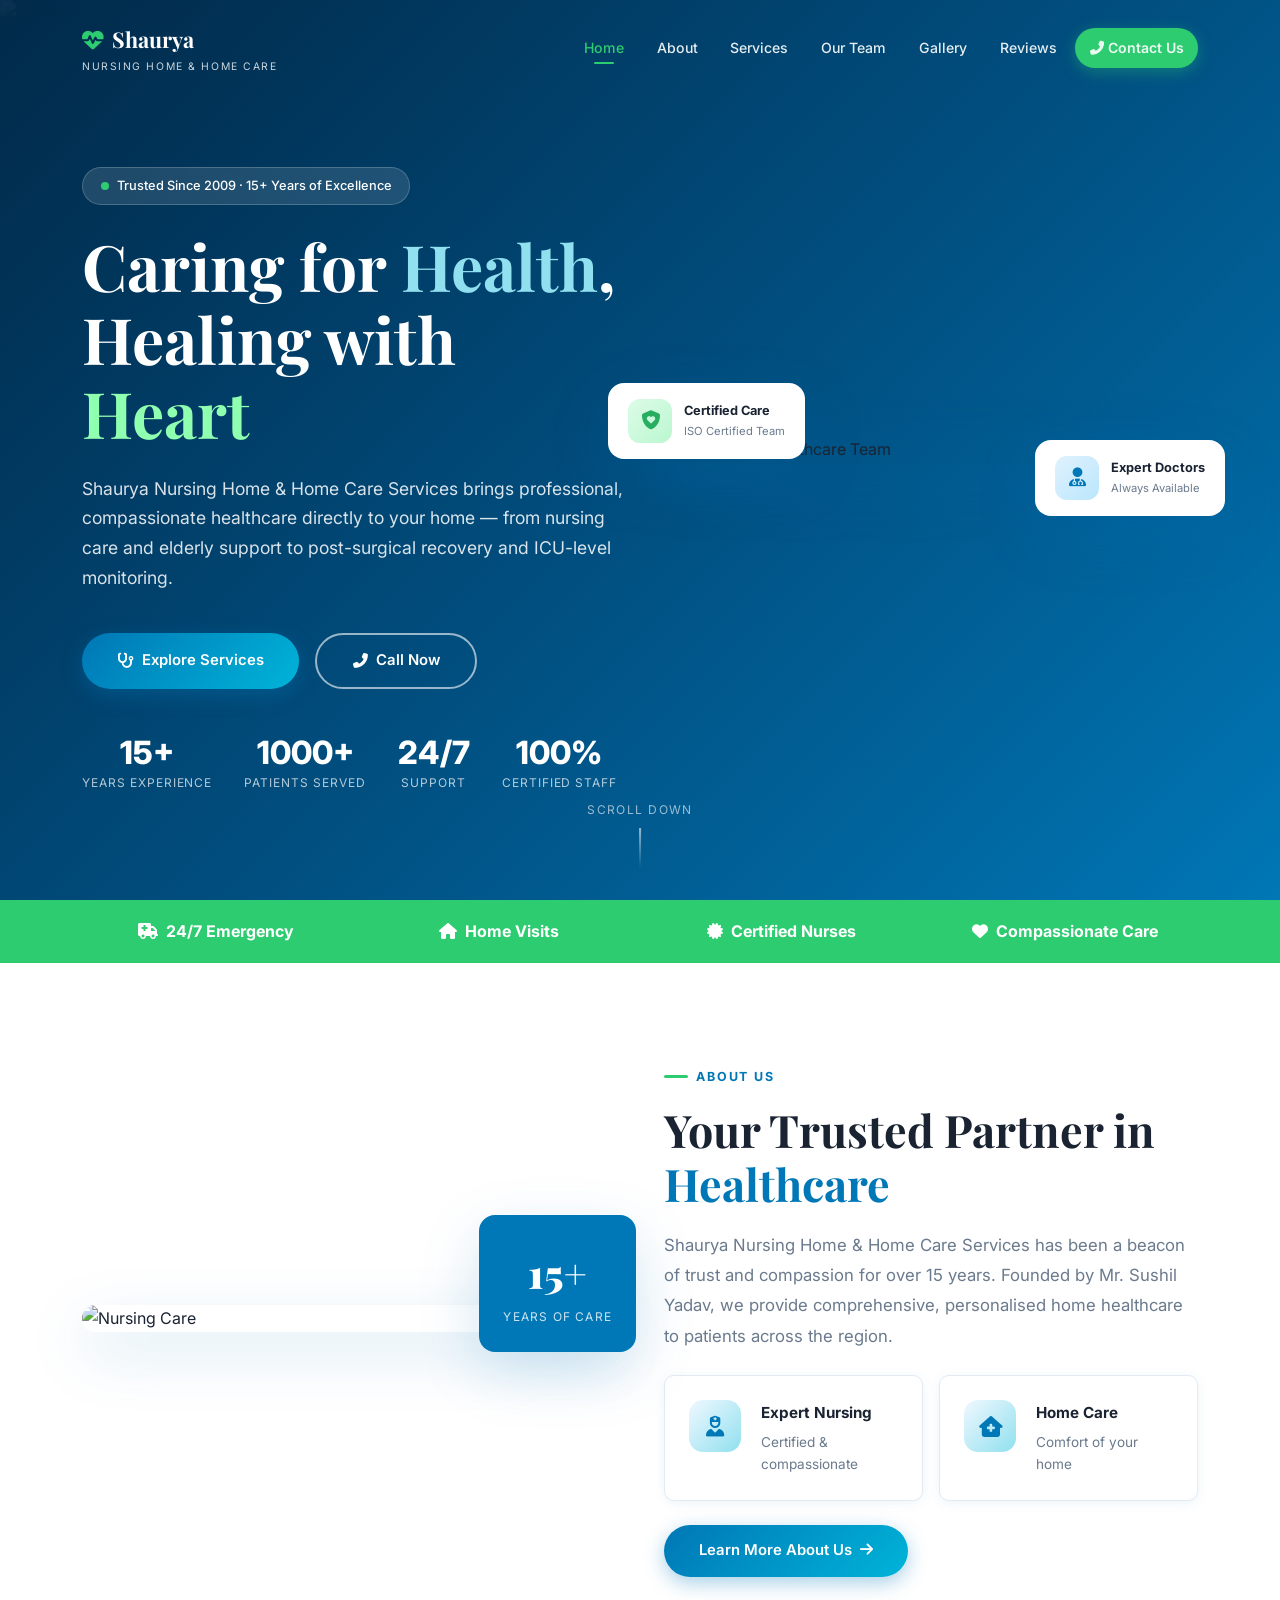
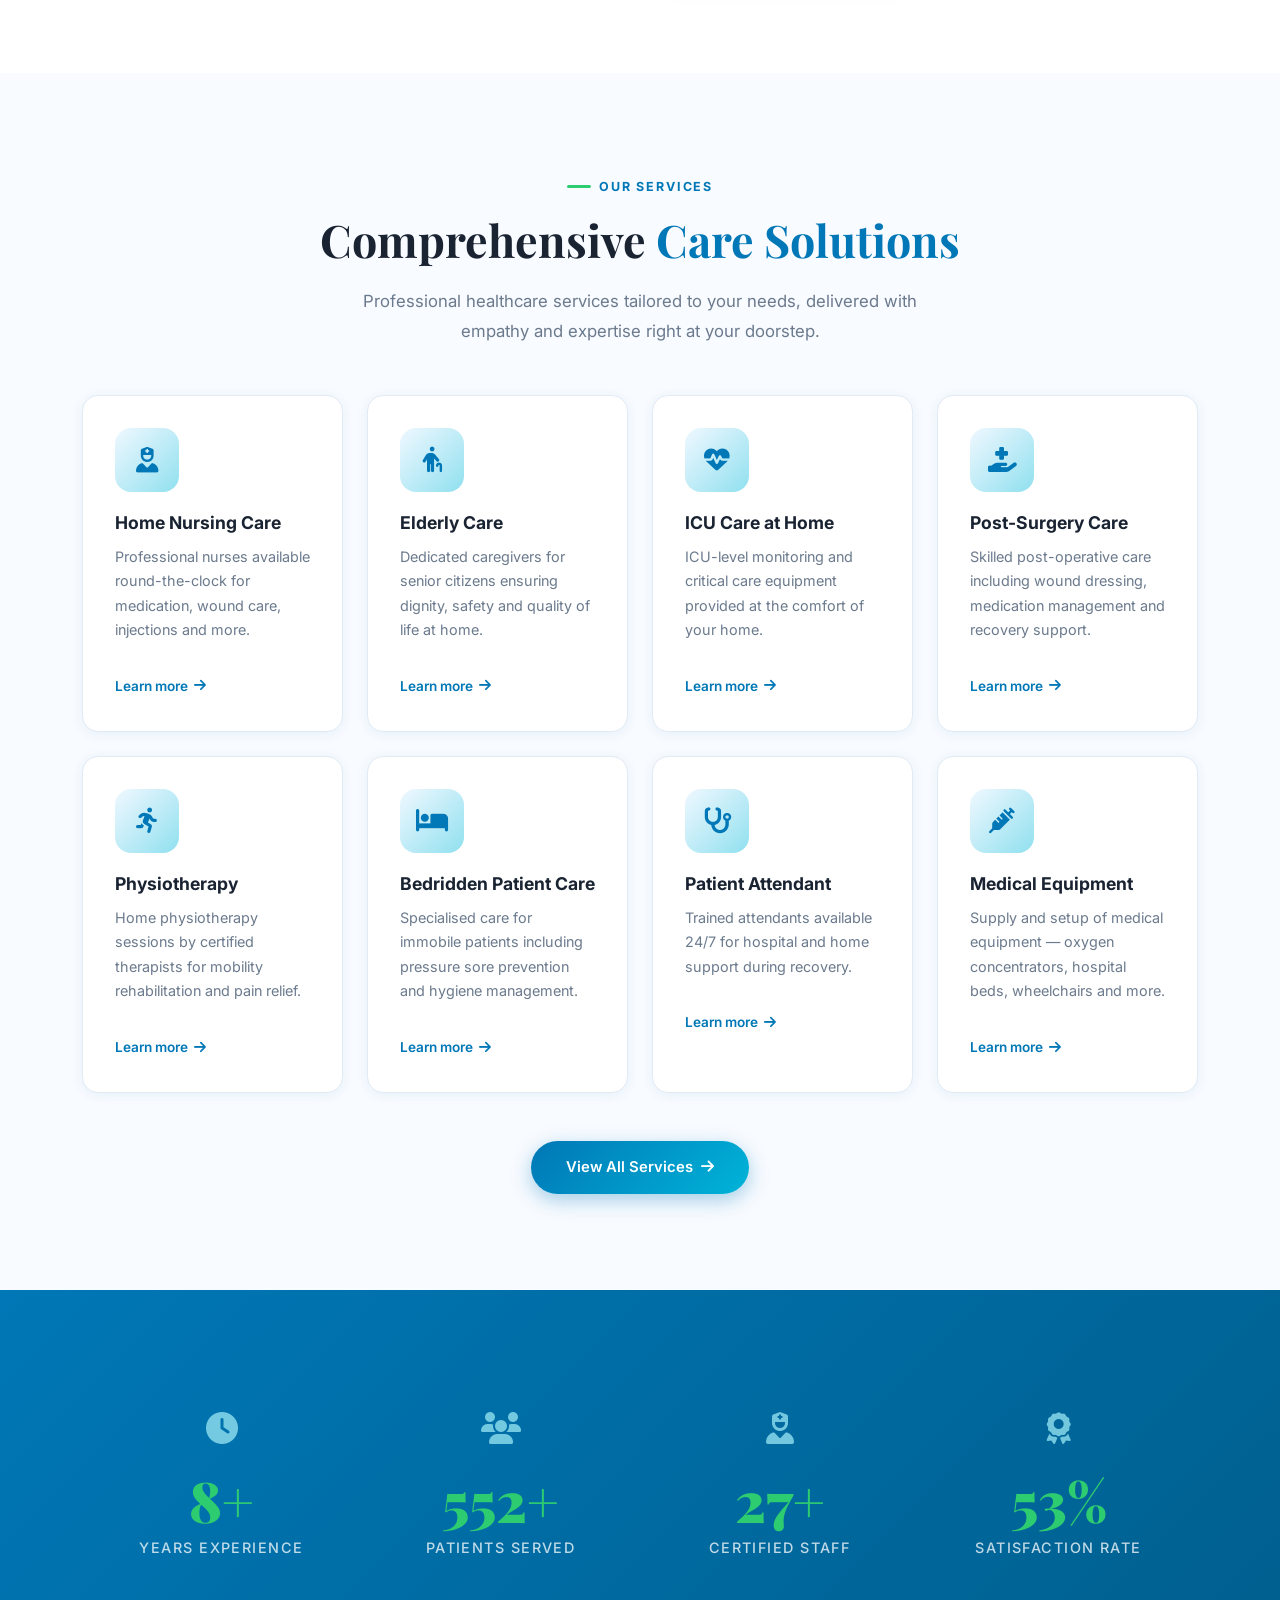
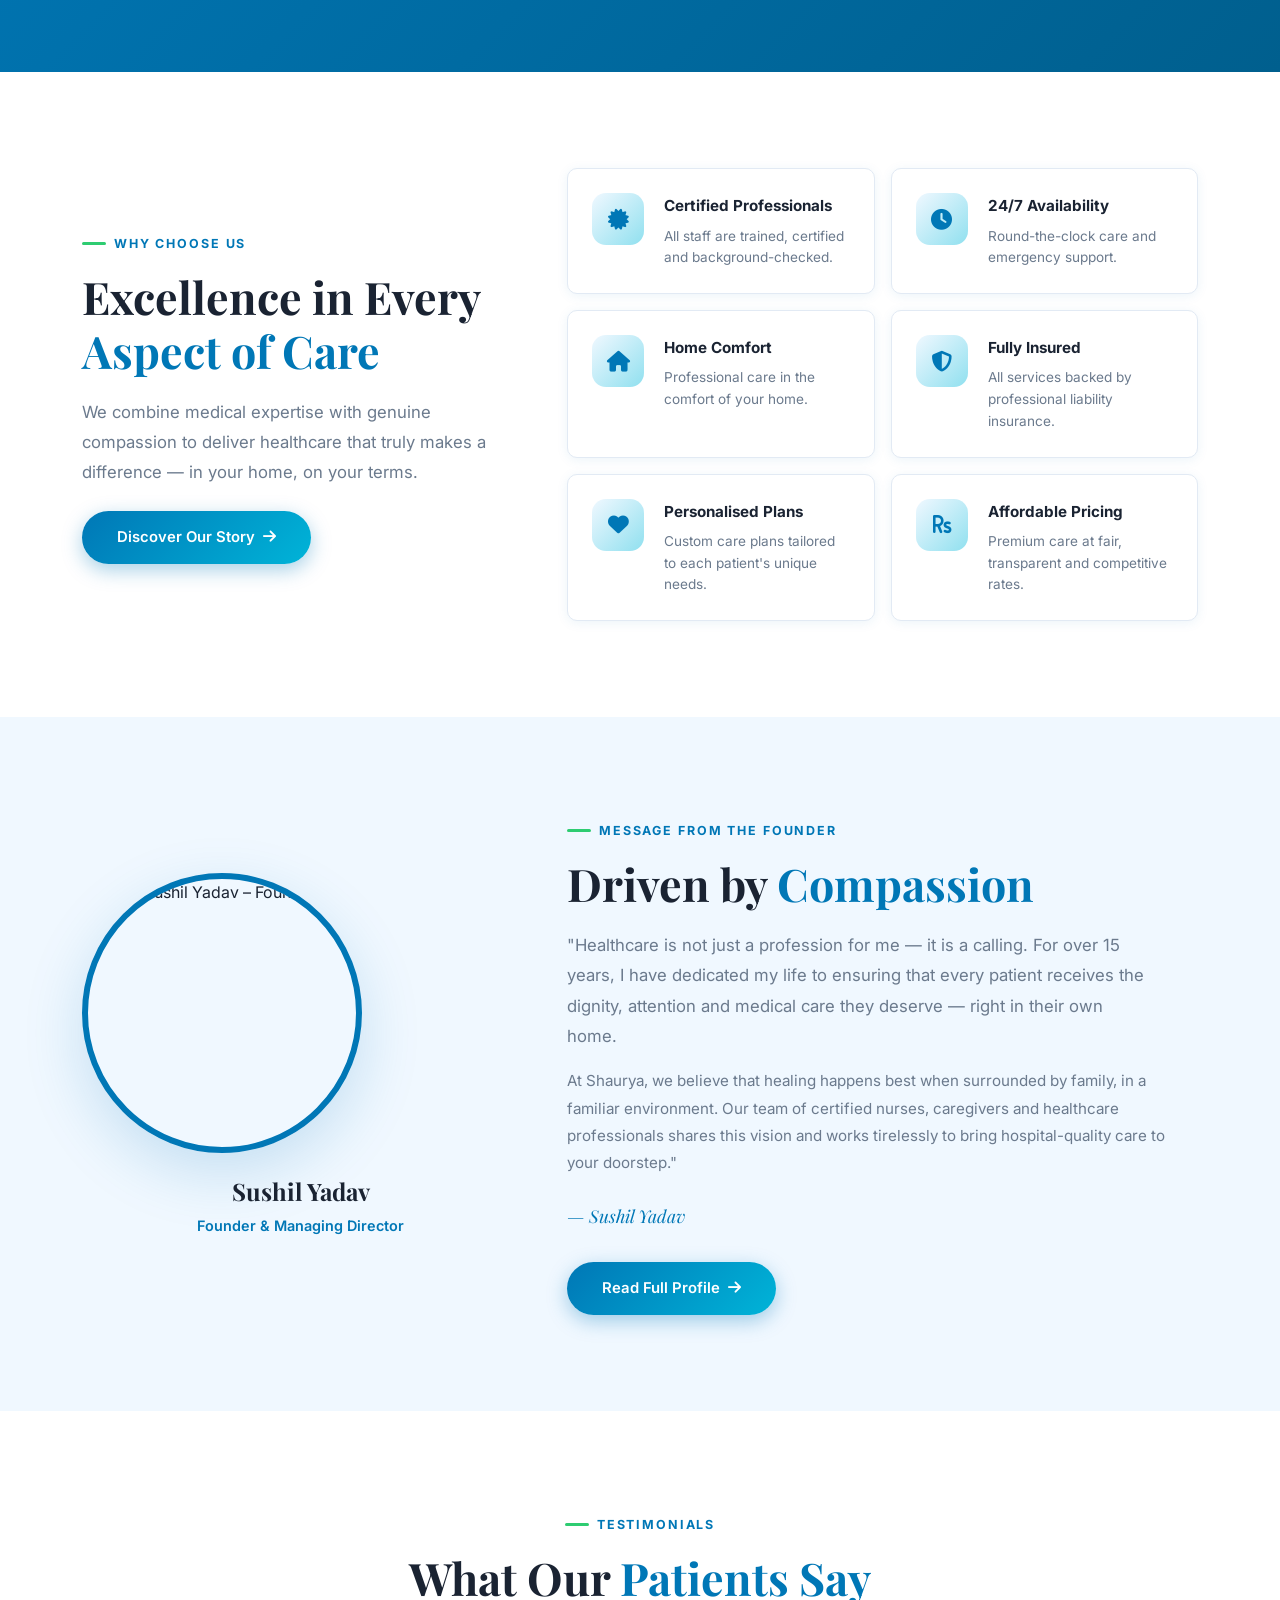
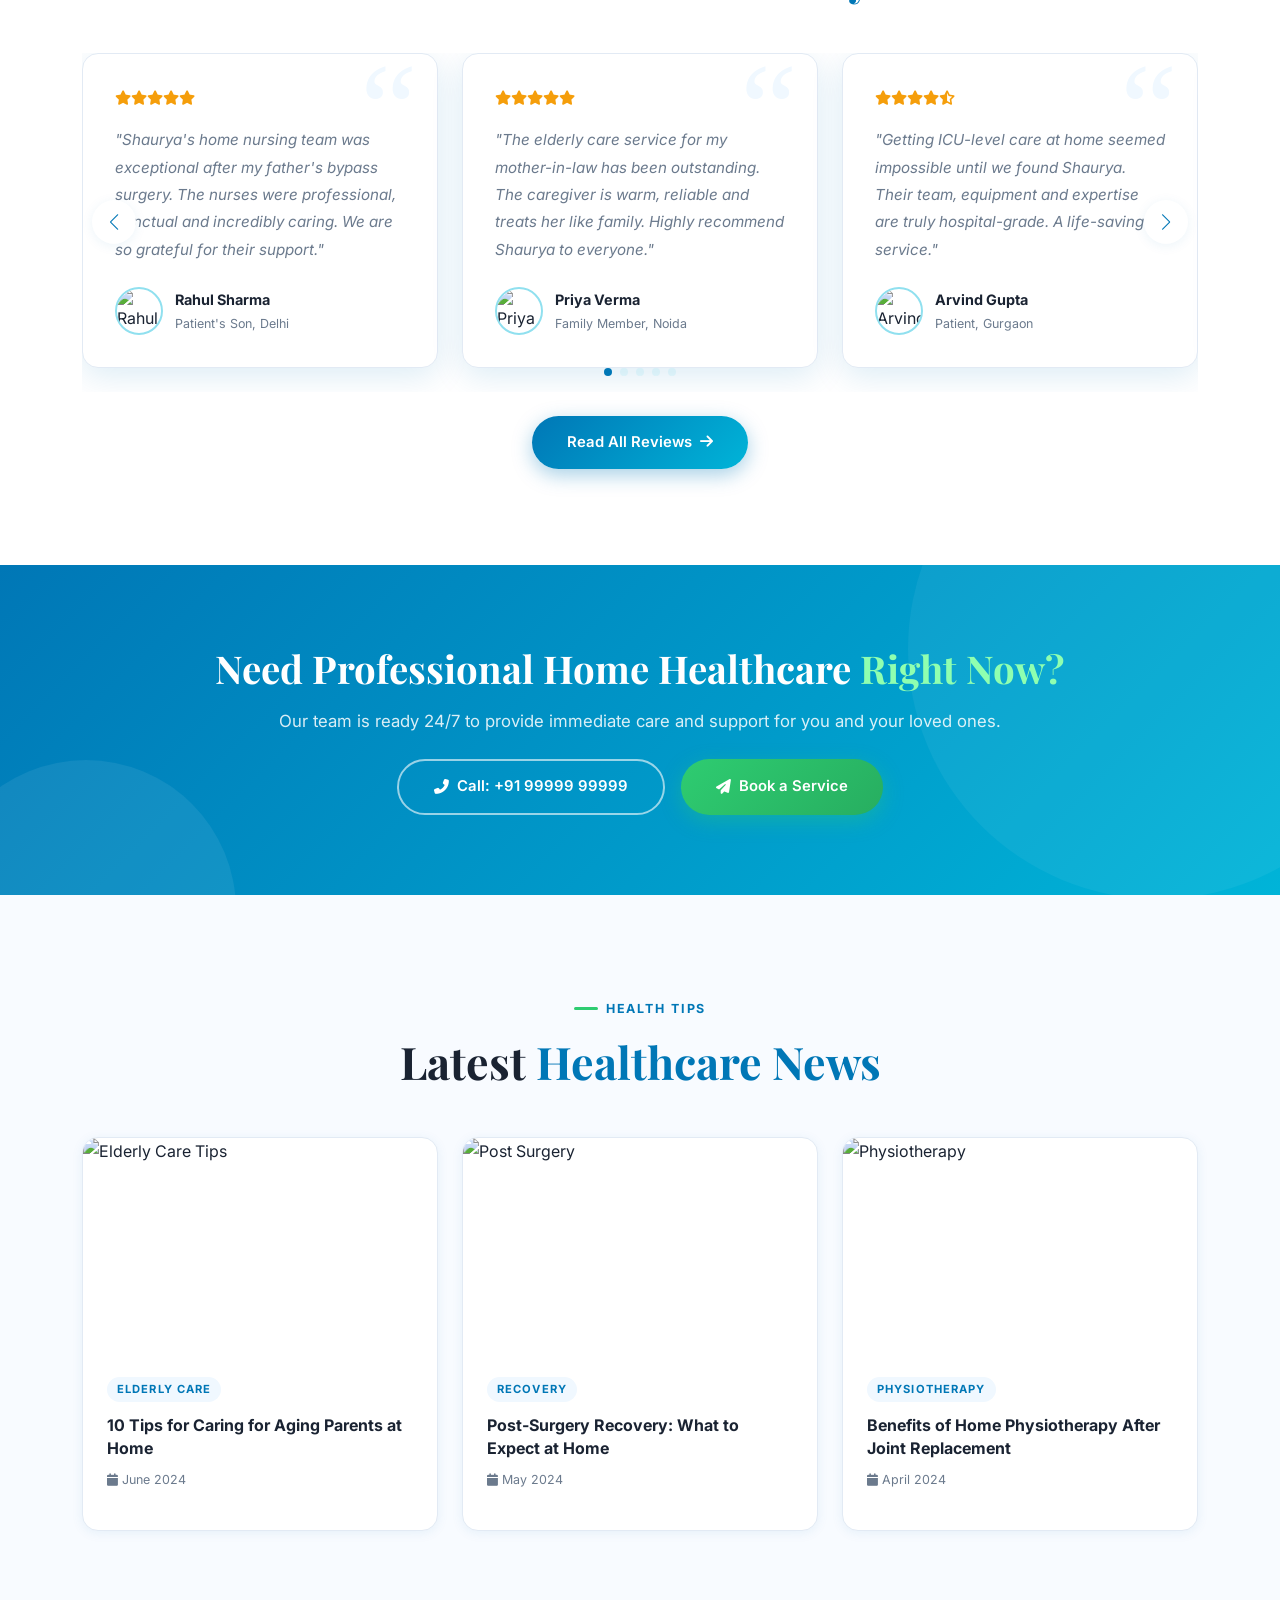
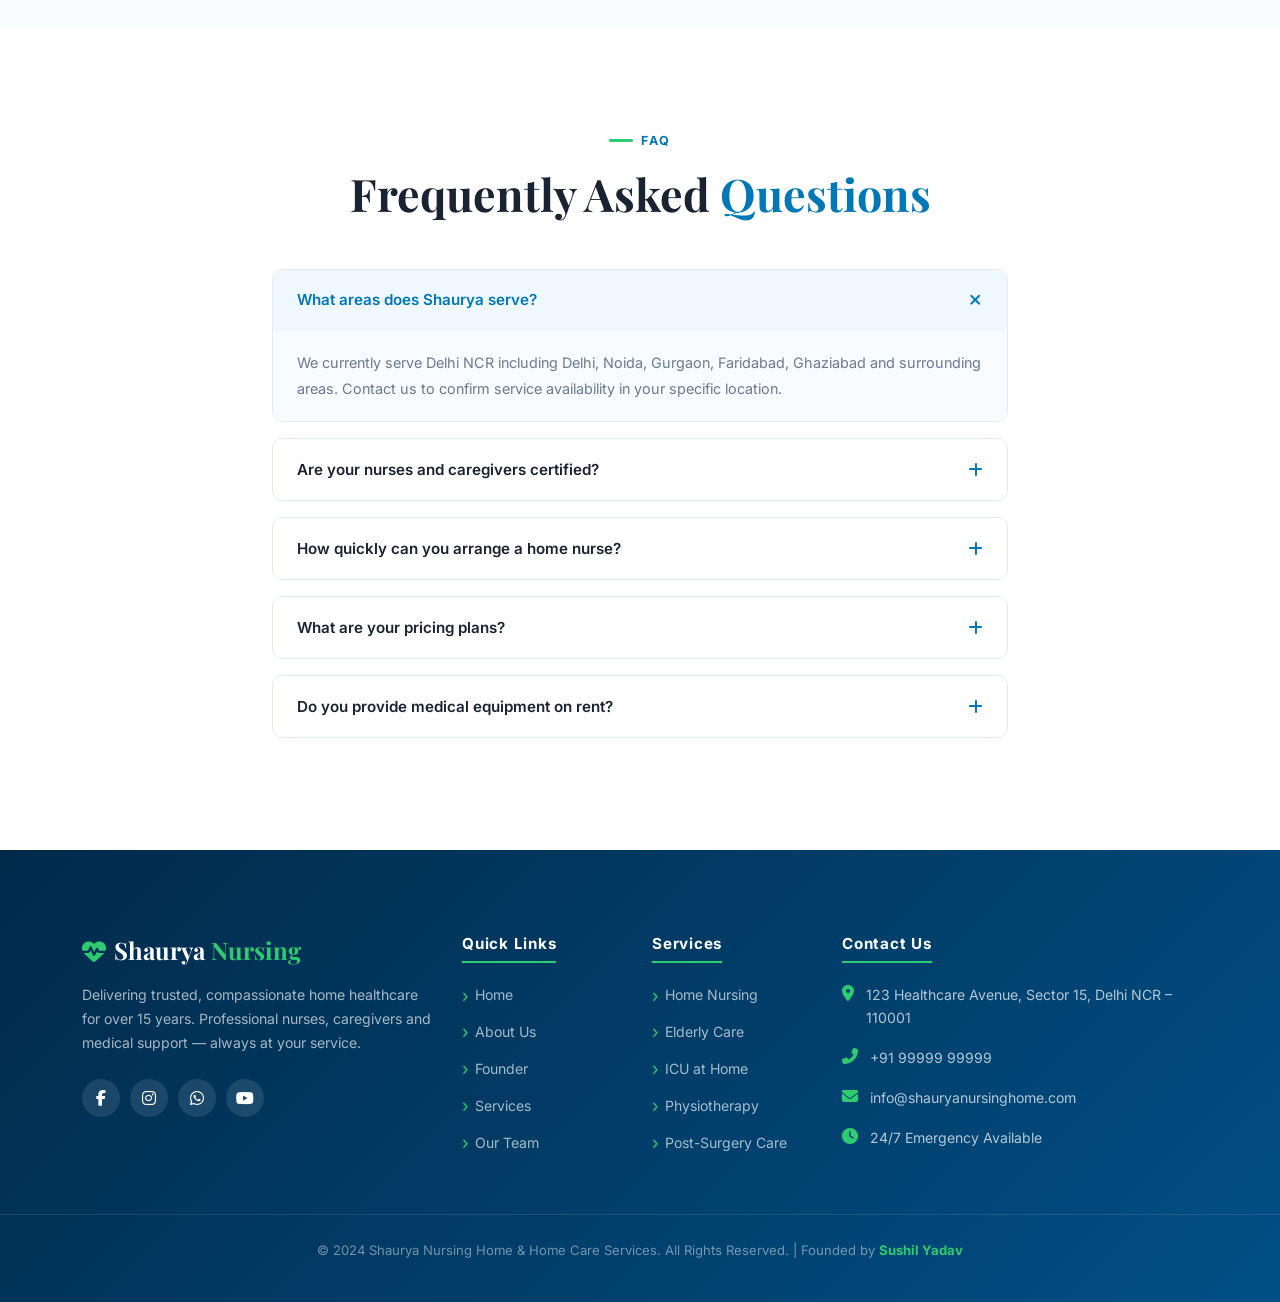
==== Shaurya Nursing/index.html @ dc426464 "first" ====
<!DOCTYPE html>
<html lang="en">
<head>
  <meta charset="UTF-8"/>
  <meta name="viewport" content="width=device-width,initial-scale=1.0"/>
  <meta name="description" content="Shaurya Nursing Home & Home Care Services – 15+ Years of trusted healthcare, home nursing, elderly care, ICU at home & more."/>
  <title>Shaurya Nursing Home & Home Care Services | Premium Healthcare</title>

  <!-- Bootstrap 5 -->
  <link rel="stylesheet" href="https://cdn.jsdelivr.net/npm/bootstrap@5.3.2/dist/css/bootstrap.min.css"/>
  <!-- Font Awesome -->
  <link rel="stylesheet" href="https://cdnjs.cloudflare.com/ajax/libs/font-awesome/6.5.0/css/all.min.css"/>
  <!-- AOS -->
  <link rel="stylesheet" href="https://cdnjs.cloudflare.com/ajax/libs/aos/2.3.4/aos.css"/>
  <!-- Swiper -->
  <link rel="stylesheet" href="https://cdn.jsdelivr.net/npm/swiper@11/swiper-bundle.min.css"/>
  <!-- Custom -->
  <link rel="stylesheet" href="style.css"/>
</head>
<body>

<!-- Loading Screen -->
<div id="loading-screen">
  <div class="loader-logo">Shaurya <span>Nursing Home</span><br/><small style="font-size:.6em;letter-spacing:.2em;opacity:.8">& HOME CARE SERVICES</small></div>
  <div class="loader-bar"><div class="loader-bar-fill"></div></div>
</div>

<!-- Scroll Progress -->
<div id="scroll-progress"></div>

<!-- Back to Top -->
<button id="back-to-top" aria-label="Back to top"><i class="fas fa-arrow-up"></i></button>

<!-- ===== NAVBAR ===== -->
<nav class="navbar-main navbar navbar-expand-lg">
  <div class="container">
    <a class="navbar-brand" href="/index.html">
      <i class="fas fa-heartbeat me-2" style="color:var(--accent)"></i>Shaurya
      <span class="brand-sub">Nursing Home & Home Care</span>
    </a>
    <button class="navbar-toggler" type="button" data-bs-toggle="collapse" data-bs-target="#navMenu">
      <i class="fas fa-bars"></i>
    </button>
    <div class="collapse navbar-collapse" id="navMenu">
      <ul class="nav-links navbar-nav ms-auto align-items-lg-center gap-1">
        <li class="nav-item"><a class="nav-link active" href="/index.html">Home</a></li>
        <li class="nav-item"><a class="nav-link" href="/pages/about.html">About</a></li>
        <li class="nav-item"><a class="nav-link" href="/pages/services.html">Services</a></li>
        <li class="nav-item"><a class="nav-link" href="/pages/staff.html">Our Team</a></li>
        <li class="nav-item"><a class="nav-link" href="/pages/gallery.html">Gallery</a></li>
        <li class="nav-item"><a class="nav-link" href="/pages/testimonials.html">Reviews</a></li>
        <li class="nav-item"><a class="nav-link nav-cta" href="/pages/contact.html"><i class="fas fa-phone-alt me-1"></i>Contact Us</a></li>
      </ul>
    </div>
  </div>
</nav>

<!-- ===== HERO ===== -->
<section class="hero-section">
  <img class="hero-bg" src="https://images.unsplash.com/photo-1538108149393-fbbd81895907?w=1920&q=80" alt="Healthcare Background"/>
  <div class="hero-overlay"></div>
  <div class="container hero-content">
    <div class="row align-items-center min-vh-100">
      <div class="col-lg-6 py-5">
        <div class="hero-badge"><span class="dot"></span>Trusted Since 2009 · 15+ Years of Excellence</div>
        <h1 class="hero-title">Caring for <span class="accent-word">Health</span>,<br/>Healing with <span class="green-word">Heart</span></h1>
        <p class="hero-desc">Shaurya Nursing Home & Home Care Services brings professional, compassionate healthcare directly to your home — from nursing care and elderly support to post-surgical recovery and ICU-level monitoring.</p>
        <div class="hero-btns d-flex flex-wrap gap-3">
          <a href="services.html" class="btn-primary-custom"><i class="fas fa-stethoscope"></i>Explore Services</a>
          <a href="contact.html" class="btn-outline-custom"><i class="fas fa-phone-alt"></i>Call Now</a>
        </div>
        <div class="hero-stats">
          <div class="hero-stat-item"><div class="num">15+</div><div class="lbl">Years Experience</div></div>
          <div class="hero-stat-item"><div class="num">1000+</div><div class="lbl">Patients Served</div></div>
          <div class="hero-stat-item"><div class="num">24/7</div><div class="lbl">Support</div></div>
          <div class="hero-stat-item"><div class="num">100%</div><div class="lbl">Certified Staff</div></div>
        </div>
      </div>
      <div class="col-lg-6 d-none d-lg-block">
        <div class="hero-image-card position-relative">
          <img src="https://images.unsplash.com/photo-1576091160399-112ba8d25d1d?w=700&q=80" alt="Professional Healthcare Team" style="border-radius:24px;"/>
          <div class="hero-float-card hero-float-card-1">
            <div class="icon" style="background:linear-gradient(135deg,#e0f2fe,#bae6fd)"><i class="fas fa-user-md" style="color:#0077B6"></i></div>
            <div><div class="title">Expert Doctors</div><div class="sub">Always Available</div></div>
          </div>
          <div class="hero-float-card hero-float-card-2">
            <div class="icon" style="background:linear-gradient(135deg,#dcfce7,#bbf7d0)"><i class="fas fa-shield-heart" style="color:#27AE60"></i></div>
            <div><div class="title">Certified Care</div><div class="sub">ISO Certified Team</div></div>
          </div>
        </div>
      </div>
    </div>
  </div>
  <!-- Scroll hint -->
  <div style="position:absolute;bottom:2rem;left:50%;transform:translateX(-50%);z-index:3;text-align:center;animation:fadeIn 1s 1.5s both">
    <div style="font-size:0.75rem;color:rgba(255,255,255,0.6);letter-spacing:.12em;text-transform:uppercase;margin-bottom:8px">Scroll Down</div>
    <div style="width:2px;height:40px;background:linear-gradient(to bottom,rgba(255,255,255,0.6),transparent);margin:0 auto;animation:float 1.5s ease-in-out infinite"></div>
  </div>
</section>

<!-- ===== INTRO STRIP ===== -->
<section style="background:var(--accent);padding:18px 0">
  <div class="container">
    <div class="row g-3 align-items-center text-white text-center">
      <div class="col-6 col-md-3"><i class="fas fa-ambulance me-2"></i><strong>24/7 Emergency</strong></div>
      <div class="col-6 col-md-3"><i class="fas fa-home me-2"></i><strong>Home Visits</strong></div>
      <div class="col-6 col-md-3"><i class="fas fa-certificate me-2"></i><strong>Certified Nurses</strong></div>
      <div class="col-6 col-md-3"><i class="fas fa-heart me-2"></i><strong>Compassionate Care</strong></div>
    </div>
  </div>
</section>

<!-- ===== ABOUT INTRO ===== -->
<section class="section-pad">
  <div class="container">
    <div class="row align-items-center g-5">
      <div class="col-lg-6" data-aos="fade-right">
        <div class="position-relative">
          <img src="https://images.unsplash.com/photo-1551190822-a9333d879b1f?w=700&q=80" alt="Nursing Care" style="border-radius:24px;width:100%;box-shadow:var(--shadow-lg)"/>
          <div style="position:absolute;bottom:-20px;right:-20px;background:var(--primary);color:white;border-radius:16px;padding:1.5rem;text-align:center;box-shadow:var(--shadow-lg)">
            <div style="font-size:2.5rem;font-weight:900;font-family:var(--font-serif)">15+</div>
            <div style="font-size:0.75rem;text-transform:uppercase;letter-spacing:.1em;opacity:.8">Years of Care</div>
          </div>
        </div>
      </div>
      <div class="col-lg-6" data-aos="fade-left">
        <div class="section-label">About Us</div>
        <h2 class="section-title">Your Trusted Partner in <span>Healthcare</span></h2>
        <p class="section-desc mb-4">Shaurya Nursing Home & Home Care Services has been a beacon of trust and compassion for over 15 years. Founded by Mr. Sushil Yadav, we provide comprehensive, personalised home healthcare to patients across the region.</p>
        <div class="row g-3 mb-4">
          <div class="col-6">
            <div class="feature-item">
              <div class="fi-icon"><i class="fas fa-user-nurse"></i></div>
              <div><div class="fi-title">Expert Nursing</div><div class="fi-desc">Certified & compassionate</div></div>
            </div>
          </div>
          <div class="col-6">
            <div class="feature-item">
              <div class="fi-icon"><i class="fas fa-house-medical"></i></div>
              <div><div class="fi-title">Home Care</div><div class="fi-desc">Comfort of your home</div></div>
            </div>
          </div>
        </div>
        <a href="about.html" class="btn-primary-custom">Learn More About Us <i class="fas fa-arrow-right"></i></a>
      </div>
    </div>
  </div>
</section>

<!-- ===== SERVICES ===== -->
<section class="section-pad section-bg-light">
  <div class="container">
    <div class="text-center mb-5" data-aos="fade-up">
      <div class="section-label mx-auto" style="justify-content:center">Our Services</div>
      <h2 class="section-title">Comprehensive <span>Care Solutions</span></h2>
      <p class="section-desc mx-auto text-center">Professional healthcare services tailored to your needs, delivered with empathy and expertise right at your doorstep.</p>
    </div>
    <div class="row g-4">
      <div class="col-sm-6 col-lg-3" data-aos="fade-up" data-aos-delay="100">
        <div class="service-card">
          <div class="service-icon"><i class="fas fa-user-nurse"></i></div>
          <h4>Home Nursing Care</h4>
          <p>Professional nurses available round-the-clock for medication, wound care, injections and more.</p>
          <a href="services.html" class="learn-more">Learn more <i class="fas fa-arrow-right"></i></a>
        </div>
      </div>
      <div class="col-sm-6 col-lg-3" data-aos="fade-up" data-aos-delay="200">
        <div class="service-card">
          <div class="service-icon"><i class="fas fa-person-cane"></i></div>
          <h4>Elderly Care</h4>
          <p>Dedicated caregivers for senior citizens ensuring dignity, safety and quality of life at home.</p>
          <a href="services.html" class="learn-more">Learn more <i class="fas fa-arrow-right"></i></a>
        </div>
      </div>
      <div class="col-sm-6 col-lg-3" data-aos="fade-up" data-aos-delay="300">
        <div class="service-card">
          <div class="service-icon"><i class="fas fa-heart-pulse"></i></div>
          <h4>ICU Care at Home</h4>
          <p>ICU-level monitoring and critical care equipment provided at the comfort of your home.</p>
          <a href="services.html" class="learn-more">Learn more <i class="fas fa-arrow-right"></i></a>
        </div>
      </div>
      <div class="col-sm-6 col-lg-3" data-aos="fade-up" data-aos-delay="400">
        <div class="service-card">
          <div class="service-icon"><i class="fas fa-hand-holding-medical"></i></div>
          <h4>Post-Surgery Care</h4>
          <p>Skilled post-operative care including wound dressing, medication management and recovery support.</p>
          <a href="services.html" class="learn-more">Learn more <i class="fas fa-arrow-right"></i></a>
        </div>
      </div>
      <div class="col-sm-6 col-lg-3" data-aos="fade-up" data-aos-delay="100">
        <div class="service-card">
          <div class="service-icon"><i class="fas fa-running"></i></div>
          <h4>Physiotherapy</h4>
          <p>Home physiotherapy sessions by certified therapists for mobility rehabilitation and pain relief.</p>
          <a href="services.html" class="learn-more">Learn more <i class="fas fa-arrow-right"></i></a>
        </div>
      </div>
      <div class="col-sm-6 col-lg-3" data-aos="fade-up" data-aos-delay="200">
        <div class="service-card">
          <div class="service-icon"><i class="fas fa-bed"></i></div>
          <h4>Bedridden Patient Care</h4>
          <p>Specialised care for immobile patients including pressure sore prevention and hygiene management.</p>
          <a href="services.html" class="learn-more">Learn more <i class="fas fa-arrow-right"></i></a>
        </div>
      </div>
      <div class="col-sm-6 col-lg-3" data-aos="fade-up" data-aos-delay="300">
        <div class="service-card">
          <div class="service-icon"><i class="fas fa-stethoscope"></i></div>
          <h4>Patient Attendant</h4>
          <p>Trained attendants available 24/7 for hospital and home support during recovery.</p>
          <a href="services.html" class="learn-more">Learn more <i class="fas fa-arrow-right"></i></a>
        </div>
      </div>
      <div class="col-sm-6 col-lg-3" data-aos="fade-up" data-aos-delay="400">
        <div class="service-card">
          <div class="service-icon"><i class="fas fa-syringe"></i></div>
          <h4>Medical Equipment</h4>
          <p>Supply and setup of medical equipment — oxygen concentrators, hospital beds, wheelchairs and more.</p>
          <a href="services.html" class="learn-more">Learn more <i class="fas fa-arrow-right"></i></a>
        </div>
      </div>
    </div>
    <div class="text-center mt-5" data-aos="fade-up">
      <a href="services.html" class="btn-primary-custom">View All Services <i class="fas fa-arrow-right"></i></a>
    </div>
  </div>
</section>

<!-- ===== STATS ===== -->
<section class="stats-section">
  <div class="container">
    <div class="row g-0">
      <div class="col-6 col-md-3" data-aos="fade-up" data-aos-delay="100">
        <div class="stat-card">
          <div class="stat-icon"><i class="fas fa-clock"></i></div>
          <div class="stat-num"><span data-counter data-target="15" data-suffix="+">0+</span></div>
          <div class="stat-label">Years Experience</div>
        </div>
      </div>
      <div class="col-6 col-md-3" data-aos="fade-up" data-aos-delay="200">
        <div class="stat-card">
          <div class="stat-icon"><i class="fas fa-users"></i></div>
          <div class="stat-num"><span data-counter data-target="1000" data-suffix="+">0+</span></div>
          <div class="stat-label">Patients Served</div>
        </div>
      </div>
      <div class="col-6 col-md-3" data-aos="fade-up" data-aos-delay="300">
        <div class="stat-card">
          <div class="stat-icon"><i class="fas fa-user-nurse"></i></div>
          <div class="stat-num"><span data-counter data-target="50" data-suffix="+">0+</span></div>
          <div class="stat-label">Certified Staff</div>
        </div>
      </div>
      <div class="col-6 col-md-3" data-aos="fade-up" data-aos-delay="400">
        <div class="stat-card">
          <div class="stat-icon"><i class="fas fa-award"></i></div>
          <div class="stat-num"><span data-counter data-target="98" data-suffix="%">0%</span></div>
          <div class="stat-label">Satisfaction Rate</div>
        </div>
      </div>
    </div>
  </div>
</section>

<!-- ===== WHY CHOOSE US ===== -->
<section class="section-pad">
  <div class="container">
    <div class="row align-items-center g-5">
      <div class="col-lg-5" data-aos="fade-right">
        <div class="section-label">Why Choose Us</div>
        <h2 class="section-title">Excellence in Every <span>Aspect of Care</span></h2>
        <p class="section-desc mb-4">We combine medical expertise with genuine compassion to deliver healthcare that truly makes a difference — in your home, on your terms.</p>
        <a href="about.html" class="btn-primary-custom">Discover Our Story <i class="fas fa-arrow-right"></i></a>
      </div>
      <div class="col-lg-7" data-aos="fade-left">
        <div class="row g-3">
          <div class="col-sm-6">
            <div class="feature-item">
              <div class="fi-icon"><i class="fas fa-certificate"></i></div>
              <div><div class="fi-title">Certified Professionals</div><div class="fi-desc">All staff are trained, certified and background-checked.</div></div>
            </div>
          </div>
          <div class="col-sm-6">
            <div class="feature-item">
              <div class="fi-icon"><i class="fas fa-clock"></i></div>
              <div><div class="fi-title">24/7 Availability</div><div class="fi-desc">Round-the-clock care and emergency support.</div></div>
            </div>
          </div>
          <div class="col-sm-6">
            <div class="feature-item">
              <div class="fi-icon"><i class="fas fa-home"></i></div>
              <div><div class="fi-title">Home Comfort</div><div class="fi-desc">Professional care in the comfort of your home.</div></div>
            </div>
          </div>
          <div class="col-sm-6">
            <div class="feature-item">
              <div class="fi-icon"><i class="fas fa-shield-alt"></i></div>
              <div><div class="fi-title">Fully Insured</div><div class="fi-desc">All services backed by professional liability insurance.</div></div>
            </div>
          </div>
          <div class="col-sm-6">
            <div class="feature-item">
              <div class="fi-icon"><i class="fas fa-heart"></i></div>
              <div><div class="fi-title">Personalised Plans</div><div class="fi-desc">Custom care plans tailored to each patient's unique needs.</div></div>
            </div>
          </div>
          <div class="col-sm-6">
            <div class="feature-item">
              <div class="fi-icon"><i class="fas fa-rupee-sign"></i></div>
              <div><div class="fi-title">Affordable Pricing</div><div class="fi-desc">Premium care at fair, transparent and competitive rates.</div></div>
            </div>
          </div>
        </div>
      </div>
    </div>
  </div>
</section>

<!-- ===== FOUNDER PREVIEW ===== -->
<section class="section-pad section-bg-blue">
  <div class="container">
    <div class="row align-items-center g-5">
      <div class="col-lg-5 text-center" data-aos="zoom-in">
        <img src="https://images.unsplash.com/photo-1582750433449-648ed127bb54?w=500&q=80" alt="Sushil Yadav – Founder" style="width:280px;height:280px;border-radius:50%;object-fit:cover;border:6px solid var(--primary);box-shadow:var(--shadow-lg)"/>
        <div style="margin-top:1.5rem">
          <h4 style="font-family:var(--font-serif);font-size:1.5rem;font-weight:700">Sushil Yadav</h4>
          <p style="color:var(--primary);font-weight:600;font-size:.9rem">Founder & Managing Director</p>
        </div>
      </div>
      <div class="col-lg-7" data-aos="fade-left">
        <div class="section-label">Message from the Founder</div>
        <h2 class="section-title">Driven by <span>Compassion</span></h2>
        <p class="section-desc mb-3">
          "Healthcare is not just a profession for me — it is a calling. For over 15 years, I have dedicated my life to ensuring that every patient receives the dignity, attention and medical care they deserve — right in their own home.
        </p>
        <p style="color:var(--text-muted);font-size:.95rem;line-height:1.8;margin-bottom:1.5rem">
          At Shaurya, we believe that healing happens best when surrounded by family, in a familiar environment. Our team of certified nurses, caregivers and healthcare professionals shares this vision and works tirelessly to bring hospital-quality care to your doorstep."
        </p>
        <p style="font-family:var(--font-serif);font-size:1.1rem;font-style:italic;color:var(--primary)">— Sushil Yadav</p>
        <a href="founder.html" class="btn-primary-custom mt-3">Read Full Profile <i class="fas fa-arrow-right"></i></a>
      </div>
    </div>
  </div>
</section>

<!-- ===== TESTIMONIALS ===== -->
<section class="section-pad" style="background:var(--white)">
  <div class="container">
    <div class="text-center mb-5" data-aos="fade-up">
      <div class="section-label mx-auto" style="justify-content:center">Testimonials</div>
      <h2 class="section-title">What Our <span>Patients Say</span></h2>
    </div>
    <div class="swiper testimonial-swiper" data-aos="fade-up" data-aos-delay="200">
      <div class="swiper-wrapper pb-4">
        <div class="swiper-slide">
          <div class="testimonial-card">
            <div class="stars"><i class="fas fa-star"></i><i class="fas fa-star"></i><i class="fas fa-star"></i><i class="fas fa-star"></i><i class="fas fa-star"></i></div>
            <p class="review-text">"Shaurya's home nursing team was exceptional after my father's bypass surgery. The nurses were professional, punctual and incredibly caring. We are so grateful for their support."</p>
            <div class="reviewer">
              <img src="https://images.unsplash.com/photo-1547425260-76bcadfb4f2c?w=100&q=80" alt="Rahul Sharma"/>
              <div><div class="r-name">Rahul Sharma</div><div class="r-role">Patient's Son, Delhi</div></div>
            </div>
          </div>
        </div>
        <div class="swiper-slide">
          <div class="testimonial-card">
            <div class="stars"><i class="fas fa-star"></i><i class="fas fa-star"></i><i class="fas fa-star"></i><i class="fas fa-star"></i><i class="fas fa-star"></i></div>
            <p class="review-text">"The elderly care service for my mother-in-law has been outstanding. The caregiver is warm, reliable and treats her like family. Highly recommend Shaurya to everyone."</p>
            <div class="reviewer">
              <img src="https://images.unsplash.com/photo-1508214751196-bcfd4ca60f91?w=100&q=80" alt="Priya Verma"/>
              <div><div class="r-name">Priya Verma</div><div class="r-role">Family Member, Noida</div></div>
            </div>
          </div>
        </div>
        <div class="swiper-slide">
          <div class="testimonial-card">
            <div class="stars"><i class="fas fa-star"></i><i class="fas fa-star"></i><i class="fas fa-star"></i><i class="fas fa-star"></i><i class="fas fa-star-half-alt"></i></div>
            <p class="review-text">"Getting ICU-level care at home seemed impossible until we found Shaurya. Their team, equipment and expertise are truly hospital-grade. A life-saving service."</p>
            <div class="reviewer">
              <img src="https://images.unsplash.com/photo-1500648767791-00dcc994a43e?w=100&q=80" alt="Arvind Gupta"/>
              <div><div class="r-name">Arvind Gupta</div><div class="r-role">Patient, Gurgaon</div></div>
            </div>
          </div>
        </div>
        <div class="swiper-slide">
          <div class="testimonial-card">
            <div class="stars"><i class="fas fa-star"></i><i class="fas fa-star"></i><i class="fas fa-star"></i><i class="fas fa-star"></i><i class="fas fa-star"></i></div>
            <p class="review-text">"The physiotherapy sessions at home were a game changer for my recovery after knee replacement. The therapist was knowledgeable and my progress has been remarkable."</p>
            <div class="reviewer">
              <img src="https://images.unsplash.com/photo-1544005313-94ddf0286df2?w=100&q=80" alt="Sunita Rao"/>
              <div><div class="r-name">Sunita Rao</div><div class="r-role">Patient, Faridabad</div></div>
            </div>
          </div>
        </div>
        <div class="swiper-slide">
          <div class="testimonial-card">
            <div class="stars"><i class="fas fa-star"></i><i class="fas fa-star"></i><i class="fas fa-star"></i><i class="fas fa-star"></i><i class="fas fa-star"></i></div>
            <p class="review-text">"Finding Shaurya was a blessing. Their bedridden care team handled my grandfather with the utmost respect and professionalism. Worth every penny and more."</p>
            <div class="reviewer">
              <img src="https://images.unsplash.com/photo-1552374196-c4e7ffc6e126?w=100&q=80" alt="Deepak Malhotra"/>
              <div><div class="r-name">Deepak Malhotra</div><div class="r-role">Grandson, Rohini</div></div>
            </div>
          </div>
        </div>
      </div>
      <div class="swiper-pagination mt-3"></div>
      <div class="swiper-button-prev"></div>
      <div class="swiper-button-next"></div>
    </div>
    <div class="text-center mt-4" data-aos="fade-up">
      <a href="testimonials.html" class="btn-primary-custom">Read All Reviews <i class="fas fa-arrow-right"></i></a>
    </div>
  </div>
</section>

<!-- ===== CTA BANNER ===== -->
<section class="cta-banner" data-aos="fade-up">
  <div class="container content text-center">
    <h2 class="mb-3">Need Professional Home Healthcare <span style="color:#8FFFB0">Right Now?</span></h2>
    <p class="mb-4">Our team is ready 24/7 to provide immediate care and support for you and your loved ones.</p>
    <div class="d-flex justify-content-center flex-wrap gap-3">
      <a href="tel:+919999999999" class="btn-outline-custom"><i class="fas fa-phone-alt"></i>Call: +91 99999 99999</a>
      <a href="contact.html" class="btn-green"><i class="fas fa-paper-plane"></i>Book a Service</a>
    </div>
  </div>
</section>

<!-- ===== BLOG PREVIEW ===== -->
<section class="section-pad section-bg-light">
  <div class="container">
    <div class="text-center mb-5" data-aos="fade-up">
      <div class="section-label mx-auto" style="justify-content:center">Health Tips</div>
      <h2 class="section-title">Latest <span>Healthcare News</span></h2>
    </div>
    <div class="row g-4">
      <div class="col-md-4" data-aos="fade-up" data-aos-delay="100">
        <div class="blog-card">
          <div class="img-wrap"><img src="https://images.unsplash.com/photo-1559757148-5c350d0d3c56?w=600&q=80" alt="Elderly Care Tips"/></div>
          <div class="card-body">
            <span class="blog-tag">Elderly Care</span>
            <h5>10 Tips for Caring for Aging Parents at Home</h5>
            <p class="meta"><i class="fas fa-calendar me-1"></i>June 2024</p>
          </div>
        </div>
      </div>
      <div class="col-md-4" data-aos="fade-up" data-aos-delay="200">
        <div class="blog-card">
          <div class="img-wrap"><img src="https://images.unsplash.com/photo-1530026405186-ed1f139313f8?w=600&q=80" alt="Post Surgery"/></div>
          <div class="card-body">
            <span class="blog-tag">Recovery</span>
            <h5>Post-Surgery Recovery: What to Expect at Home</h5>
            <p class="meta"><i class="fas fa-calendar me-1"></i>May 2024</p>
          </div>
        </div>
      </div>
      <div class="col-md-4" data-aos="fade-up" data-aos-delay="300">
        <div class="blog-card">
          <div class="img-wrap"><img src="https://images.unsplash.com/photo-1571019613454-1cb2f99b2d8b?w=600&q=80" alt="Physiotherapy"/></div>
          <div class="card-body">
            <span class="blog-tag">Physiotherapy</span>
            <h5>Benefits of Home Physiotherapy After Joint Replacement</h5>
            <p class="meta"><i class="fas fa-calendar me-1"></i>April 2024</p>
          </div>
        </div>
      </div>
    </div>
  </div>
</section>

<!-- ===== FAQ ===== -->
<section class="section-pad">
  <div class="container">
    <div class="row justify-content-center">
      <div class="col-lg-8">
        <div class="text-center mb-5" data-aos="fade-up">
          <div class="section-label mx-auto" style="justify-content:center">FAQ</div>
          <h2 class="section-title">Frequently Asked <span>Questions</span></h2>
        </div>
        <div data-aos="fade-up" data-aos-delay="100">
          <div class="faq-item active">
            <div class="faq-question">What areas does Shaurya serve? <i class="fas fa-plus faq-icon"></i></div>
            <div class="faq-answer">We currently serve Delhi NCR including Delhi, Noida, Gurgaon, Faridabad, Ghaziabad and surrounding areas. Contact us to confirm service availability in your specific location.</div>
          </div>
          <div class="faq-item">
            <div class="faq-question">Are your nurses and caregivers certified? <i class="fas fa-plus faq-icon"></i></div>
            <div class="faq-answer">Absolutely. All our nurses hold valid nursing licenses (GNM/B.Sc Nursing) and our caregivers are trained and certified. Every staff member undergoes background verification and health checks.</div>
          </div>
          <div class="faq-item">
            <div class="faq-question">How quickly can you arrange a home nurse? <i class="fas fa-plus faq-icon"></i></div>
            <div class="faq-answer">We can typically arrange a home nurse within 4–6 hours for standard requests. In emergency cases, we strive to respond within 2 hours. 24/7 support is available for urgent requirements.</div>
          </div>
          <div class="faq-item">
            <div class="faq-question">What are your pricing plans? <i class="fas fa-plus faq-icon"></i></div>
            <div class="faq-answer">Our pricing varies by service type, duration (hourly/daily/monthly) and care complexity. We offer transparent, competitive rates with no hidden fees. Contact us for a personalised quote.</div>
          </div>
          <div class="faq-item">
            <div class="faq-question">Do you provide medical equipment on rent? <i class="fas fa-plus faq-icon"></i></div>
            <div class="faq-answer">Yes, we supply and set up medical equipment including oxygen concentrators, hospital beds, wheelchairs, suction machines, BiPAP/CPAP devices and more — available on rental or purchase basis.</div>
          </div>
        </div>
      </div>
    </div>
  </div>
</section>

<!-- ===== FOOTER ===== -->
<footer class="footer">
  <div class="container">
    <div class="row g-4">
      <div class="col-lg-4">
        <div class="footer-brand">
          <div class="logo-text"><i class="fas fa-heartbeat me-2" style="color:var(--accent)"></i>Shaurya <span>Nursing</span></div>
          <p>Delivering trusted, compassionate home healthcare for over 15 years. Professional nurses, caregivers and medical support — always at your service.</p>
        </div>
        <div class="footer-social">
          <a href="#"><i class="fab fa-facebook-f"></i></a>
          <a href="#"><i class="fab fa-instagram"></i></a>
          <a href="#"><i class="fab fa-whatsapp"></i></a>
          <a href="#"><i class="fab fa-youtube"></i></a>
        </div>
      </div>
      <div class="col-sm-6 col-lg-2">
        <h6>Quick Links</h6>
        <ul>
          <li><a href="index.html">Home</a></li>
          <li><a href="about.html">About Us</a></li>
          <li><a href="founder.html">Founder</a></li>
          <li><a href="services.html">Services</a></li>
          <li><a href="staff.html">Our Team</a></li>
        </ul>
      </div>
      <div class="col-sm-6 col-lg-2">
        <h6>Services</h6>
        <ul>
          <li><a href="services.html">Home Nursing</a></li>
          <li><a href="services.html">Elderly Care</a></li>
          <li><a href="services.html">ICU at Home</a></li>
          <li><a href="services.html">Physiotherapy</a></li>
          <li><a href="services.html">Post-Surgery Care</a></li>
        </ul>
      </div>
      <div class="col-lg-4">
        <h6>Contact Us</h6>
        <div class="footer-contact-item"><i class="fas fa-map-marker-alt"></i><span>123 Healthcare Avenue, Sector 15, Delhi NCR – 110001</span></div>
        <div class="footer-contact-item"><i class="fas fa-phone-alt"></i><span>+91 99999 99999</span></div>
        <div class="footer-contact-item"><i class="fas fa-envelope"></i><span>info@shauryanursinghome.com</span></div>
        <div class="footer-contact-item"><i class="fas fa-clock"></i><span>24/7 Emergency Available</span></div>
      </div>
    </div>
  </div>
  <div class="footer-bottom">
    <p>© 2024 Shaurya Nursing Home & Home Care Services. All Rights Reserved. | Founded by <strong style="color:var(--accent)">Sushil Yadav</strong></p>
  </div>
</footer>

<!-- Lightbox -->
<div id="lightbox">
  <button class="lb-close"><i class="fas fa-times"></i></button>
  <button class="lb-prev"><i class="fas fa-chevron-left"></i></button>
  <img id="lb-img" src="" alt=""/>
  <div id="lb-caption" class="lb-caption"></div>
  <button class="lb-next"><i class="fas fa-chevron-right"></i></button>
</div>

<!-- Scripts -->
<script src="https://cdn.jsdelivr.net/npm/bootstrap@5.3.2/dist/js/bootstrap.bundle.min.js"></script>
<script src="https://cdnjs.cloudflare.com/ajax/libs/aos/2.3.4/aos.js"></script>
<script src="https://cdn.jsdelivr.net/npm/swiper@11/swiper-bundle.min.js"></script>
<script src="main.js"></script>
</body>
</html>
---- Shaurya Nursing/style.css ----
/* ============================================================
   SHAURYA NURSING HOME & HOME CARE SERVICES
   Global Stylesheet
   ============================================================ */

/* --- Google Font Import --- */
@import url('https://fonts.googleapis.com/css2?family=Inter:wght@300;400;500;600;700;800;900&family=Playfair+Display:wght@400;500;600;700&display=swap');

/* --- CSS Variables --- */
:root {
  --primary:       #0077B6;
  --primary-dark:  #005f8e;
  --primary-light: #90E0EF;
  --secondary:     #00B4D8;
  --accent:        #2ECC71;
  --accent-dark:   #27AE60;
  --light-bg:      #F0F8FF;
  --soft-bg:       #F8FBFF;
  --white:         #FFFFFF;
  --text-dark:     #1A2332;
  --text-muted:    #6B7A8D;
  --border:        #E2EAF4;
  --shadow-sm:     0 2px 12px rgba(0,119,182,0.08);
  --shadow-md:     0 8px 32px rgba(0,119,182,0.14);
  --shadow-lg:     0 20px 60px rgba(0,119,182,0.18);
  --radius:        16px;
  --radius-sm:     10px;
  --radius-lg:     24px;
  --transition:    0.35s cubic-bezier(0.4,0,0.2,1);
  --font-sans:     'Inter', sans-serif;
  --font-serif:    'Playfair Display', serif;
}

/* --- Reset & Base --- */
*, *::before, *::after { box-sizing: border-box; margin: 0; padding: 0; }

html { scroll-behavior: smooth; font-size: 16px; }

body {
  font-family: var(--font-sans);
  color: var(--text-dark);
  background: var(--white);
  line-height: 1.7;
  overflow-x: hidden;
}

img { max-width: 100%; height: auto; display: block; }
a  { text-decoration: none; color: inherit; }
ul { list-style: none; padding: 0; margin: 0; }

/* ============================================================
   LOADING SCREEN
   ============================================================ */
#loading-screen {
  position: fixed; inset: 0; z-index: 9999;
  background: linear-gradient(135deg, var(--primary) 0%, var(--secondary) 100%);
  display: flex; flex-direction: column;
  align-items: center; justify-content: center;
  transition: opacity 0.6s ease, visibility 0.6s ease;
}
#loading-screen.hidden { opacity: 0; visibility: hidden; }
.loader-logo {
  font-family: var(--font-serif);
  font-size: 2rem; font-weight: 700; color: var(--white);
  margin-bottom: 2rem; text-align: center;
}
.loader-logo span { color: var(--accent); }
.loader-bar {
  width: 220px; height: 4px; background: rgba(255,255,255,0.3);
  border-radius: 999px; overflow: hidden;
}
.loader-bar-fill {
  height: 100%; width: 0;
  background: var(--white);
  border-radius: 999px;
  animation: loadBar 1.8s ease forwards;
}
@keyframes loadBar {
  0%   { width: 0; }
  60%  { width: 70%; }
  100% { width: 100%; }
}

/* ============================================================
   SCROLL PROGRESS
   ============================================================ */
#scroll-progress {
  position: fixed; top: 0; left: 0; z-index: 9998;
  height: 3px;
  background: linear-gradient(90deg, var(--accent), var(--secondary));
  width: 0; transition: width 0.1s linear;
}

/* ============================================================
   BACK TO TOP
   ============================================================ */
#back-to-top {
  position: fixed; bottom: 2rem; right: 2rem; z-index: 999;
  width: 48px; height: 48px; border-radius: 50%;
  background: var(--primary); color: var(--white);
  border: none; cursor: pointer;
  display: flex; align-items: center; justify-content: center;
  font-size: 1.1rem;
  box-shadow: var(--shadow-md);
  opacity: 0; visibility: hidden;
  transition: var(--transition);
  transform: translateY(20px);
}
#back-to-top.visible { opacity: 1; visibility: visible; transform: translateY(0); }
#back-to-top:hover { background: var(--accent); transform: translateY(-3px); }

/* ============================================================
   NAVBAR
   ============================================================ */
.navbar-main {
  position: fixed; top: 0; left: 0; right: 0; z-index: 1000;
  padding: 1rem 0;
  transition: all 0.4s ease;
  background: transparent;
}
.navbar-main.scrolled {
  background: rgba(255,255,255,0.97);
  backdrop-filter: blur(20px);
  -webkit-backdrop-filter: blur(20px);
  padding: 0.6rem 0;
  box-shadow: 0 4px 30px rgba(0,119,182,0.12);
}
.navbar-main .navbar-brand {
  font-family: var(--font-serif);
  font-size: 1.35rem; font-weight: 700;
  color: var(--white);
  transition: color 0.3s;
}
.navbar-main.scrolled .navbar-brand { color: var(--primary); }
.navbar-main .navbar-brand .brand-sub {
  display: block; font-family: var(--font-sans);
  font-size: 0.65rem; font-weight: 400; letter-spacing: 0.15em;
  text-transform: uppercase; opacity: 0.8;
}
.nav-links .nav-link {
  font-size: 0.88rem; font-weight: 500;
  color: rgba(255,255,255,0.9) !important;
  padding: 0.5rem 0.9rem !important;
  border-radius: 8px;
  transition: var(--transition);
  position: relative;
}
.navbar-main.scrolled .nav-links .nav-link { color: var(--text-dark) !important; }
.nav-links .nav-link::after {
  content: ''; position: absolute; bottom: 4px; left: 50%;
  transform: translateX(-50%) scaleX(0);
  width: 20px; height: 2px;
  background: var(--accent);
  border-radius: 2px;
  transition: transform 0.3s ease;
}
.nav-links .nav-link:hover::after,
.nav-links .nav-link.active::after { transform: translateX(-50%) scaleX(1); }
.nav-links .nav-link:hover,
.nav-links .nav-link.active { color: var(--accent) !important; }
.navbar-main.scrolled .nav-links .nav-link:hover { color: var(--primary) !important; }
.nav-cta {
  background: var(--accent) !important;
  color: var(--white) !important;
  border-radius: 50px !important;
  padding: 0.5rem 1.4rem !important;
  font-weight: 600 !important;
  box-shadow: 0 4px 15px rgba(46,204,113,0.35) !important;
}
.nav-cta:hover { background: var(--accent-dark) !important; transform: translateY(-2px); }
.nav-cta::after { display: none !important; }
.navbar-toggler { border: none; color: var(--white); }
.navbar-main.scrolled .navbar-toggler { color: var(--primary); }
.navbar-toggler:focus { box-shadow: none; }

/* ============================================================
   HERO SECTIONS
   ============================================================ */
.hero-section {
  min-height: 100vh;
  position: relative;
  display: flex; align-items: center;
  overflow: hidden;
  background: linear-gradient(135deg, #012a4a 0%, #014f86 40%, #0077b6 100%);
}
.hero-section .hero-bg {
  position: absolute; inset: 0;
  width: 100%; height: 100%;
  object-fit: cover; object-position: center;
  opacity: 0.25;
}
.hero-section .hero-overlay {
  position: absolute; inset: 0;
  background: linear-gradient(135deg, rgba(1,42,74,0.85) 0%, rgba(0,119,182,0.6) 100%);
}
.hero-section .hero-content { position: relative; z-index: 2; }
.hero-badge {
  display: inline-flex; align-items: center; gap: 8px;
  background: rgba(255,255,255,0.12);
  backdrop-filter: blur(10px);
  border: 1px solid rgba(255,255,255,0.2);
  color: var(--white);
  padding: 0.45rem 1.1rem;
  border-radius: 50px;
  font-size: 0.8rem; font-weight: 500;
  margin-bottom: 1.5rem;
  animation: fadeInDown 0.8s ease both;
  margin-top: 60px;
}
.hero-badge .dot {
  width: 8px; height: 8px; border-radius: 50%;
  background: var(--accent);
  animation: pulse-dot 1.5s ease infinite;
}
@keyframes pulse-dot {
  0%,100% { transform: scale(1); opacity: 1; }
  50% { transform: scale(1.4); opacity: 0.7; }
}
.hero-title {
  font-family: var(--font-serif);
  font-size: clamp(2.5rem, 5vw, 4.2rem);
  font-weight: 700; line-height: 1.15;
  color: var(--white);
  margin-bottom: 1.5rem;
  animation: fadeInUp 0.9s ease 0.2s both;
}
.hero-title .accent-word { color: var(--primary-light); }
.hero-title .green-word  { color: #8FFFB0; }
.hero-desc {
  font-size: 1.1rem; color: rgba(255,255,255,0.85);
  max-width: 560px; margin-bottom: 2.5rem;
  animation: fadeInUp 1s ease 0.4s both;
}
.hero-btns { animation: fadeInUp 1s ease 0.6s both; }
.hero-stats {
  display: flex; flex-wrap: wrap; gap: 2rem;
  margin-top: 3rem;
  animation: fadeInUp 1s ease 0.8s both;
}
.hero-stat-item { text-align: center; }
.hero-stat-item .num {
  font-size: 2rem; font-weight: 800;
  color: var(--white); line-height: 1;
}
.hero-stat-item .lbl {
  font-size: 0.75rem; color: rgba(255,255,255,0.7);
  text-transform: uppercase; letter-spacing: 0.08em; margin-top: 4px;
}
.hero-image-card {
  position: relative; z-index: 2;
  animation: fadeInRight 1s ease 0.5s both;
}
.hero-image-card img {
  border-radius: var(--radius-lg);
  box-shadow: var(--shadow-lg);
  width: 100%;
}
.hero-float-card {
  position: absolute;
  background: var(--white);
  border-radius: var(--radius);
  padding: 1rem 1.25rem;
  box-shadow: var(--shadow-lg);
  display: flex; align-items: center; gap: 12px;
  min-width: 180px;
  animation: float 3s ease-in-out infinite;
}
.hero-float-card .icon {
  width: 44px; height: 44px; border-radius: 12px;
  display: flex; align-items: center; justify-content: center;
  font-size: 1.2rem; flex-shrink: 0;
}
.hero-float-card .title { font-size: 0.8rem; font-weight: 700; color: var(--text-dark); }
.hero-float-card .sub   { font-size: 0.7rem; color: var(--text-muted); }
.hero-float-card-1 { top: 12%; right: -5%; }
.hero-float-card-2 { bottom: 18%; left: -8%; }
@keyframes float {
  0%,100% { transform: translateY(0); }
  50%      { transform: translateY(-10px); }
}

/* ============================================================
   SECTION COMMON
   ============================================================ */
.section-pad { padding: 96px 0; }
.section-pad-sm { padding: 64px 0; }
.section-label {
  display: inline-flex; align-items: center; gap: 8px;
  font-size: 0.78rem; font-weight: 700;
  text-transform: uppercase; letter-spacing: 0.15em;
  color: var(--primary);
  margin-bottom: 1rem;
}
.section-label::before {
  content: ''; display: block;
  width: 24px; height: 3px; border-radius: 2px;
  background: var(--accent);
}
.section-title {
  font-family: var(--font-serif);
  font-size: clamp(1.8rem, 3.5vw, 2.8rem);
  font-weight: 700; line-height: 1.2;
  color: var(--text-dark); margin-bottom: 1.2rem;
}
.section-title span { color: var(--primary); }
.section-desc {
  font-size: 1.05rem; color: var(--text-muted);
  max-width: 580px; line-height: 1.8;
}
.section-bg-light { background: var(--soft-bg); }
.section-bg-blue  { background: var(--light-bg); }

/* ============================================================
   BUTTONS
   ============================================================ */
.btn-primary-custom {
  background: linear-gradient(135deg, var(--primary), var(--secondary));
  color: var(--white);
  border: none; border-radius: 50px;
  padding: 0.85rem 2.2rem;
  font-size: 0.93rem; font-weight: 600;
  transition: var(--transition);
  box-shadow: 0 6px 20px rgba(0,119,182,0.35);
  cursor: pointer; display: inline-flex; align-items: center; gap: 8px;
}
.btn-primary-custom:hover {
  transform: translateY(-3px);
  box-shadow: 0 10px 30px rgba(0,119,182,0.45);
  color: var(--white);
}
.btn-outline-custom {
  background: transparent; color: var(--white);
  border: 2px solid rgba(255,255,255,0.6); border-radius: 50px;
  padding: 0.83rem 2.2rem;
  font-size: 0.93rem; font-weight: 600;
  transition: var(--transition); cursor: pointer;
  display: inline-flex; align-items: center; gap: 8px;
}
.btn-outline-custom:hover {
  background: var(--white); color: var(--primary);
  border-color: var(--white); transform: translateY(-3px);
}
.btn-green {
  background: linear-gradient(135deg, var(--accent), var(--accent-dark));
  color: var(--white); border: none; border-radius: 50px;
  padding: 0.85rem 2.2rem;
  font-size: 0.93rem; font-weight: 600;
  box-shadow: 0 6px 20px rgba(46,204,113,0.35);
  transition: var(--transition); cursor: pointer;
  display: inline-flex; align-items: center; gap: 8px;
}
.btn-green:hover { transform: translateY(-3px); box-shadow: 0 10px 30px rgba(46,204,113,0.5); color: var(--white); }

/* ============================================================
   SERVICE CARDS
   ============================================================ */
.service-card {
  background: var(--white);
  border-radius: var(--radius);
  padding: 2rem;
  box-shadow: var(--shadow-sm);
  border: 1px solid var(--border);
  transition: var(--transition);
  height: 100%;
  position: relative; overflow: hidden;
}
.service-card::before {
  content: ''; position: absolute;
  top: 0; left: 0; right: 0; height: 4px;
  background: linear-gradient(90deg, var(--primary), var(--secondary));
  transform: scaleX(0); transition: transform 0.4s ease;
  transform-origin: left;
}
.service-card:hover { transform: translateY(-8px); box-shadow: var(--shadow-lg); border-color: var(--primary-light); }
.service-card:hover::before { transform: scaleX(1); }
.service-icon {
  width: 64px; height: 64px;
  background: linear-gradient(135deg, var(--light-bg), var(--primary-light));
  border-radius: 16px; display: flex; align-items: center; justify-content: center;
  font-size: 1.6rem; color: var(--primary);
  margin-bottom: 1.25rem;
  transition: var(--transition);
}
.service-card:hover .service-icon {
  background: linear-gradient(135deg, var(--primary), var(--secondary));
  color: var(--white); transform: rotate(5deg) scale(1.1);
}
.service-card h4 { font-size: 1.1rem; font-weight: 700; margin-bottom: 0.75rem; color: var(--text-dark); }
.service-card p  { font-size: 0.9rem; color: var(--text-muted); line-height: 1.7; }
.service-card .learn-more {
  display: inline-flex; align-items: center; gap: 6px;
  font-size: 0.85rem; font-weight: 600; color: var(--primary);
  margin-top: 1rem; transition: gap 0.3s;
}
.service-card:hover .learn-more { gap: 10px; }

/* ============================================================
   STATS SECTION
   ============================================================ */
.stats-section {
  background: linear-gradient(135deg, var(--primary) 0%, var(--primary-dark) 100%);
  padding: 80px 0;
}
.stat-card {
  text-align: center; padding: 2rem;
  border-right: 1px solid rgba(255,255,255,0.15);
}
.stat-card:last-child { border-right: none; }
.stat-card .stat-num {
  font-size: 3.5rem; font-weight: 900;
  color: var(--white); line-height: 1;
  font-family: var(--font-serif);
}
.stat-card .stat-num span { color: var(--accent); }
.stat-card .stat-label {
  font-size: 0.9rem; color: rgba(255,255,255,0.75);
  text-transform: uppercase; letter-spacing: 0.1em;
  margin-top: 0.5rem; font-weight: 500;
}
.stat-card .stat-icon {
  font-size: 2rem; color: var(--primary-light);
  margin-bottom: 1rem; opacity: 0.8;
}

/* ============================================================
   CARDS – TEAM / STAFF
   ============================================================ */
.team-card {
  background: var(--white);
  border-radius: var(--radius);
  overflow: hidden;
  box-shadow: var(--shadow-sm);
  border: 1px solid var(--border);
  transition: var(--transition);
  height: 100%;
}
.team-card:hover { transform: translateY(-8px); box-shadow: var(--shadow-lg); }
.team-card .img-wrap {
  position: relative; overflow: hidden;
  padding-top: 85%;
}
.team-card .img-wrap img {
  position: absolute; inset: 0;
  width: 100%; height: 100%; object-fit: cover;
  transition: transform 0.5s ease;
}
.team-card:hover .img-wrap img { transform: scale(1.08); }
.team-card .overlay {
  position: absolute; inset: 0;
  background: linear-gradient(to top, rgba(0,119,182,0.8) 0%, transparent 60%);
  opacity: 0; transition: opacity 0.4s;
  display: flex; align-items: flex-end; padding: 1.5rem;
}
.team-card:hover .overlay { opacity: 1; }
.team-card .overlay .socials a {
  width: 36px; height: 36px; border-radius: 50%;
  background: var(--white); color: var(--primary);
  display: inline-flex; align-items: center; justify-content: center;
  margin-right: 6px; transition: var(--transition);
}
.team-card .overlay .socials a:hover { background: var(--accent); color: var(--white); }
.team-card .card-body { padding: 1.5rem; }
.team-card .name   { font-size: 1.05rem; font-weight: 700; margin-bottom: 4px; }
.team-card .role   { font-size: 0.82rem; color: var(--primary); font-weight: 600; }
.team-card .exp    { font-size: 0.8rem; color: var(--text-muted); margin-top: 4px; }
.team-card .dept-badge {
  display: inline-block; font-size: 0.7rem; font-weight: 600;
  padding: 3px 10px; border-radius: 50px;
  background: var(--light-bg); color: var(--primary);
  margin-top: 8px;
}

/* ============================================================
   TESTIMONIALS
   ============================================================ */
.testimonial-card {
  background: var(--white);
  border-radius: var(--radius);
  padding: 2rem;
  box-shadow: var(--shadow-md);
  border: 1px solid var(--border);
  position: relative; overflow: hidden;
}
.testimonial-card::before {
  content: '\201C';
  position: absolute; top: -10px; right: 20px;
  font-size: 8rem; color: var(--light-bg);
  font-family: Georgia, serif; line-height: 1; z-index: 0;
  pointer-events: none;
}
.testimonial-card .stars { color: #F59E0B; font-size: 0.9rem; margin-bottom: 1rem; }
.testimonial-card .review-text {
  font-size: 0.95rem; color: var(--text-muted); line-height: 1.8;
  position: relative; z-index: 1; margin-bottom: 1.5rem;
  font-style: italic;
}
.testimonial-card .reviewer {
  display: flex; align-items: center; gap: 12px;
}
.testimonial-card .reviewer img {
  width: 48px; height: 48px; border-radius: 50%; object-fit: cover;
  border: 2px solid var(--primary-light);
}
.testimonial-card .reviewer .r-name { font-weight: 700; font-size: 0.9rem; }
.testimonial-card .reviewer .r-role { font-size: 0.78rem; color: var(--text-muted); }

/* ============================================================
   GALLERY
   ============================================================ */
.gallery-item {
  border-radius: var(--radius-sm);
  overflow: hidden;
  position: relative; cursor: pointer;
}
.gallery-item img {
  width: 100%; height: 100%;
  object-fit: cover;
  transition: transform 0.5s ease;
  display: block;
}
.gallery-item:hover img { transform: scale(1.08); }
.gallery-item .g-overlay {
  position: absolute; inset: 0;
  background: rgba(0,119,182,0.7);
  display: flex; align-items: center; justify-content: center;
  opacity: 0; transition: opacity 0.4s;
}
.gallery-item:hover .g-overlay { opacity: 1; }
.gallery-item .g-overlay i { font-size: 2rem; color: var(--white); }

/* ============================================================
   FOOTER
   ============================================================ */
.footer {
  background: linear-gradient(135deg, #012a4a 0%, #014f86 100%);
  color: rgba(255,255,255,0.85);
  padding: 80px 0 0;
}
.footer-brand { margin-bottom: 1.5rem; }
.footer-brand .logo-text {
  font-family: var(--font-serif);
  font-size: 1.5rem; font-weight: 700; color: var(--white);
}
.footer-brand .logo-text span { color: var(--accent); }
.footer-brand p { font-size: 0.88rem; color: rgba(255,255,255,0.65); margin-top: 0.75rem; line-height: 1.7; }
.footer h6 {
  color: var(--white); font-weight: 700;
  font-size: 0.95rem; letter-spacing: 0.05em;
  margin-bottom: 1.2rem;
  padding-bottom: 0.5rem;
  border-bottom: 2px solid var(--accent);
  display: inline-block;
}
.footer ul li { margin-bottom: 0.6rem; }
.footer ul li a {
  color: rgba(255,255,255,0.65); font-size: 0.88rem;
  transition: color 0.3s; display: inline-flex; align-items: center; gap: 6px;
}
.footer ul li a:hover { color: var(--accent); padding-left: 6px; }
.footer ul li a::before {
  content: '›'; color: var(--accent); font-size: 1.1rem; line-height: 1;
}
.footer-contact-item {
  display: flex; align-items: flex-start; gap: 12px;
  font-size: 0.88rem; color: rgba(255,255,255,0.7);
  margin-bottom: 1rem;
}
.footer-contact-item i { color: var(--accent); font-size: 1rem; margin-top: 2px; flex-shrink: 0; }
.footer-bottom {
  margin-top: 3rem; padding: 1.5rem 0;
  border-top: 1px solid rgba(255,255,255,0.1);
  text-align: center; font-size: 0.82rem; color: rgba(255,255,255,0.45);
}
.footer-social { display: flex; gap: 10px; margin-top: 1.5rem; }
.footer-social a {
  width: 38px; height: 38px; border-radius: 50%;
  background: rgba(255,255,255,0.1); color: var(--white);
  display: flex; align-items: center; justify-content: center;
  transition: var(--transition);
}
.footer-social a:hover { background: var(--accent); transform: translateY(-3px); }

/* ============================================================
   PAGE HERO (inner pages)
   ============================================================ */
.page-hero {
  padding: 160px 0 80px;
  background: linear-gradient(135deg, #012a4a 0%, #014f86 60%, #0077b6 100%);
  position: relative; overflow: hidden;
}
.page-hero .bg-img {
  position: absolute; inset: 0; width: 100%; height: 100%;
  object-fit: cover; opacity: 0.15;
}
.page-hero .content { position: relative; z-index: 2; }
.page-hero h1 {
  font-family: var(--font-serif);
  font-size: clamp(2.2rem, 4vw, 3.2rem);
  font-weight: 700; color: var(--white); margin-bottom: 1rem;
}
.page-hero p { color: rgba(255,255,255,0.8); font-size: 1.05rem; }
.breadcrumb-custom {
  display: flex; align-items: center; gap: 8px;
  font-size: 0.85rem; color: rgba(255,255,255,0.6);
  margin-top: 1rem;
}
.breadcrumb-custom a { color: var(--accent); }
.breadcrumb-custom span { color: rgba(255,255,255,0.4); }

/* ============================================================
   ABOUT / TIMELINE
   ============================================================ */
.timeline {
  position: relative; padding-left: 2.5rem;
}
.timeline::before {
  content: ''; position: absolute;
  left: 14px; top: 0; bottom: 0; width: 2px;
  background: linear-gradient(to bottom, var(--primary), var(--secondary));
}
.timeline-item {
  position: relative; margin-bottom: 2.5rem;
}
.timeline-dot {
  position: absolute; left: -2.5rem;
  top: 4px; width: 30px; height: 30px; border-radius: 50%;
  background: linear-gradient(135deg, var(--primary), var(--secondary));
  display: flex; align-items: center; justify-content: center;
  color: var(--white); font-size: 0.7rem; font-weight: 700;
  box-shadow: 0 0 0 4px rgba(0,119,182,0.15);
}
.timeline-year {
  font-size: 0.75rem; font-weight: 700; color: var(--primary);
  text-transform: uppercase; letter-spacing: 0.12em; margin-bottom: 0.4rem;
}
.timeline-item h5 { font-size: 1rem; font-weight: 700; margin-bottom: 0.4rem; }
.timeline-item p  { font-size: 0.88rem; color: var(--text-muted); }

/* ============================================================
   WHY CHOOSE US
   ============================================================ */
.feature-item {
  display: flex; gap: 1.25rem;
  padding: 1.5rem; border-radius: var(--radius-sm);
  background: var(--white); box-shadow: var(--shadow-sm);
  border: 1px solid var(--border); transition: var(--transition);
  height: 100%;
}
.feature-item:hover { box-shadow: var(--shadow-md); transform: translateY(-4px); }
.feature-item .fi-icon {
  width: 52px; height: 52px; border-radius: 14px;
  background: linear-gradient(135deg, var(--light-bg), var(--primary-light));
  display: flex; align-items: center; justify-content: center;
  color: var(--primary); font-size: 1.3rem; flex-shrink: 0;
  transition: var(--transition);
}
.feature-item:hover .fi-icon {
  background: linear-gradient(135deg, var(--primary), var(--secondary));
  color: var(--white);
}
.feature-item .fi-title { font-size: 0.95rem; font-weight: 700; margin-bottom: 0.4rem; }
.feature-item .fi-desc  { font-size: 0.85rem; color: var(--text-muted); line-height: 1.6; }

/* ============================================================
   CTA BANNER
   ============================================================ */
.cta-banner {
  background: linear-gradient(135deg, var(--primary) 0%, var(--secondary) 100%);
  padding: 80px 0; position: relative; overflow: hidden;
}
.cta-banner::before {
  content: '';
  position: absolute; top: -50%; right: -10%;
  width: 500px; height: 500px; border-radius: 50%;
  background: rgba(255,255,255,0.05);
}
.cta-banner::after {
  content: '';
  position: absolute; bottom: -50%; left: -5%;
  width: 300px; height: 300px; border-radius: 50%;
  background: rgba(255,255,255,0.07);
}
.cta-banner .content { position: relative; z-index: 2; }
.cta-banner h2 { font-family: var(--font-serif); font-size: clamp(1.8rem,3vw,2.8rem); color: var(--white); font-weight: 700; }
.cta-banner p  { color: rgba(255,255,255,0.85); font-size: 1.05rem; }

/* ============================================================
   CONTACT
   ============================================================ */
.contact-card {
  background: var(--white);
  border-radius: var(--radius);
  padding: 2rem;
  box-shadow: var(--shadow-md);
  height: 100%;
}
.contact-info-item {
  display: flex; gap: 1rem; padding: 1.25rem;
  border-radius: var(--radius-sm); margin-bottom: 1rem;
  background: var(--soft-bg); border: 1px solid var(--border);
  transition: var(--transition);
}
.contact-info-item:hover { box-shadow: var(--shadow-sm); background: var(--white); }
.contact-info-item .ci-icon {
  width: 48px; height: 48px; border-radius: 12px;
  background: linear-gradient(135deg, var(--primary), var(--secondary));
  color: var(--white); display: flex; align-items: center; justify-content: center;
  font-size: 1.1rem; flex-shrink: 0;
}
.contact-info-item .ci-label { font-size: 0.75rem; font-weight: 600; text-transform: uppercase; letter-spacing: 0.08em; color: var(--text-muted); }
.contact-info-item .ci-val   { font-size: 0.95rem; font-weight: 600; color: var(--text-dark); }
.form-control-custom {
  width: 100%; padding: 0.85rem 1.2rem;
  border: 2px solid var(--border); border-radius: var(--radius-sm);
  font-size: 0.92rem; font-family: var(--font-sans);
  background: var(--white); color: var(--text-dark);
  transition: border-color 0.3s, box-shadow 0.3s;
  outline: none;
}
.form-control-custom:focus {
  border-color: var(--primary);
  box-shadow: 0 0 0 4px rgba(0,119,182,0.1);
}
.form-label-custom { font-size: 0.85rem; font-weight: 600; color: var(--text-dark); margin-bottom: 0.4rem; display: block; }

/* ============================================================
   FAQ
   ============================================================ */
.faq-item {
  border: 1px solid var(--border); border-radius: var(--radius-sm);
  margin-bottom: 1rem; overflow: hidden;
  transition: box-shadow 0.3s;
}
.faq-item:hover { box-shadow: var(--shadow-sm); }
.faq-question {
  padding: 1.1rem 1.5rem; cursor: pointer;
  display: flex; justify-content: space-between; align-items: center;
  font-weight: 600; font-size: 0.95rem; color: var(--text-dark);
  background: var(--white); transition: background 0.3s;
  user-select: none;
}
.faq-question:hover, .faq-item.active .faq-question {
  background: var(--light-bg); color: var(--primary);
}
.faq-question .faq-icon { transition: transform 0.3s; color: var(--primary); font-size: 1rem; }
.faq-item.active .faq-question .faq-icon { transform: rotate(45deg); }
.faq-answer {
  max-height: 0; overflow: hidden; transition: max-height 0.4s ease, padding 0.3s;
  padding: 0 1.5rem; font-size: 0.9rem; color: var(--text-muted); line-height: 1.8;
  background: var(--soft-bg);
}
.faq-item.active .faq-answer { max-height: 300px; padding: 1.2rem 1.5rem; }

/* ============================================================
   FOUNDER PROFILE
   ============================================================ */
.founder-card {
  background: var(--white);
  border-radius: var(--radius-lg);
  overflow: hidden;
  box-shadow: var(--shadow-lg);
  position: relative;
}
.founder-card-header {
  background: linear-gradient(135deg, var(--primary), var(--secondary));
  padding: 2rem; text-align: center;
}
.founder-img-wrap {
  width: 140px; height: 140px; border-radius: 50%;
  border: 5px solid rgba(255,255,255,0.4);
  overflow: hidden; margin: 0 auto 1rem;
  box-shadow: 0 8px 30px rgba(0,0,0,0.2);
}
.founder-img-wrap img { width: 100%; height: 100%; object-fit: cover; }
.founder-card-header .f-name { font-family: var(--font-serif); font-size: 1.5rem; font-weight: 700; color: var(--white); }
.founder-card-header .f-role { font-size: 0.85rem; color: rgba(255,255,255,0.8); margin-top: 4px; }
.founder-card-body { padding: 2rem; }
.founder-stat {
  text-align: center; padding: 1rem;
  border-right: 1px solid var(--border);
}
.founder-stat:last-child { border-right: none; }
.founder-stat .num { font-size: 1.8rem; font-weight: 800; color: var(--primary); }
.founder-stat .lbl { font-size: 0.75rem; color: var(--text-muted); text-transform: uppercase; letter-spacing: 0.08em; }

/* ============================================================
   SERVICES DETAIL
   ============================================================ */
.service-detail-card {
  background: var(--white);
  border-radius: var(--radius);
  overflow: hidden;
  box-shadow: var(--shadow-sm);
  border: 1px solid var(--border);
  transition: var(--transition); height: 100%;
}
.service-detail-card:hover { box-shadow: var(--shadow-lg); transform: translateY(-6px); }
.service-detail-card .img-wrap { position: relative; overflow: hidden; padding-top: 60%; }
.service-detail-card .img-wrap img { position: absolute; inset: 0; width: 100%; height: 100%; object-fit: cover; transition: transform 0.5s; }
.service-detail-card:hover .img-wrap img { transform: scale(1.06); }
.service-detail-card .img-wrap .badge-overlay {
  position: absolute; top: 12px; left: 12px;
  background: var(--primary); color: var(--white);
  font-size: 0.72rem; font-weight: 700; padding: 4px 12px; border-radius: 50px;
}
.service-detail-card .card-body { padding: 1.75rem; }
.service-detail-card h4 { font-size: 1.1rem; font-weight: 700; margin-bottom: 0.75rem; }
.service-detail-card p  { font-size: 0.88rem; color: var(--text-muted); margin-bottom: 1rem; line-height: 1.7; }
.feature-list { list-style: none; padding: 0; margin: 0 0 1.25rem; }
.feature-list li {
  font-size: 0.85rem; color: var(--text-muted);
  padding: 4px 0; display: flex; align-items: center; gap: 8px;
}
.feature-list li::before {
  content: '✓'; font-weight: 700; color: var(--accent);
  font-size: 0.85rem; flex-shrink: 0;
}

/* ============================================================
   LIGHTBOX
   ============================================================ */
#lightbox {
  display: none; position: fixed; inset: 0; z-index: 9999;
  background: rgba(0,0,0,0.92);
  align-items: center; justify-content: center; flex-direction: column;
}
#lightbox.open { display: flex; }
#lightbox img { max-width: 90vw; max-height: 80vh; border-radius: var(--radius-sm); box-shadow: var(--shadow-lg); }
#lightbox .lb-close {
  position: absolute; top: 1.5rem; right: 1.5rem;
  width: 44px; height: 44px; border-radius: 50%;
  background: rgba(255,255,255,0.15); color: var(--white);
  border: none; cursor: pointer; font-size: 1.2rem;
  display: flex; align-items: center; justify-content: center; transition: background 0.3s;
}
#lightbox .lb-close:hover { background: var(--accent); }
#lightbox .lb-caption { color: rgba(255,255,255,0.7); font-size: 0.9rem; margin-top: 1rem; }
#lightbox .lb-prev, #lightbox .lb-next {
  position: absolute; top: 50%; transform: translateY(-50%);
  width: 50px; height: 50px; border-radius: 50%;
  background: rgba(255,255,255,0.15); color: var(--white);
  border: none; cursor: pointer; font-size: 1.3rem;
  display: flex; align-items: center; justify-content: center; transition: background 0.3s;
}
#lightbox .lb-prev { left: 1.5rem; }
#lightbox .lb-next { right: 1.5rem; }
#lightbox .lb-prev:hover, #lightbox .lb-next:hover { background: var(--primary); }

/* ============================================================
   SWIPER / CAROUSEL OVERRIDES
   ============================================================ */
.swiper-pagination-bullet { background: var(--primary-light); }
.swiper-pagination-bullet-active { background: var(--primary); }
.swiper-button-next, .swiper-button-prev {
  color: var(--primary) !important;
  background: var(--white);
  width: 44px !important; height: 44px !important;
  border-radius: 50% !important;
  box-shadow: var(--shadow-sm);
}
.swiper-button-next::after, .swiper-button-prev::after { font-size: 1rem !important; }

/* ============================================================
   EMERGENCY CARD
   ============================================================ */
.emergency-card {
  background: linear-gradient(135deg, #ef4444, #dc2626);
  border-radius: var(--radius);
  padding: 2rem; color: var(--white);
  box-shadow: 0 8px 30px rgba(239,68,68,0.35);
}
.emergency-card h4 { font-weight: 800; font-size: 1.2rem; margin-bottom: 0.5rem; }
.emergency-card .phone { font-size: 2rem; font-weight: 900; font-family: var(--font-serif); }
.emergency-card p { font-size: 0.85rem; opacity: 0.9; }

/* ============================================================
   BLOG / NEWS
   ============================================================ */
.blog-card {
  background: var(--white);
  border-radius: var(--radius);
  overflow: hidden; box-shadow: var(--shadow-sm);
  border: 1px solid var(--border); transition: var(--transition); height: 100%;
}
.blog-card:hover { box-shadow: var(--shadow-lg); transform: translateY(-6px); }
.blog-card .img-wrap { padding-top: 60%; position: relative; overflow: hidden; }
.blog-card .img-wrap img { position: absolute; inset: 0; width: 100%; height: 100%; object-fit: cover; transition: transform 0.5s; }
.blog-card:hover .img-wrap img { transform: scale(1.06); }
.blog-card .card-body { padding: 1.5rem; }
.blog-tag { display: inline-block; font-size: 0.7rem; font-weight: 700; text-transform: uppercase; letter-spacing: 0.1em; padding: 3px 10px; border-radius: 50px; background: var(--light-bg); color: var(--primary); margin-bottom: 0.75rem; }
.blog-card h5 { font-size: 1rem; font-weight: 700; line-height: 1.4; margin-bottom: 0.6rem; }
.blog-card .meta { font-size: 0.78rem; color: var(--text-muted); }

/* ============================================================
   ANIMATIONS
   ============================================================ */
@keyframes fadeInUp    { from { opacity:0; transform: translateY(30px); } to { opacity:1; transform: translateY(0); } }
@keyframes fadeInDown  { from { opacity:0; transform: translateY(-30px); } to { opacity:1; transform: translateY(0); } }
@keyframes fadeInRight { from { opacity:0; transform: translateX(40px);  } to { opacity:1; transform: translateX(0); } }
@keyframes fadeIn      { from { opacity:0; } to { opacity:1; } }
@keyframes scaleIn     { from { opacity:0; transform: scale(0.9); } to { opacity:1; transform: scale(1); } }
@keyframes slideInLeft { from { opacity:0; transform: translateX(-40px); } to { opacity:1; transform: translateX(0); } }
@keyframes rotateIn    { from { opacity:0; transform: rotate(-15deg) scale(0.9); } to { opacity:1; transform: rotate(0) scale(1); } }

.animate-fade-up   { animation: fadeInUp    0.8s ease both; }
.animate-fade-in   { animation: fadeIn      0.8s ease both; }
.animate-scale-in  { animation: scaleIn     0.8s ease both; }
.animate-slide-left{ animation: slideInLeft 0.8s ease both; }

/* Stagger delays */
.delay-1 { animation-delay: 0.1s; }
.delay-2 { animation-delay: 0.2s; }
.delay-3 { animation-delay: 0.3s; }
.delay-4 { animation-delay: 0.4s; }
.delay-5 { animation-delay: 0.5s; }

/* ============================================================
   GLASSMORPHISM CARD
   ============================================================ */
.glass-card {
  background: rgba(255,255,255,0.65);
  backdrop-filter: blur(20px);
  -webkit-backdrop-filter: blur(20px);
  border: 1px solid rgba(255,255,255,0.4);
  border-radius: var(--radius);
  box-shadow: var(--shadow-md);
}

/* ============================================================
   FILTER BUTTONS (Staff page)
   ============================================================ */
.filter-btn {
  padding: 0.5rem 1.25rem; border-radius: 50px;
  border: 2px solid var(--border); background: var(--white);
  color: var(--text-muted); font-size: 0.85rem; font-weight: 600;
  cursor: pointer; transition: var(--transition);
}
.filter-btn:hover, .filter-btn.active {
  background: var(--primary); border-color: var(--primary);
  color: var(--white); box-shadow: 0 4px 15px rgba(0,119,182,0.3);
}

/* ============================================================
   BUSINESS HOURS TABLE
   ============================================================ */
.hours-table tr { border-bottom: 1px solid var(--border); }
.hours-table tr:last-child { border-bottom: none; }
.hours-table td { padding: 0.7rem 1rem; font-size: 0.88rem; }
.hours-table td:first-child { color: var(--text-dark); font-weight: 600; }
.hours-table td:last-child { color: var(--text-muted); text-align: right; }
.hours-table tr.today td { color: var(--accent); }
.hours-open  { color: var(--accent); font-weight: 600; }
.hours-closed{ color: #ef4444; font-weight: 600; }

/* ============================================================
   RESPONSIVE
   ============================================================ */
@media (max-width: 991px) {
  .section-pad { padding: 64px 0; }
  .stat-card { border-right: none; border-bottom: 1px solid rgba(255,255,255,0.15); }
  .stat-card:last-child { border-bottom: none; }
  .hero-float-card-1, .hero-float-card-2 { display: none; }
  .navbar-collapse {
    background: rgba(1,42,74,0.97);
    backdrop-filter: blur(20px);
    padding: 1rem; border-radius: var(--radius-sm);
    margin-top: 0.5rem;
  }
}
@media (max-width: 767px) {
  .hero-title { font-size: 2.2rem; }
  .hero-stats { gap: 1.2rem; }
  .hero-stat-item .num { font-size: 1.5rem; }
  .section-pad { padding: 48px 0; }
  .footer { padding-top: 48px; }
}
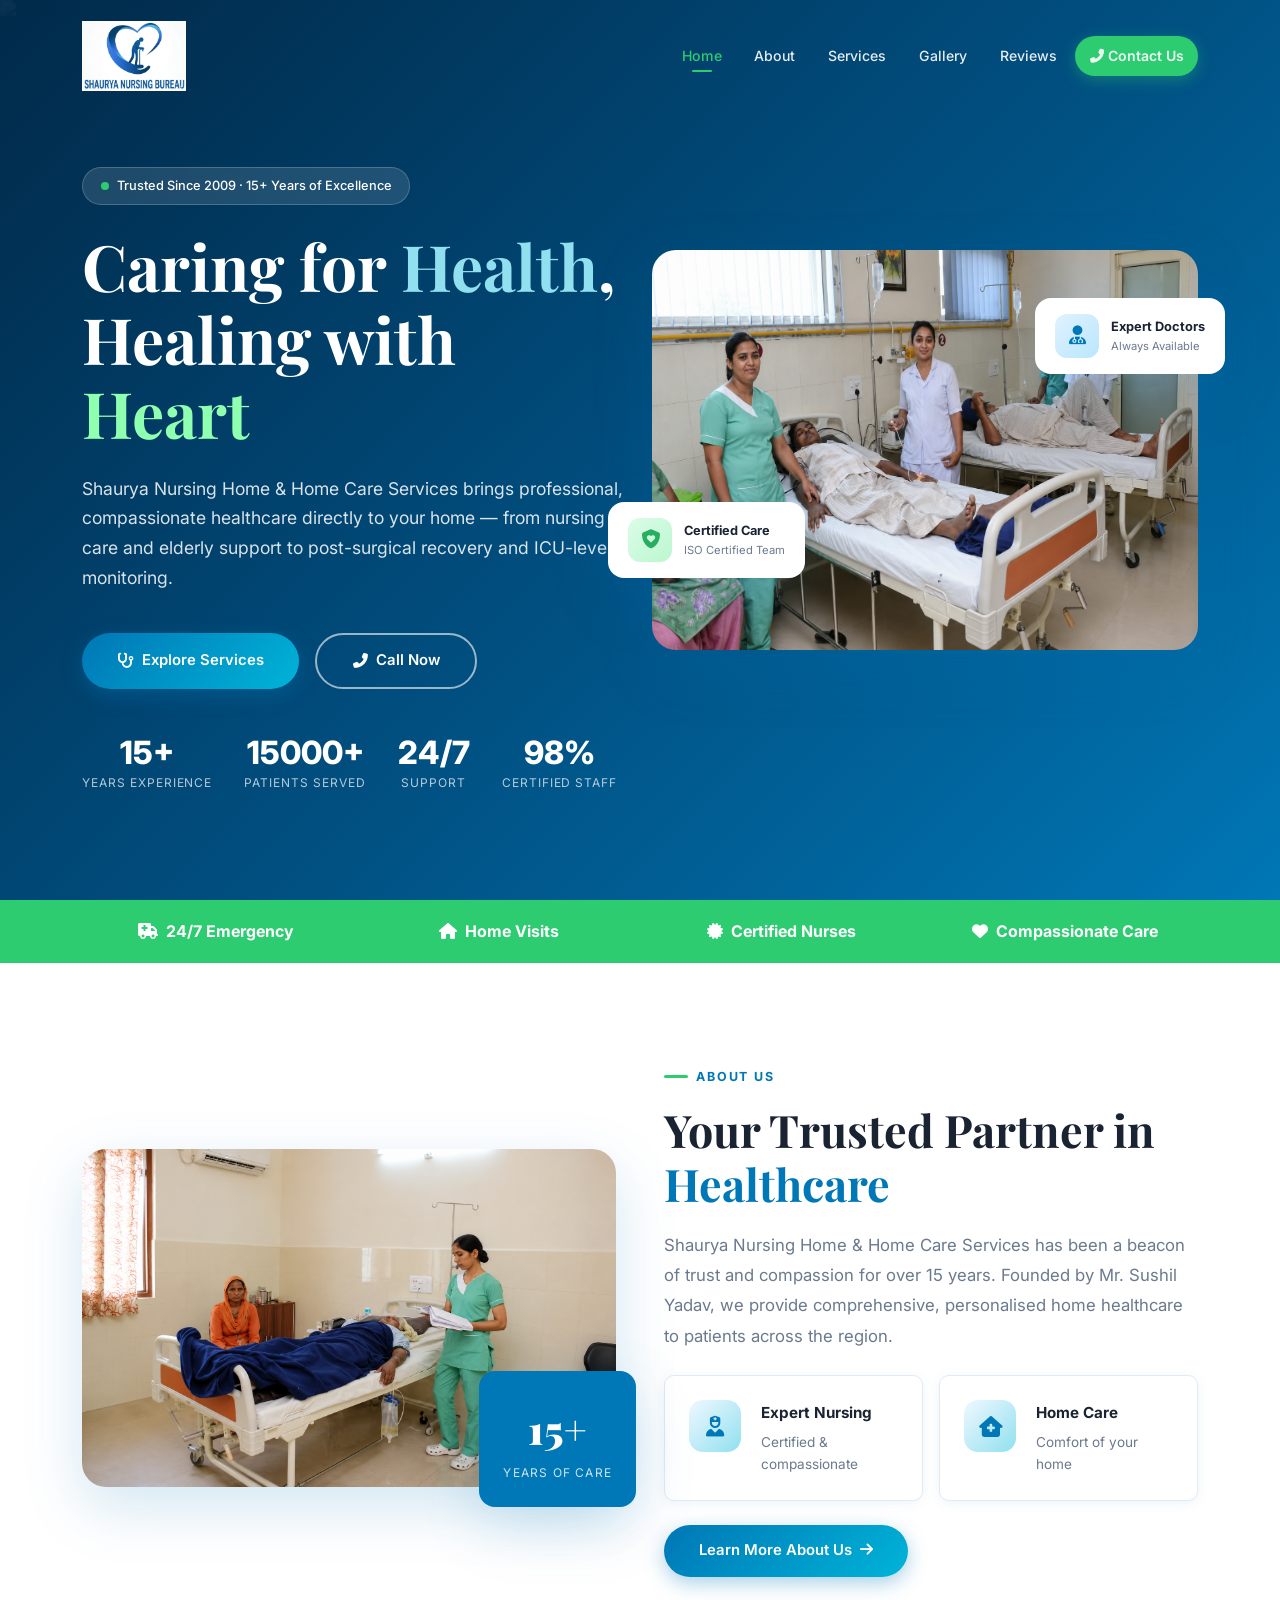
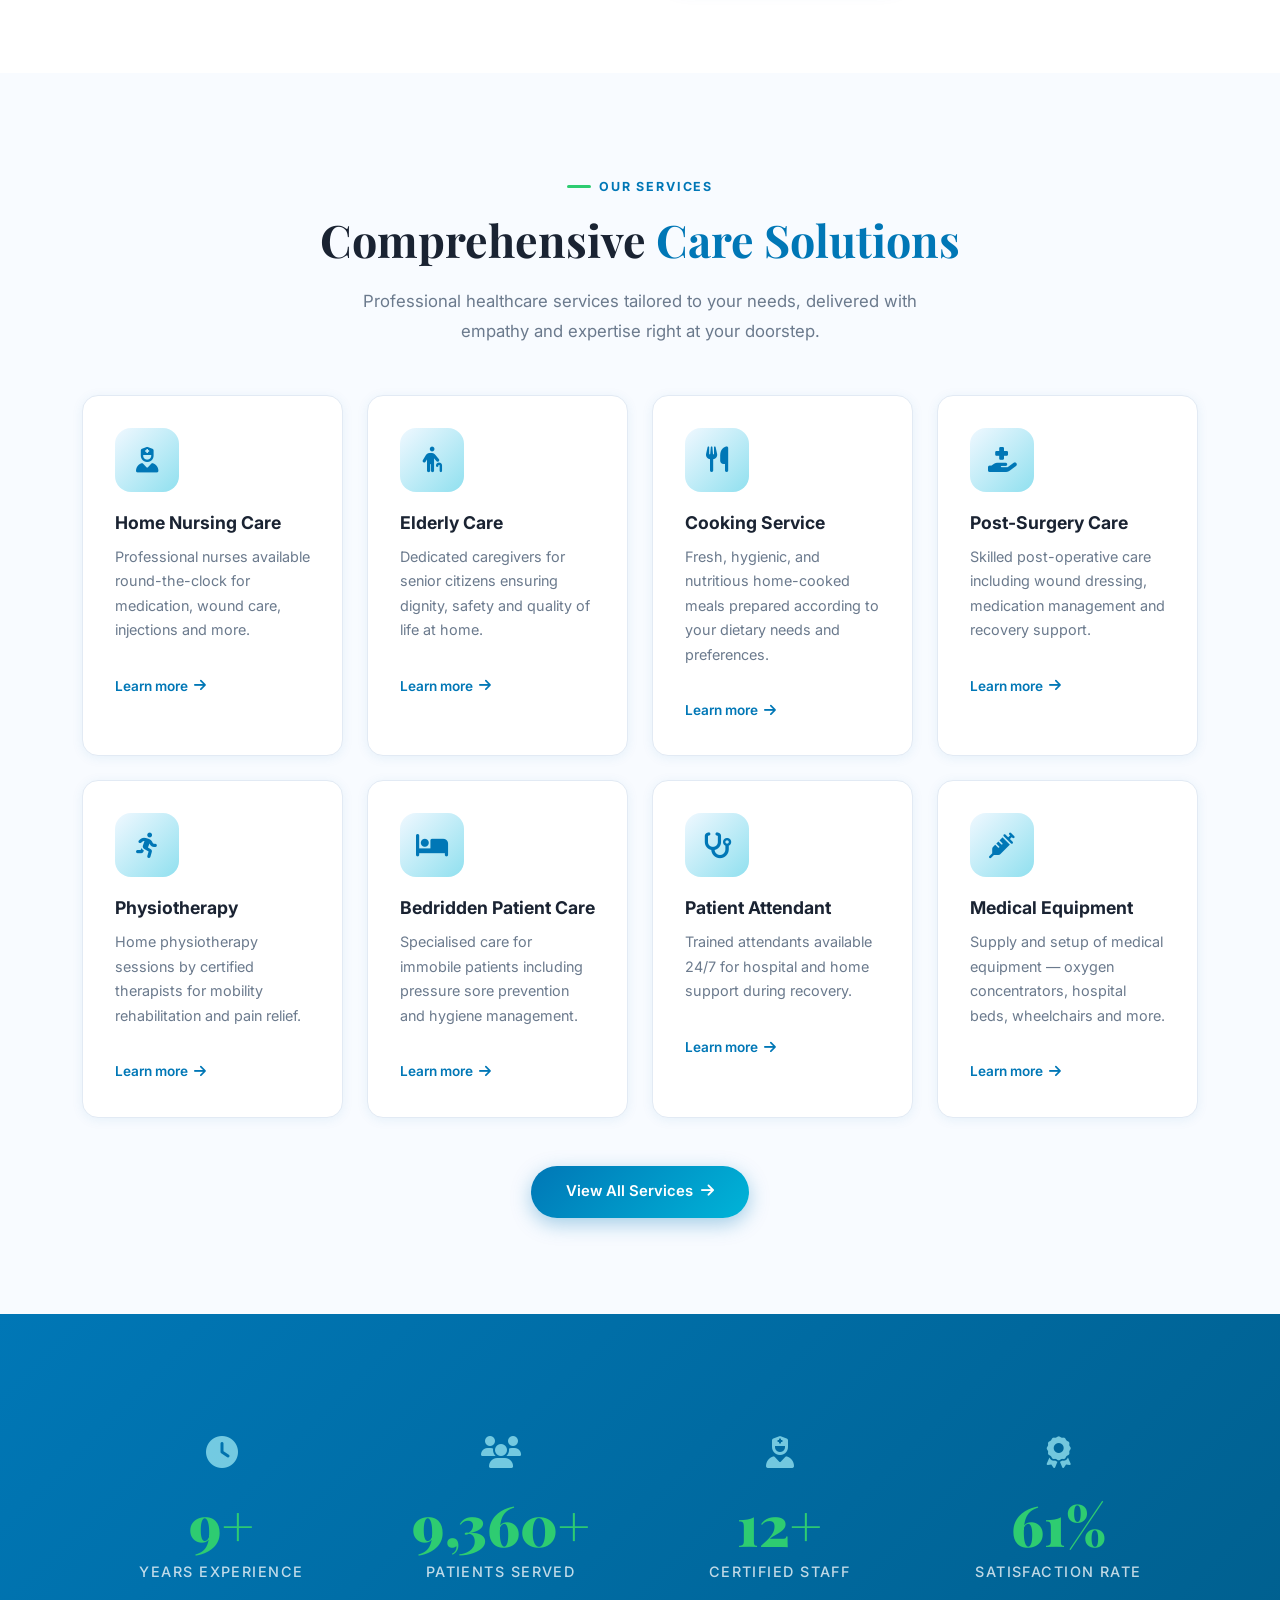
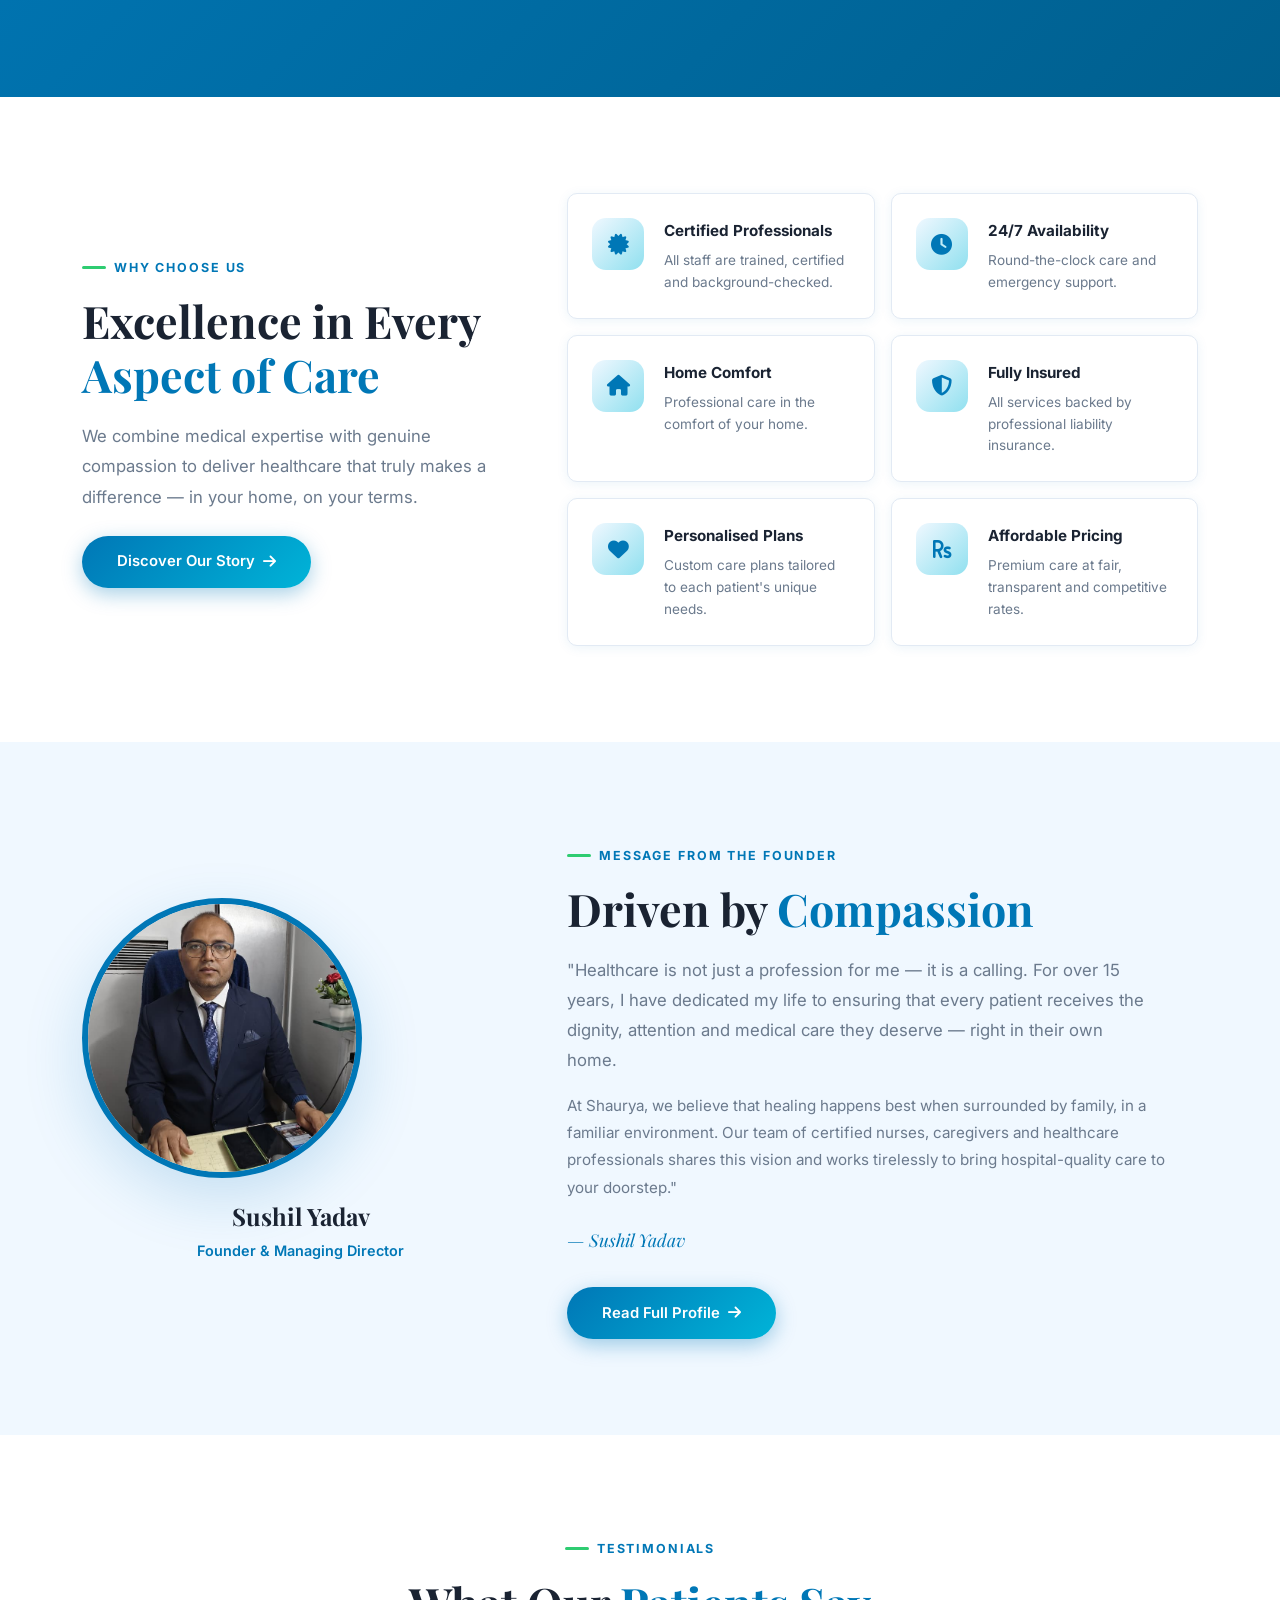
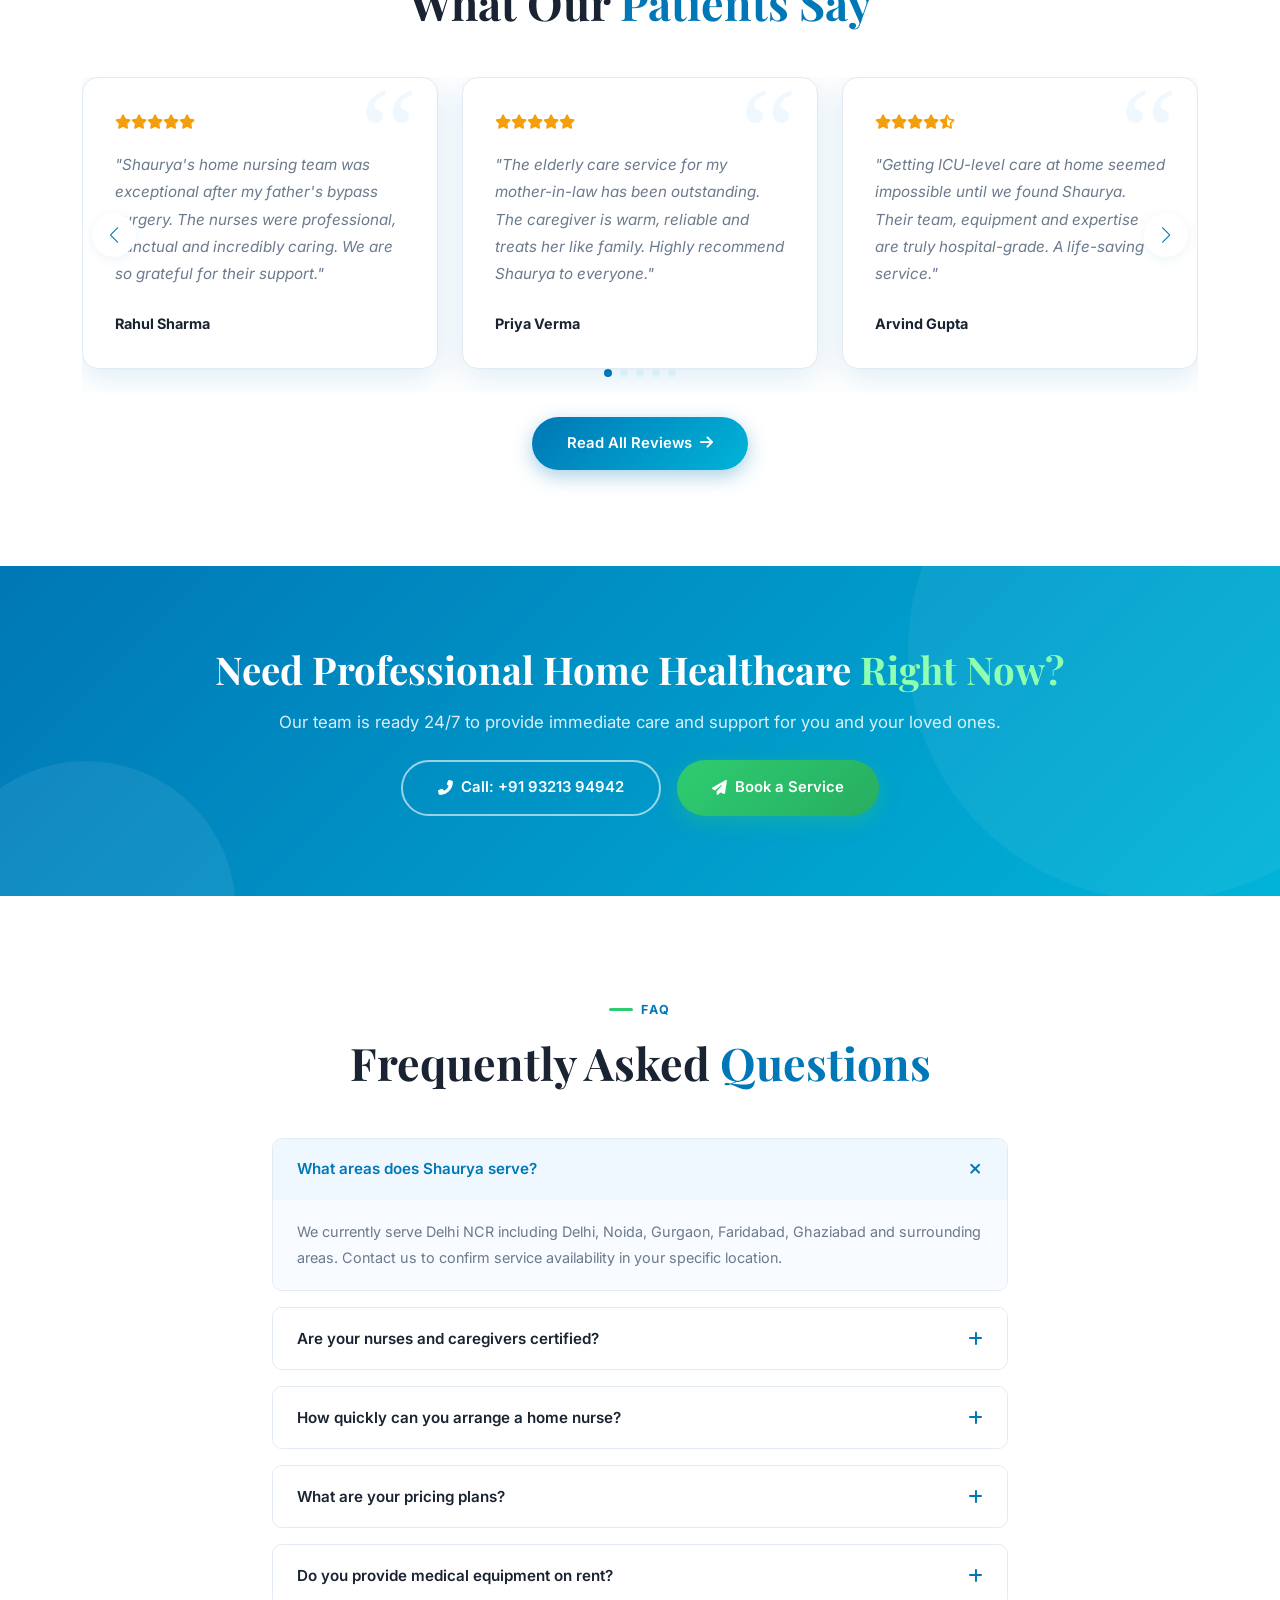
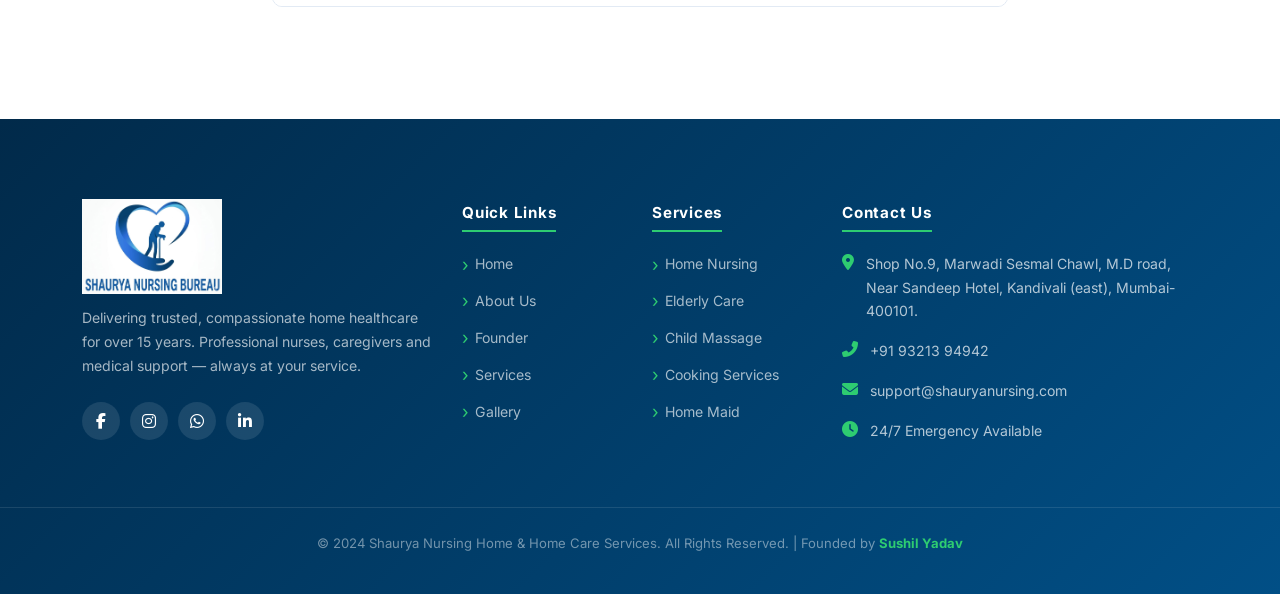
==== commit 94f03a31: "5" ====
--- a/Shaurya Nursing/index.html
+++ b/Shaurya Nursing/index.html
@@ -35,8 +35,7 @@
 <nav class="navbar-main navbar navbar-expand-lg">
   <div class="container">
     <a class="navbar-brand" href="/index.html">
-      <i class="fas fa-heartbeat me-2" style="color:var(--accent)"></i>Shaurya
-      <span class="brand-sub">Nursing Home & Home Care</span>
+    <img src="./images/logo.jpg" alt="LOGO" srcset="">
     </a>
     <button class="navbar-toggler" type="button" data-bs-toggle="collapse" data-bs-target="#navMenu">
       <i class="fas fa-bars"></i>
@@ -46,7 +45,6 @@
         <li class="nav-item"><a class="nav-link active" href="/index.html">Home</a></li>
         <li class="nav-item"><a class="nav-link" href="/pages/about.html">About</a></li>
         <li class="nav-item"><a class="nav-link" href="/pages/services.html">Services</a></li>
-        <li class="nav-item"><a class="nav-link" href="/pages/staff.html">Our Team</a></li>
         <li class="nav-item"><a class="nav-link" href="/pages/gallery.html">Gallery</a></li>
         <li class="nav-item"><a class="nav-link" href="/pages/testimonials.html">Reviews</a></li>
         <li class="nav-item"><a class="nav-link nav-cta" href="/pages/contact.html"><i class="fas fa-phone-alt me-1"></i>Contact Us</a></li>
@@ -66,19 +64,19 @@
         <h1 class="hero-title">Caring for <span class="accent-word">Health</span>,<br/>Healing with <span class="green-word">Heart</span></h1>
         <p class="hero-desc">Shaurya Nursing Home & Home Care Services brings professional, compassionate healthcare directly to your home — from nursing care and elderly support to post-surgical recovery and ICU-level monitoring.</p>
         <div class="hero-btns d-flex flex-wrap gap-3">
-          <a href="services.html" class="btn-primary-custom"><i class="fas fa-stethoscope"></i>Explore Services</a>
-          <a href="contact.html" class="btn-outline-custom"><i class="fas fa-phone-alt"></i>Call Now</a>
+          <a href="/pages/services.html" class="btn-primary-custom"><i class="fas fa-stethoscope"></i>Explore Services</a>
+          <a href="/pages/contact.html" class="btn-outline-custom"><i class="fas fa-phone-alt"></i>Call Now</a>
         </div>
         <div class="hero-stats">
           <div class="hero-stat-item"><div class="num">15+</div><div class="lbl">Years Experience</div></div>
-          <div class="hero-stat-item"><div class="num">1000+</div><div class="lbl">Patients Served</div></div>
+          <div class="hero-stat-item"><div class="num">15000+</div><div class="lbl">Patients Served</div></div>
           <div class="hero-stat-item"><div class="num">24/7</div><div class="lbl">Support</div></div>
-          <div class="hero-stat-item"><div class="num">100%</div><div class="lbl">Certified Staff</div></div>
+          <div class="hero-stat-item"><div class="num">98%</div><div class="lbl">Certified Staff</div></div>
         </div>
       </div>
       <div class="col-lg-6 d-none d-lg-block">
         <div class="hero-image-card position-relative">
-          <img src="https://images.unsplash.com/photo-1576091160399-112ba8d25d1d?w=700&q=80" alt="Professional Healthcare Team" style="border-radius:24px;"/>
+          <img src="./images/home2.png" alt="Professional Healthcare Team" style="border-radius:24px;"/>
           <div class="hero-float-card hero-float-card-1">
             <div class="icon" style="background:linear-gradient(135deg,#e0f2fe,#bae6fd)"><i class="fas fa-user-md" style="color:#0077B6"></i></div>
             <div><div class="title">Expert Doctors</div><div class="sub">Always Available</div></div>
@@ -92,10 +90,10 @@
     </div>
   </div>
   <!-- Scroll hint -->
-  <div style="position:absolute;bottom:2rem;left:50%;transform:translateX(-50%);z-index:3;text-align:center;animation:fadeIn 1s 1.5s both">
+  <!-- <div style="position:absolute;bottom:2rem;left:50%;transform:translateX(-50%);z-index:3;text-align:center;animation:fadeIn 1s 1.5s both">
     <div style="font-size:0.75rem;color:rgba(255,255,255,0.6);letter-spacing:.12em;text-transform:uppercase;margin-bottom:8px">Scroll Down</div>
     <div style="width:2px;height:40px;background:linear-gradient(to bottom,rgba(255,255,255,0.6),transparent);margin:0 auto;animation:float 1.5s ease-in-out infinite"></div>
-  </div>
+  </div> -->
 </section>
 
 <!-- ===== INTRO STRIP ===== -->
@@ -116,7 +114,7 @@
     <div class="row align-items-center g-5">
       <div class="col-lg-6" data-aos="fade-right">
         <div class="position-relative">
-          <img src="https://images.unsplash.com/photo-1551190822-a9333d879b1f?w=700&q=80" alt="Nursing Care" style="border-radius:24px;width:100%;box-shadow:var(--shadow-lg)"/>
+          <img src="./images/home3.png" alt="Nursing Care" style="border-radius:24px;width:100%;box-shadow:var(--shadow-lg)"/>
           <div style="position:absolute;bottom:-20px;right:-20px;background:var(--primary);color:white;border-radius:16px;padding:1.5rem;text-align:center;box-shadow:var(--shadow-lg)">
             <div style="font-size:2.5rem;font-weight:900;font-family:var(--font-serif)">15+</div>
             <div style="font-size:0.75rem;text-transform:uppercase;letter-spacing:.1em;opacity:.8">Years of Care</div>
@@ -141,7 +139,7 @@
             </div>
           </div>
         </div>
-        <a href="about.html" class="btn-primary-custom">Learn More About Us <i class="fas fa-arrow-right"></i></a>
+        <a href="/pages/about.html" class="btn-primary-custom">Learn More About Us <i class="fas fa-arrow-right"></i></a>
       </div>
     </div>
   </div>
@@ -161,7 +159,7 @@
           <div class="service-icon"><i class="fas fa-user-nurse"></i></div>
           <h4>Home Nursing Care</h4>
           <p>Professional nurses available round-the-clock for medication, wound care, injections and more.</p>
-          <a href="services.html" class="learn-more">Learn more <i class="fas fa-arrow-right"></i></a>
+          <a href="/pages/services.html" class="learn-more">Learn more <i class="fas fa-arrow-right"></i></a>
         </div>
       </div>
       <div class="col-sm-6 col-lg-3" data-aos="fade-up" data-aos-delay="200">
@@ -169,23 +167,23 @@
           <div class="service-icon"><i class="fas fa-person-cane"></i></div>
           <h4>Elderly Care</h4>
           <p>Dedicated caregivers for senior citizens ensuring dignity, safety and quality of life at home.</p>
-          <a href="services.html" class="learn-more">Learn more <i class="fas fa-arrow-right"></i></a>
-        </div>
-      </div>
-      <div class="col-sm-6 col-lg-3" data-aos="fade-up" data-aos-delay="300">
-        <div class="service-card">
-          <div class="service-icon"><i class="fas fa-heart-pulse"></i></div>
-          <h4>ICU Care at Home</h4>
-          <p>ICU-level monitoring and critical care equipment provided at the comfort of your home.</p>
-          <a href="services.html" class="learn-more">Learn more <i class="fas fa-arrow-right"></i></a>
-        </div>
-      </div>
+          <a href="/pages/services.html" class="learn-more">Learn more <i class="fas fa-arrow-right"></i></a>
+        </div>
+      </div>
+     <div class="col-sm-6 col-lg-3" data-aos="fade-up" data-aos-delay="300">
+  <div class="service-card">
+    <div class="service-icon"><i class="fas fa-utensils"></i></div>
+    <h4>Cooking Service</h4>
+    <p>Fresh, hygienic, and nutritious home-cooked meals prepared according to your dietary needs and preferences.</p>
+    <a href="/pages/services.html" class="learn-more">Learn more <i class="fas fa-arrow-right"></i></a>
+  </div>
+</div>
       <div class="col-sm-6 col-lg-3" data-aos="fade-up" data-aos-delay="400">
         <div class="service-card">
           <div class="service-icon"><i class="fas fa-hand-holding-medical"></i></div>
           <h4>Post-Surgery Care</h4>
           <p>Skilled post-operative care including wound dressing, medication management and recovery support.</p>
-          <a href="services.html" class="learn-more">Learn more <i class="fas fa-arrow-right"></i></a>
+          <a href="/pages/services.html"class="learn-more">Learn more <i class="fas fa-arrow-right"></i></a>
         </div>
       </div>
       <div class="col-sm-6 col-lg-3" data-aos="fade-up" data-aos-delay="100">
@@ -193,7 +191,7 @@
           <div class="service-icon"><i class="fas fa-running"></i></div>
           <h4>Physiotherapy</h4>
           <p>Home physiotherapy sessions by certified therapists for mobility rehabilitation and pain relief.</p>
-          <a href="services.html" class="learn-more">Learn more <i class="fas fa-arrow-right"></i></a>
+          <a href="/pages/services.html" class="learn-more">Learn more <i class="fas fa-arrow-right"></i></a>
         </div>
       </div>
       <div class="col-sm-6 col-lg-3" data-aos="fade-up" data-aos-delay="200">
@@ -201,7 +199,7 @@
           <div class="service-icon"><i class="fas fa-bed"></i></div>
           <h4>Bedridden Patient Care</h4>
           <p>Specialised care for immobile patients including pressure sore prevention and hygiene management.</p>
-          <a href="services.html" class="learn-more">Learn more <i class="fas fa-arrow-right"></i></a>
+          <a href="/pages/services.html" class="learn-more">Learn more <i class="fas fa-arrow-right"></i></a>
         </div>
       </div>
       <div class="col-sm-6 col-lg-3" data-aos="fade-up" data-aos-delay="300">
@@ -209,7 +207,7 @@
           <div class="service-icon"><i class="fas fa-stethoscope"></i></div>
           <h4>Patient Attendant</h4>
           <p>Trained attendants available 24/7 for hospital and home support during recovery.</p>
-          <a href="services.html" class="learn-more">Learn more <i class="fas fa-arrow-right"></i></a>
+          <a href="/pages/services.html" class="learn-more">Learn more <i class="fas fa-arrow-right"></i></a>
         </div>
       </div>
       <div class="col-sm-6 col-lg-3" data-aos="fade-up" data-aos-delay="400">
@@ -217,12 +215,12 @@
           <div class="service-icon"><i class="fas fa-syringe"></i></div>
           <h4>Medical Equipment</h4>
           <p>Supply and setup of medical equipment — oxygen concentrators, hospital beds, wheelchairs and more.</p>
-          <a href="services.html" class="learn-more">Learn more <i class="fas fa-arrow-right"></i></a>
+          <a href="/pages/services.html" class="learn-more">Learn more <i class="fas fa-arrow-right"></i></a>
         </div>
       </div>
     </div>
     <div class="text-center mt-5" data-aos="fade-up">
-      <a href="services.html" class="btn-primary-custom">View All Services <i class="fas fa-arrow-right"></i></a>
+      <a href="/pages/services.html" class="btn-primary-custom">View All Services <i class="fas fa-arrow-right"></i></a>
     </div>
   </div>
 </section>
@@ -241,14 +239,14 @@
       <div class="col-6 col-md-3" data-aos="fade-up" data-aos-delay="200">
         <div class="stat-card">
           <div class="stat-icon"><i class="fas fa-users"></i></div>
-          <div class="stat-num"><span data-counter data-target="1000" data-suffix="+">0+</span></div>
+          <div class="stat-num"><span data-counter data-target="15000" data-suffix="+">0+</span></div>
           <div class="stat-label">Patients Served</div>
         </div>
       </div>
       <div class="col-6 col-md-3" data-aos="fade-up" data-aos-delay="300">
         <div class="stat-card">
           <div class="stat-icon"><i class="fas fa-user-nurse"></i></div>
-          <div class="stat-num"><span data-counter data-target="50" data-suffix="+">0+</span></div>
+          <div class="stat-num"><span data-counter data-target="20" data-suffix="+">0+</span></div>
           <div class="stat-label">Certified Staff</div>
         </div>
       </div>
@@ -271,7 +269,7 @@
         <div class="section-label">Why Choose Us</div>
         <h2 class="section-title">Excellence in Every <span>Aspect of Care</span></h2>
         <p class="section-desc mb-4">We combine medical expertise with genuine compassion to deliver healthcare that truly makes a difference — in your home, on your terms.</p>
-        <a href="about.html" class="btn-primary-custom">Discover Our Story <i class="fas fa-arrow-right"></i></a>
+        <a href="/pages/about.html" class="btn-primary-custom">Discover Our Story <i class="fas fa-arrow-right"></i></a>
       </div>
       <div class="col-lg-7" data-aos="fade-left">
         <div class="row g-3">
@@ -322,7 +320,7 @@
   <div class="container">
     <div class="row align-items-center g-5">
       <div class="col-lg-5 text-center" data-aos="zoom-in">
-        <img src="https://images.unsplash.com/photo-1582750433449-648ed127bb54?w=500&q=80" alt="Sushil Yadav – Founder" style="width:280px;height:280px;border-radius:50%;object-fit:cover;border:6px solid var(--primary);box-shadow:var(--shadow-lg)"/>
+        <img src="./images/founder.jpg" alt="Sushil Yadav – Founder" style="width:280px;height:280px;border-radius:50%;object-fit:cover;border:6px solid var(--primary);box-shadow:var(--shadow-lg)"/>
         <div style="margin-top:1.5rem">
           <h4 style="font-family:var(--font-serif);font-size:1.5rem;font-weight:700">Sushil Yadav</h4>
           <p style="color:var(--primary);font-weight:600;font-size:.9rem">Founder & Managing Director</p>
@@ -338,7 +336,7 @@
           At Shaurya, we believe that healing happens best when surrounded by family, in a familiar environment. Our team of certified nurses, caregivers and healthcare professionals shares this vision and works tirelessly to bring hospital-quality care to your doorstep."
         </p>
         <p style="font-family:var(--font-serif);font-size:1.1rem;font-style:italic;color:var(--primary)">— Sushil Yadav</p>
-        <a href="founder.html" class="btn-primary-custom mt-3">Read Full Profile <i class="fas fa-arrow-right"></i></a>
+        <a href="/pages/founder.html" class="btn-primary-custom mt-3">Read Full Profile <i class="fas fa-arrow-right"></i></a>
       </div>
     </div>
   </div>
@@ -358,7 +356,7 @@
             <div class="stars"><i class="fas fa-star"></i><i class="fas fa-star"></i><i class="fas fa-star"></i><i class="fas fa-star"></i><i class="fas fa-star"></i></div>
             <p class="review-text">"Shaurya's home nursing team was exceptional after my father's bypass surgery. The nurses were professional, punctual and incredibly caring. We are so grateful for their support."</p>
             <div class="reviewer">
-              <img src="https://images.unsplash.com/photo-1547425260-76bcadfb4f2c?w=100&q=80" alt="Rahul Sharma"/>
+              <!-- <img src="https://images.unsplash.com/photo-1547425260-76bcadfb4f2c?w=100&q=80" alt="Rahul Sharma"/> -->
               <div><div class="r-name">Rahul Sharma</div><div class="r-role">Patient's Son, Delhi</div></div>
             </div>
           </div>
@@ -368,7 +366,7 @@
             <div class="stars"><i class="fas fa-star"></i><i class="fas fa-star"></i><i class="fas fa-star"></i><i class="fas fa-star"></i><i class="fas fa-star"></i></div>
             <p class="review-text">"The elderly care service for my mother-in-law has been outstanding. The caregiver is warm, reliable and treats her like family. Highly recommend Shaurya to everyone."</p>
             <div class="reviewer">
-              <img src="https://images.unsplash.com/photo-1508214751196-bcfd4ca60f91?w=100&q=80" alt="Priya Verma"/>
+              <!-- <img src="https://images.unsplash.com/photo-1508214751196-bcfd4ca60f91?w=100&q=80" alt="Priya Verma"/> -->
               <div><div class="r-name">Priya Verma</div><div class="r-role">Family Member, Noida</div></div>
             </div>
           </div>
@@ -378,7 +376,7 @@
             <div class="stars"><i class="fas fa-star"></i><i class="fas fa-star"></i><i class="fas fa-star"></i><i class="fas fa-star"></i><i class="fas fa-star-half-alt"></i></div>
             <p class="review-text">"Getting ICU-level care at home seemed impossible until we found Shaurya. Their team, equipment and expertise are truly hospital-grade. A life-saving service."</p>
             <div class="reviewer">
-              <img src="https://images.unsplash.com/photo-1500648767791-00dcc994a43e?w=100&q=80" alt="Arvind Gupta"/>
+              <!-- <img src="https://images.unsplash.com/photo-1500648767791-00dcc994a43e?w=100&q=80" alt="Arvind Gupta"/> -->
               <div><div class="r-name">Arvind Gupta</div><div class="r-role">Patient, Gurgaon</div></div>
             </div>
           </div>
@@ -388,7 +386,7 @@
             <div class="stars"><i class="fas fa-star"></i><i class="fas fa-star"></i><i class="fas fa-star"></i><i class="fas fa-star"></i><i class="fas fa-star"></i></div>
             <p class="review-text">"The physiotherapy sessions at home were a game changer for my recovery after knee replacement. The therapist was knowledgeable and my progress has been remarkable."</p>
             <div class="reviewer">
-              <img src="https://images.unsplash.com/photo-1544005313-94ddf0286df2?w=100&q=80" alt="Sunita Rao"/>
+              <!-- <img src="https://images.unsplash.com/photo-1544005313-94ddf0286df2?w=100&q=80" alt="Sunita Rao"/> -->
               <div><div class="r-name">Sunita Rao</div><div class="r-role">Patient, Faridabad</div></div>
             </div>
           </div>
@@ -398,7 +396,7 @@
             <div class="stars"><i class="fas fa-star"></i><i class="fas fa-star"></i><i class="fas fa-star"></i><i class="fas fa-star"></i><i class="fas fa-star"></i></div>
             <p class="review-text">"Finding Shaurya was a blessing. Their bedridden care team handled my grandfather with the utmost respect and professionalism. Worth every penny and more."</p>
             <div class="reviewer">
-              <img src="https://images.unsplash.com/photo-1552374196-c4e7ffc6e126?w=100&q=80" alt="Deepak Malhotra"/>
+              <!-- <img src="https://images.unsplash.com/photo-1552374196-c4e7ffc6e126?w=100&q=80" alt="Deepak Malhotra"/> -->
               <div><div class="r-name">Deepak Malhotra</div><div class="r-role">Grandson, Rohini</div></div>
             </div>
           </div>
@@ -409,7 +407,7 @@
       <div class="swiper-button-next"></div>
     </div>
     <div class="text-center mt-4" data-aos="fade-up">
-      <a href="testimonials.html" class="btn-primary-custom">Read All Reviews <i class="fas fa-arrow-right"></i></a>
+      <a href="/pages/testimonials.html" class="btn-primary-custom">Read All Reviews <i class="fas fa-arrow-right"></i></a>
     </div>
   </div>
 </section>
@@ -420,14 +418,14 @@
     <h2 class="mb-3">Need Professional Home Healthcare <span style="color:#8FFFB0">Right Now?</span></h2>
     <p class="mb-4">Our team is ready 24/7 to provide immediate care and support for you and your loved ones.</p>
     <div class="d-flex justify-content-center flex-wrap gap-3">
-      <a href="tel:+919999999999" class="btn-outline-custom"><i class="fas fa-phone-alt"></i>Call: +91 99999 99999</a>
-      <a href="contact.html" class="btn-green"><i class="fas fa-paper-plane"></i>Book a Service</a>
+      <a href="tel:+919321394942" class="btn-outline-custom"><i class="fas fa-phone-alt"></i>Call: +91 93213 94942</a>
+      <a href="/pages/contact.html" class="btn-green"><i class="fas fa-paper-plane"></i>Book a Service</a>
     </div>
   </div>
 </section>
 
 <!-- ===== BLOG PREVIEW ===== -->
-<section class="section-pad section-bg-light">
+<section class="section-pad section-bg-light" style="display: none;">
   <div class="container">
     <div class="text-center mb-5" data-aos="fade-up">
       <div class="section-label mx-auto" style="justify-content:center">Health Tips</div>
@@ -510,41 +508,41 @@
     <div class="row g-4">
       <div class="col-lg-4">
         <div class="footer-brand">
-          <div class="logo-text"><i class="fas fa-heartbeat me-2" style="color:var(--accent)"></i>Shaurya <span>Nursing</span></div>
+          <img src="./images/logo.jpg" alt="Shaurya Nursing Home & Home Care Services" loading="lazy" style="width:140px;margin-right:8px"/>
           <p>Delivering trusted, compassionate home healthcare for over 15 years. Professional nurses, caregivers and medical support — always at your service.</p>
         </div>
         <div class="footer-social">
-          <a href="#"><i class="fab fa-facebook-f"></i></a>
-          <a href="#"><i class="fab fa-instagram"></i></a>
-          <a href="#"><i class="fab fa-whatsapp"></i></a>
-          <a href="#"><i class="fab fa-youtube"></i></a>
+          <a href="https://www.facebook.com/shaurya.nursing.bureau?rdid=h7XE7G8WtOo7ecdH&share_url=https%3A%2F%2Fwww.facebook.com%2Fshare%2F14hUdJN5AgJ%2F#" target="_blank"><i class="fab fa-facebook-f"></i></a>
+          <a href="https://www.instagram.com/shaurya.nursing.bureau?utm_source=ig_web_button_share_sheet&igsh=ZDNlZDc0MzIxNw==" target="_blank"><i class="fab fa-instagram"></i></a>
+          <a href="https://wa.me/919321394942" target="_blank"><i class="fab fa-whatsapp"></i></a>
+          <a href="https://www.linkedin.com/company/shaurya-nursing-bureau" target="_blank"><i class="fab fa-linkedin-in"></i></a>
         </div>
       </div>
       <div class="col-sm-6 col-lg-2">
         <h6>Quick Links</h6>
         <ul>
-          <li><a href="index.html">Home</a></li>
-          <li><a href="about.html">About Us</a></li>
-          <li><a href="founder.html">Founder</a></li>
-          <li><a href="services.html">Services</a></li>
-          <li><a href="staff.html">Our Team</a></li>
+          <li><a href="/index.html">Home</a></li>
+          <li><a href="/pages/about.html">About Us</a></li>
+          <li><a href="/pages/founder.html">Founder</a></li>
+          <li><a href="/pages/services.html">Services</a></li>
+          <li><a href="/pages/gallery.html">Gallery</a></li>
         </ul>
       </div>
       <div class="col-sm-6 col-lg-2">
         <h6>Services</h6>
         <ul>
-          <li><a href="services.html">Home Nursing</a></li>
-          <li><a href="services.html">Elderly Care</a></li>
-          <li><a href="services.html">ICU at Home</a></li>
-          <li><a href="services.html">Physiotherapy</a></li>
-          <li><a href="services.html">Post-Surgery Care</a></li>
+          <li><a href="/pages/services.html">Home Nursing</a></li>
+          <li><a href="/pages/services.html">Elderly Care</a></li>
+          <li><a href="/pages/services.html">Child Massage</a></li>
+          <li><a href="/pages/services.html">Cooking Services</a></li>
+          <li><a href="/pages/services.html">Home Maid</a></li>
         </ul>
       </div>
       <div class="col-lg-4">
         <h6>Contact Us</h6>
-        <div class="footer-contact-item"><i class="fas fa-map-marker-alt"></i><span>123 Healthcare Avenue, Sector 15, Delhi NCR – 110001</span></div>
-        <div class="footer-contact-item"><i class="fas fa-phone-alt"></i><span>+91 99999 99999</span></div>
-        <div class="footer-contact-item"><i class="fas fa-envelope"></i><span>info@shauryanursinghome.com</span></div>
+        <div class="footer-contact-item"><i class="fas fa-map-marker-alt"></i><span>Shop No.9, Marwadi Sesmal Chawl, M.D road, Near Sandeep Hotel, Kandivali (east), Mumbai-400101.</span></div>
+        <div class="footer-contact-item"><i class="fas fa-phone-alt"></i><span>+91 93213 94942</span></div>
+        <div class="footer-contact-item"><i class="fas fa-envelope"></i><span>support@shauryanursing.com</span></div>
         <div class="footer-contact-item"><i class="fas fa-clock"></i><span>24/7 Emergency Available</span></div>
       </div>
     </div>
--- a/Shaurya Nursing/style.css
+++ b/Shaurya Nursing/style.css
@@ -43,6 +43,7 @@
   line-height: 1.7;
   overflow-x: hidden;
 }
+html, body {overflow-x: hidden;}
 
 img { max-width: 100%; height: auto; display: block; }
 a  { text-decoration: none; color: inherit; }
@@ -130,6 +131,10 @@
   font-size: 1.35rem; font-weight: 700;
   color: var(--white);
   transition: color 0.3s;
+}
+.navbar-brand img {
+  height: 70px; width: auto;
+  margin-right: 10px;
 }
 .navbar-main.scrolled .navbar-brand { color: var(--primary); }
 .navbar-main .navbar-brand .brand-sub {
@@ -254,6 +259,7 @@
   border-radius: var(--radius-lg);
   box-shadow: var(--shadow-lg);
   width: 100%;
+  height: 400px;
 }
 .hero-float-card {
   position: absolute;
@@ -501,6 +507,16 @@
   width: 48px; height: 48px; border-radius: 50%; object-fit: cover;
   border: 2px solid var(--primary-light);
 }
+.reviewer img
+{
+  display: none;
+
+}
+.r-role
+{
+  display: none;
+  
+}
 .testimonial-card .reviewer .r-name { font-weight: 700; font-size: 0.9rem; }
 .testimonial-card .reviewer .r-role { font-size: 0.78rem; color: var(--text-muted); }
 
@@ -564,6 +580,9 @@
   display: flex; align-items: flex-start; gap: 12px;
   font-size: 0.88rem; color: rgba(255,255,255,0.7);
   margin-bottom: 1rem;
+}
+.d-flex :hover{
+  transform: translateY(-3px);
 }
 .footer-contact-item i { color: var(--accent); font-size: 1rem; margin-top: 2px; flex-shrink: 0; }
 .footer-bottom {
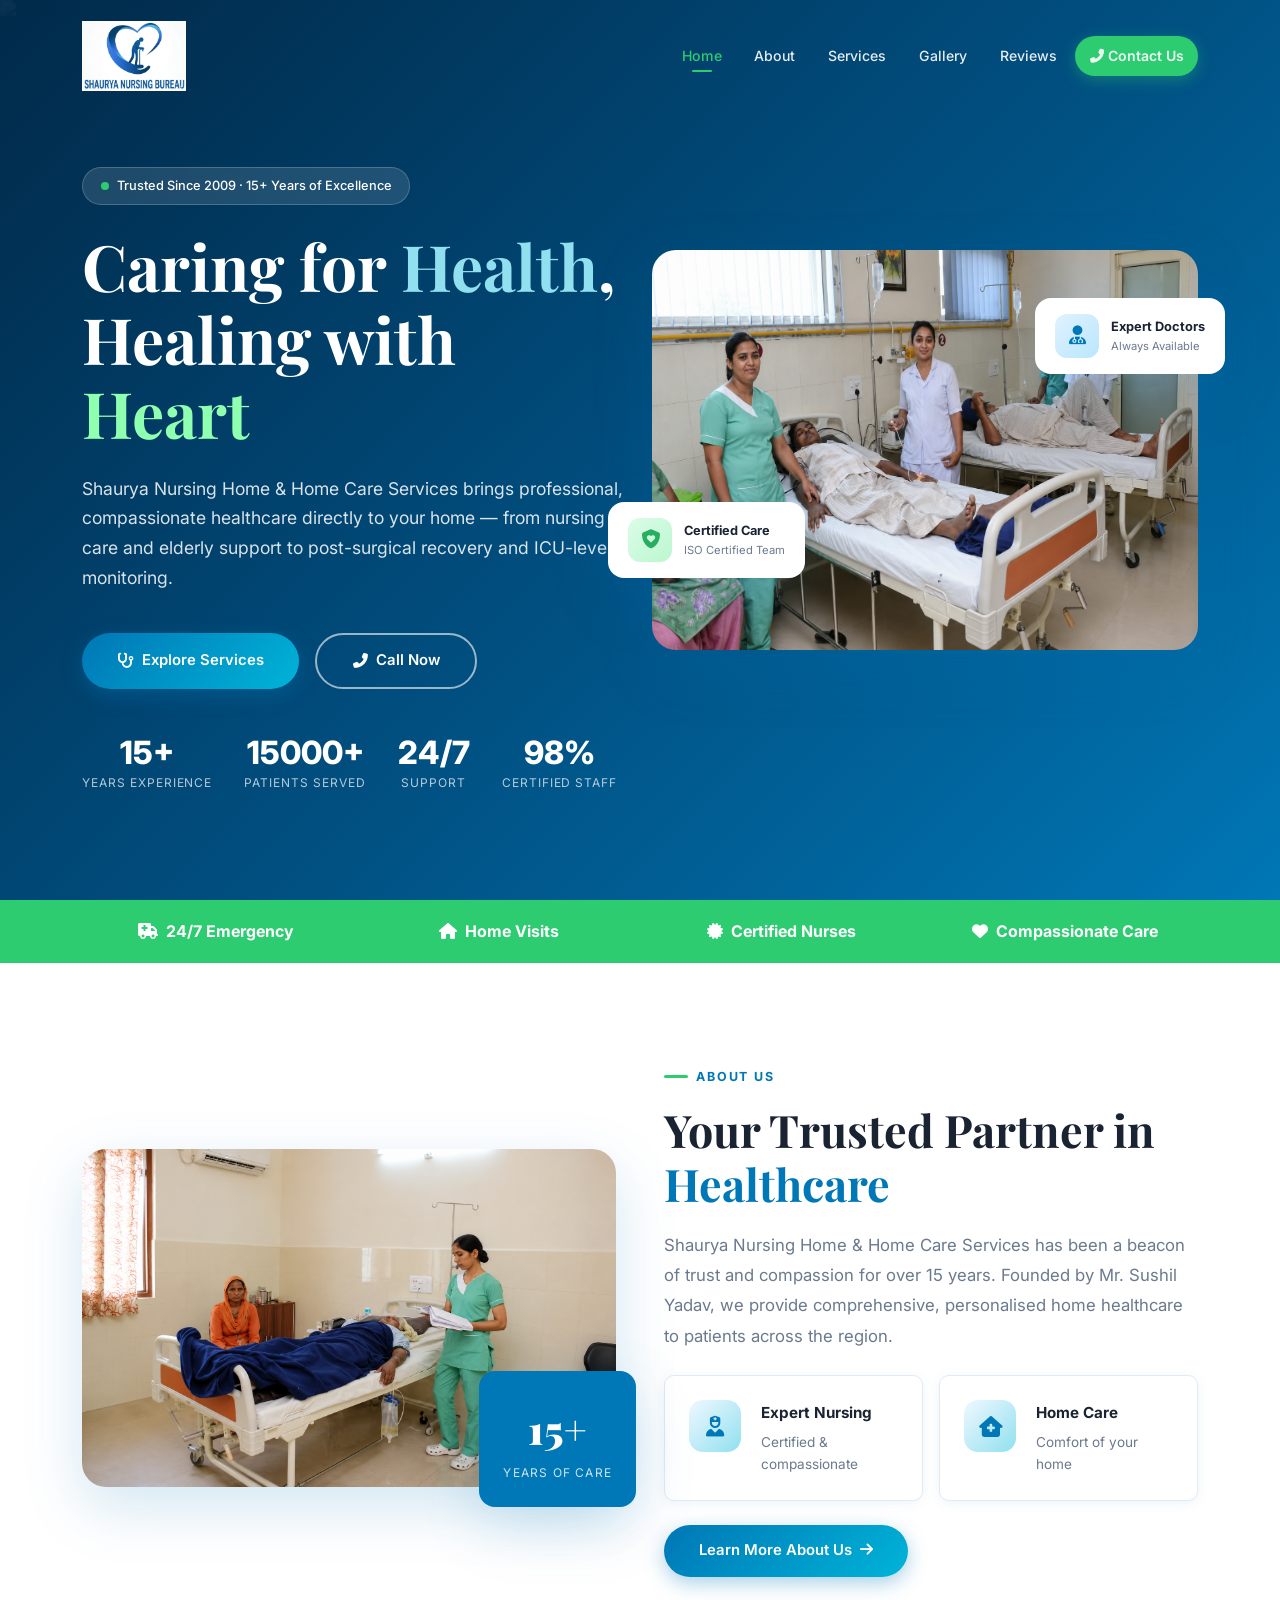
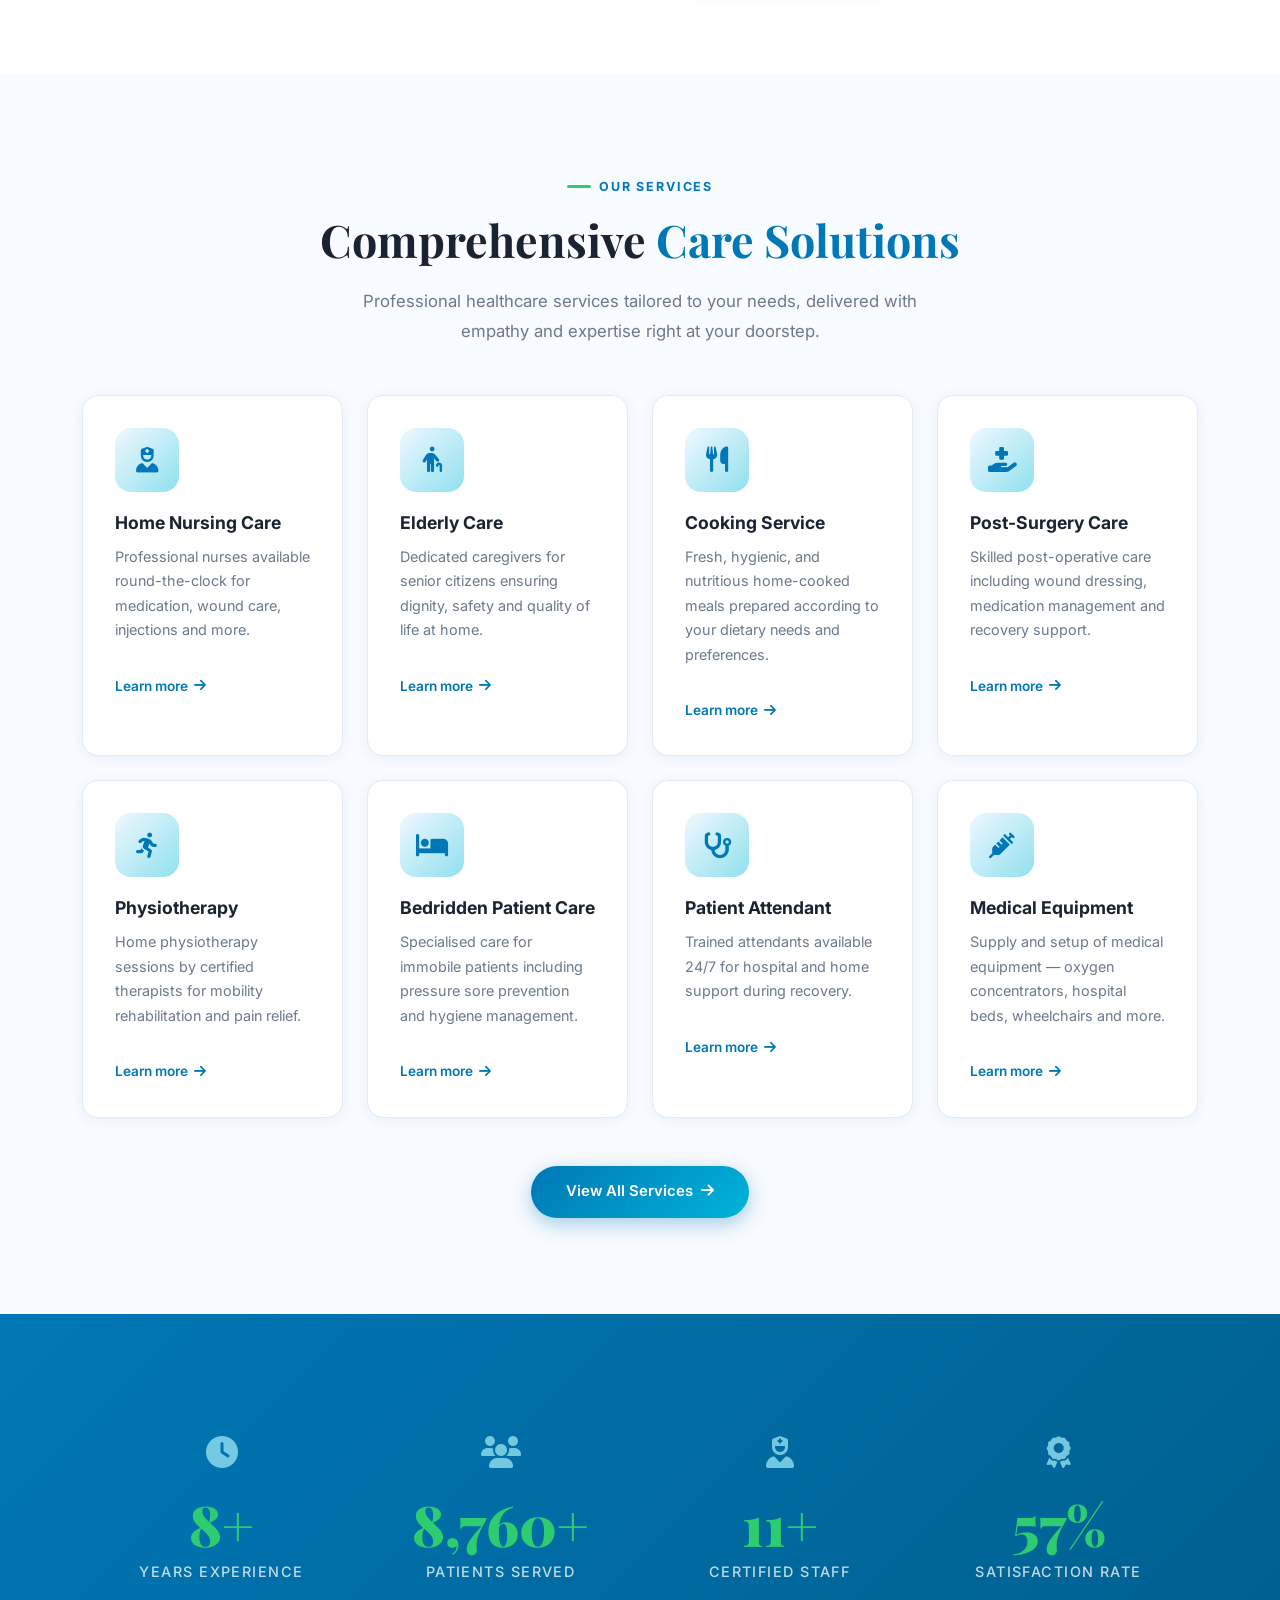
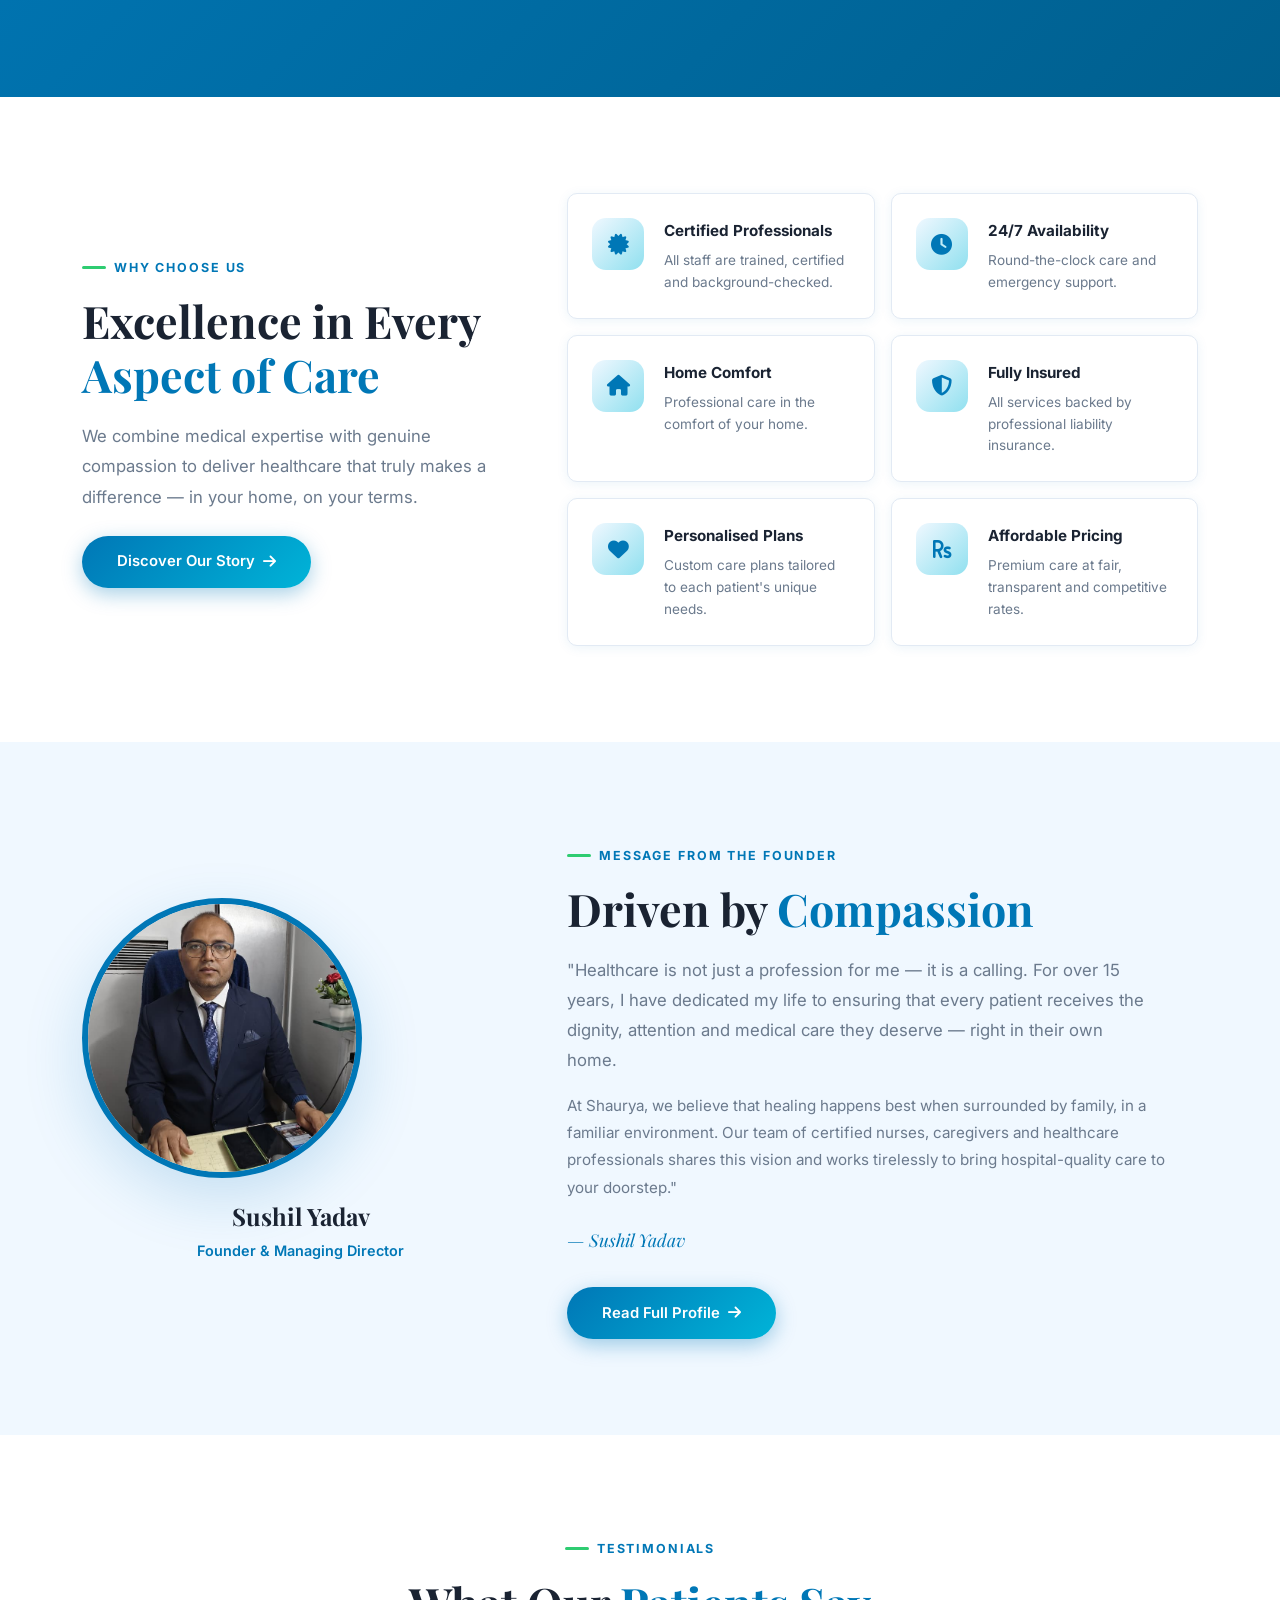
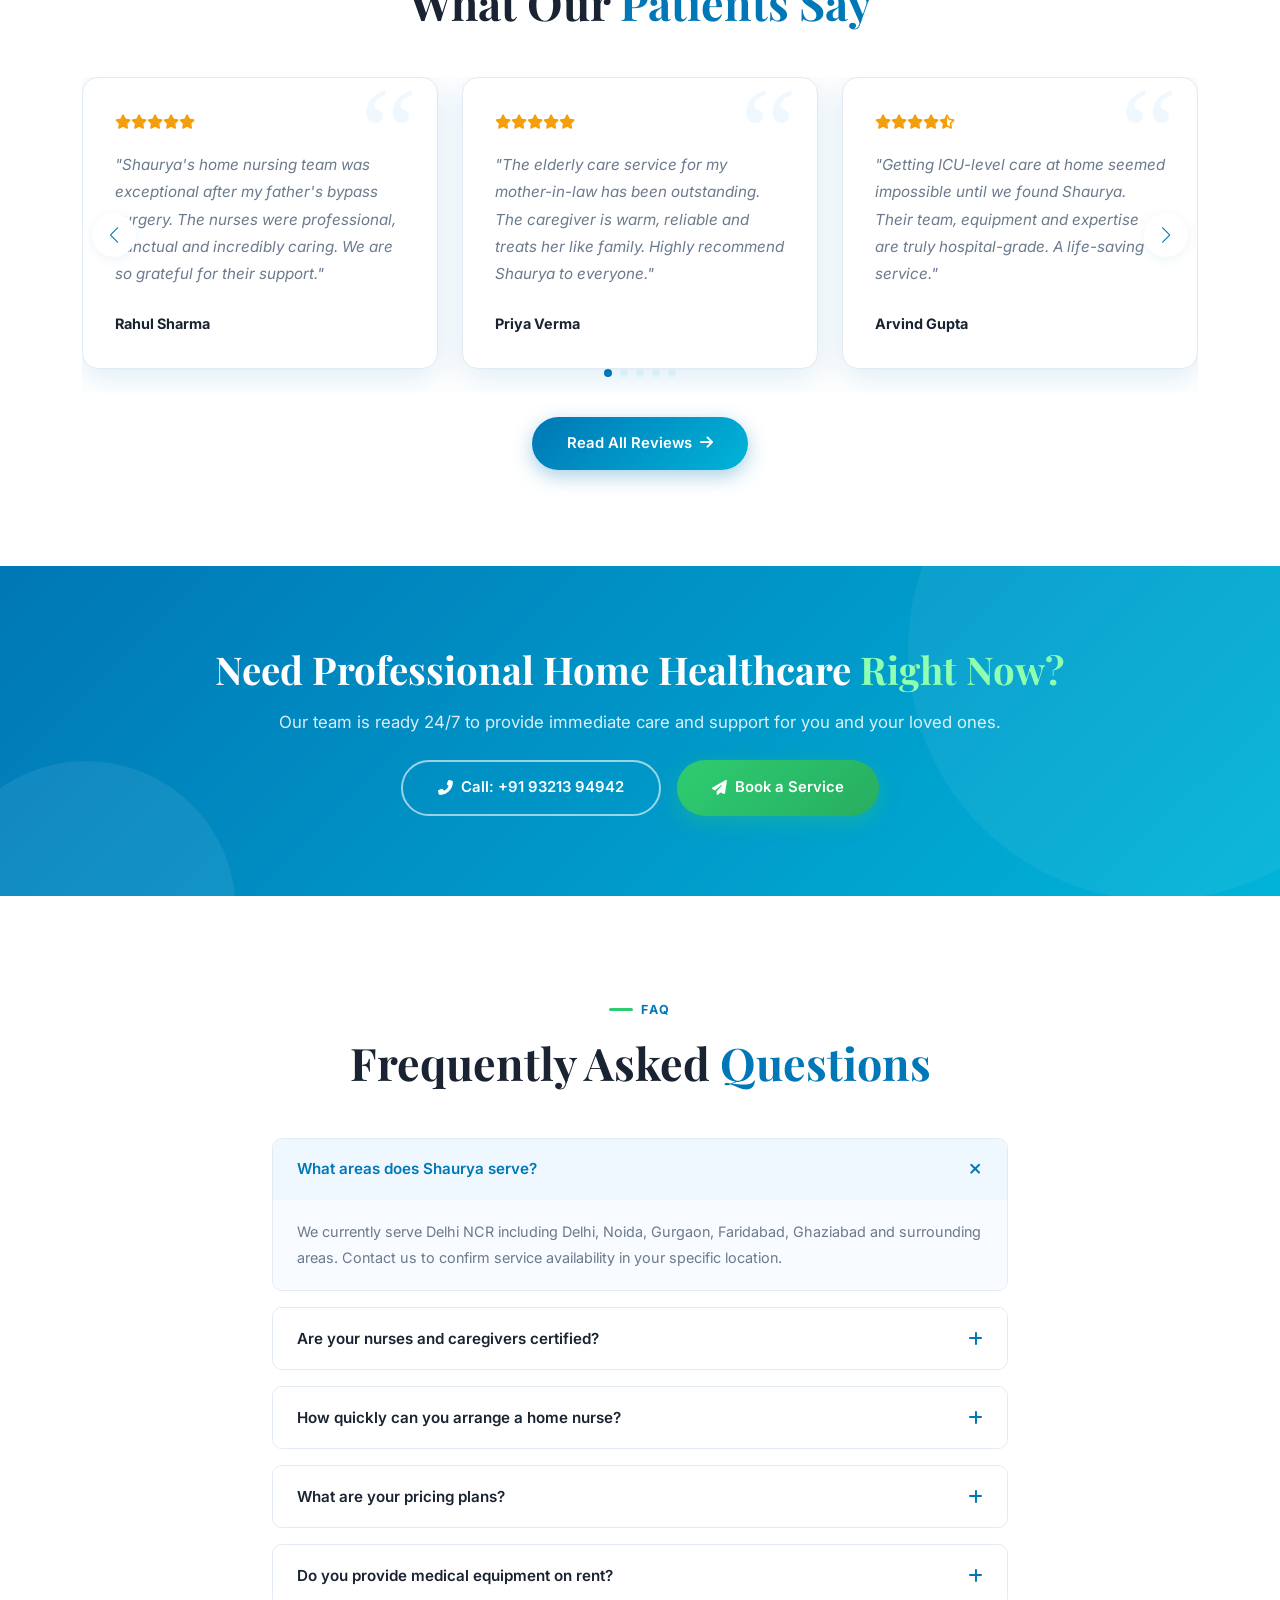
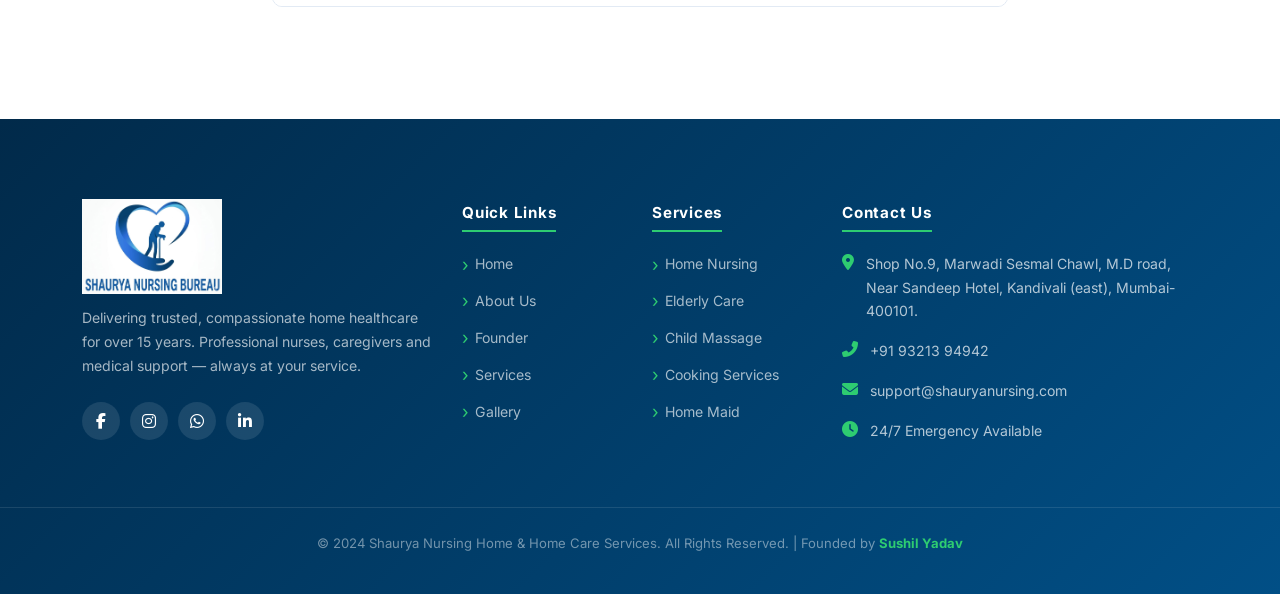
==== commit 5ef123b1: "6" ====
--- a/Shaurya Nursing/index.html
+++ b/Shaurya Nursing/index.html
@@ -125,7 +125,7 @@
         <div class="section-label">About Us</div>
         <h2 class="section-title">Your Trusted Partner in <span>Healthcare</span></h2>
         <p class="section-desc mb-4">Shaurya Nursing Home & Home Care Services has been a beacon of trust and compassion for over 15 years. Founded by Mr. Sushil Yadav, we provide comprehensive, personalised home healthcare to patients across the region.</p>
-        <div class="row g-3 mb-4">
+        <div class="row g-3 mb-4" id="row1">
           <div class="col-6">
             <div class="feature-item">
               <div class="fi-icon"><i class="fas fa-user-nurse"></i></div>
@@ -568,3 +568,25 @@
 <script src="main.js"></script>
 </body>
 </html>
+<style>
+  @media (max-width: 480px) {
+  #row1
+  {
+    display: flex;
+    flex-direction: column;
+  }
+  .feature-item
+  {
+    width: 350px;
+  
+  }
+  .stat-card{
+    margin-left: -25px;
+  }
+  .col-lg-5 img
+  {
+    margin-left: 45px;
+  }
+  
+  }
+</style>
--- a/Shaurya Nursing/style.css
+++ b/Shaurya Nursing/style.css
@@ -993,3 +993,8 @@
   .section-pad { padding: 48px 0; }
   .footer { padding-top: 48px; }
 }
+@media (max-width: 480px) {
+.nav-item a{
+    color: white;
+}
+}
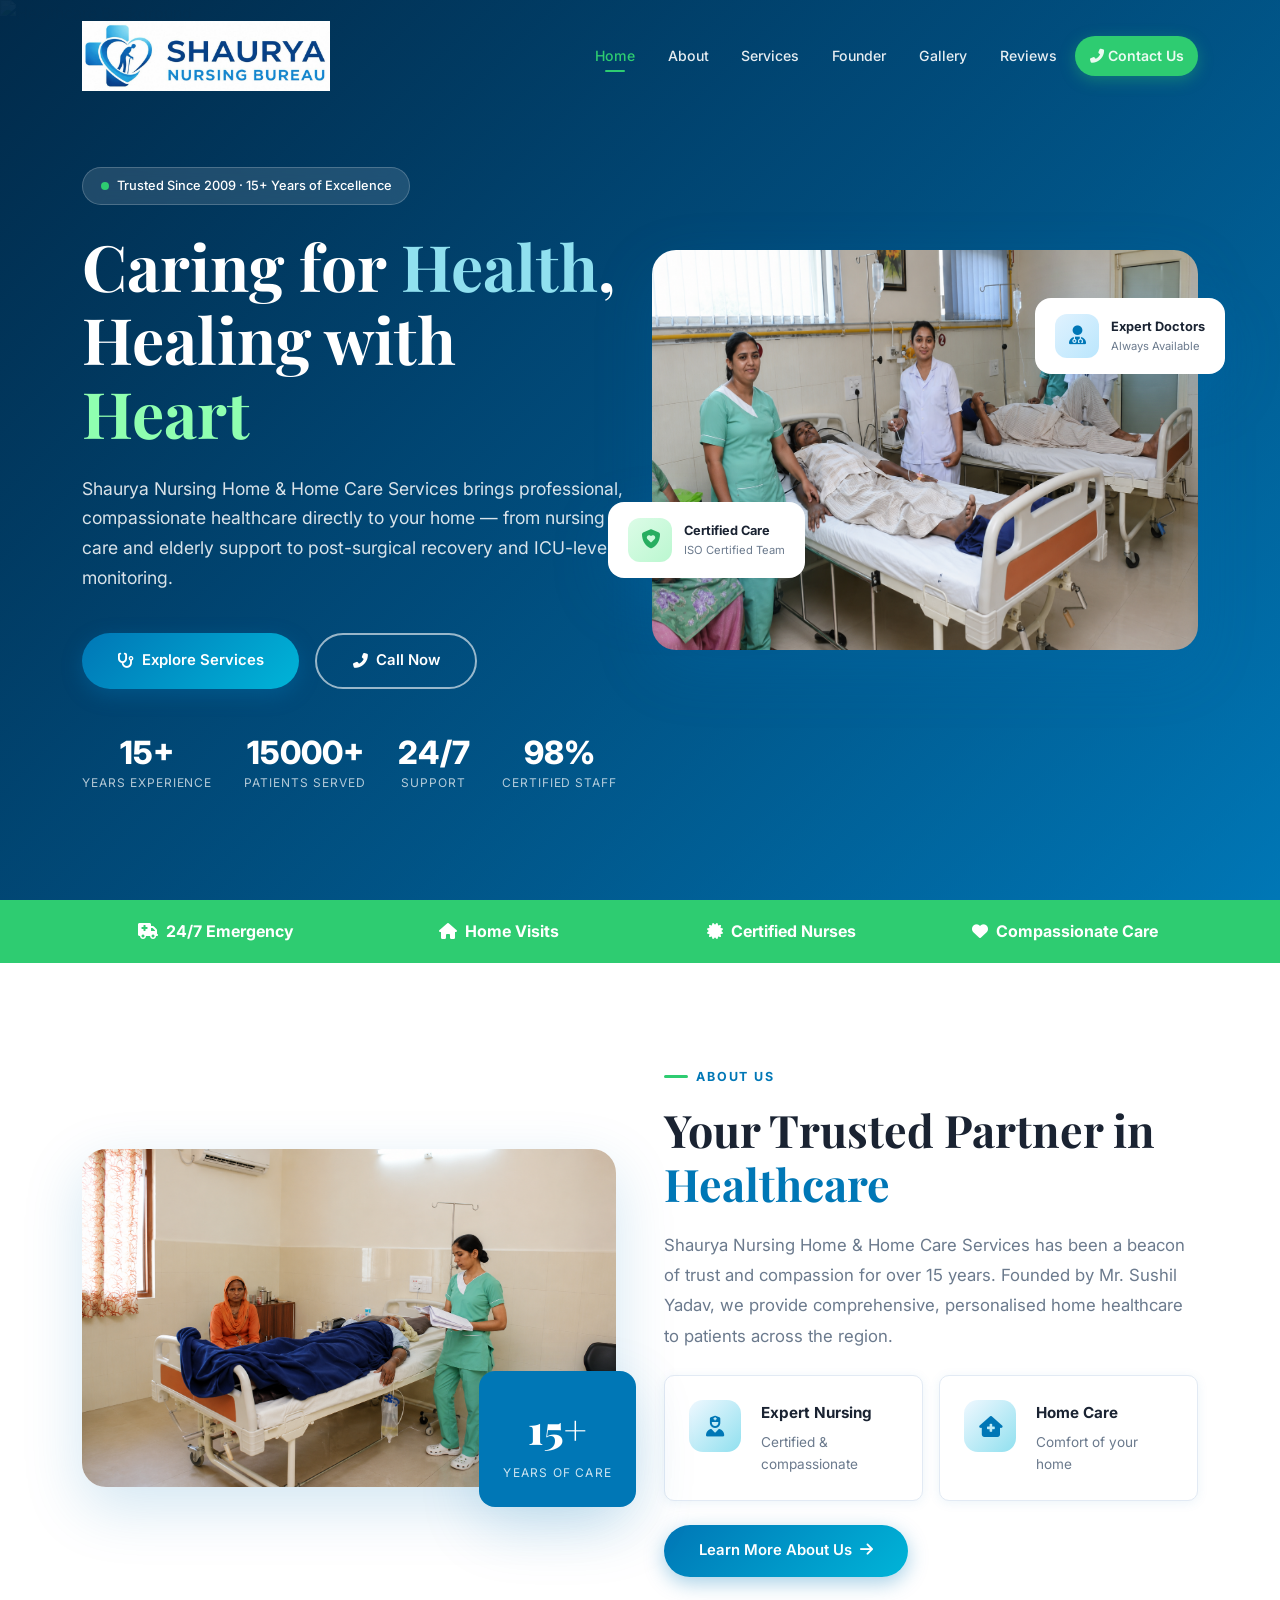
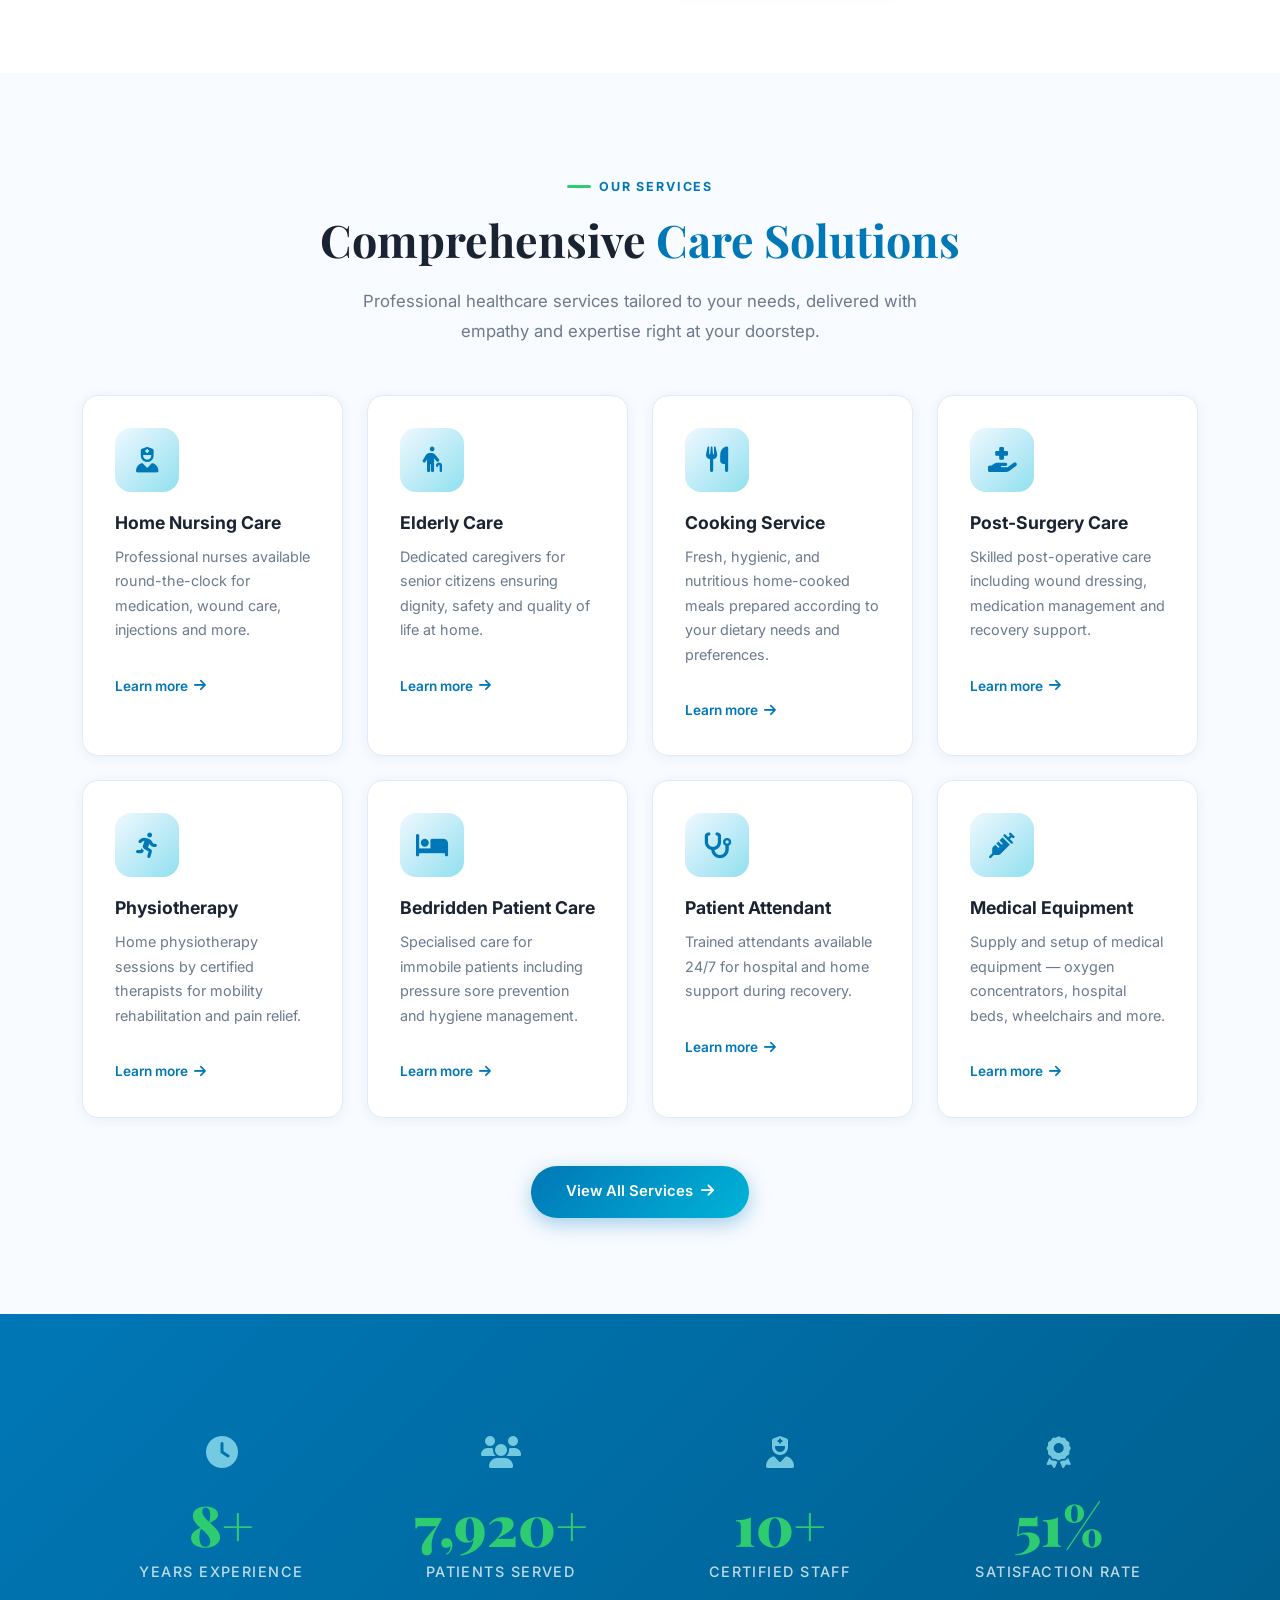
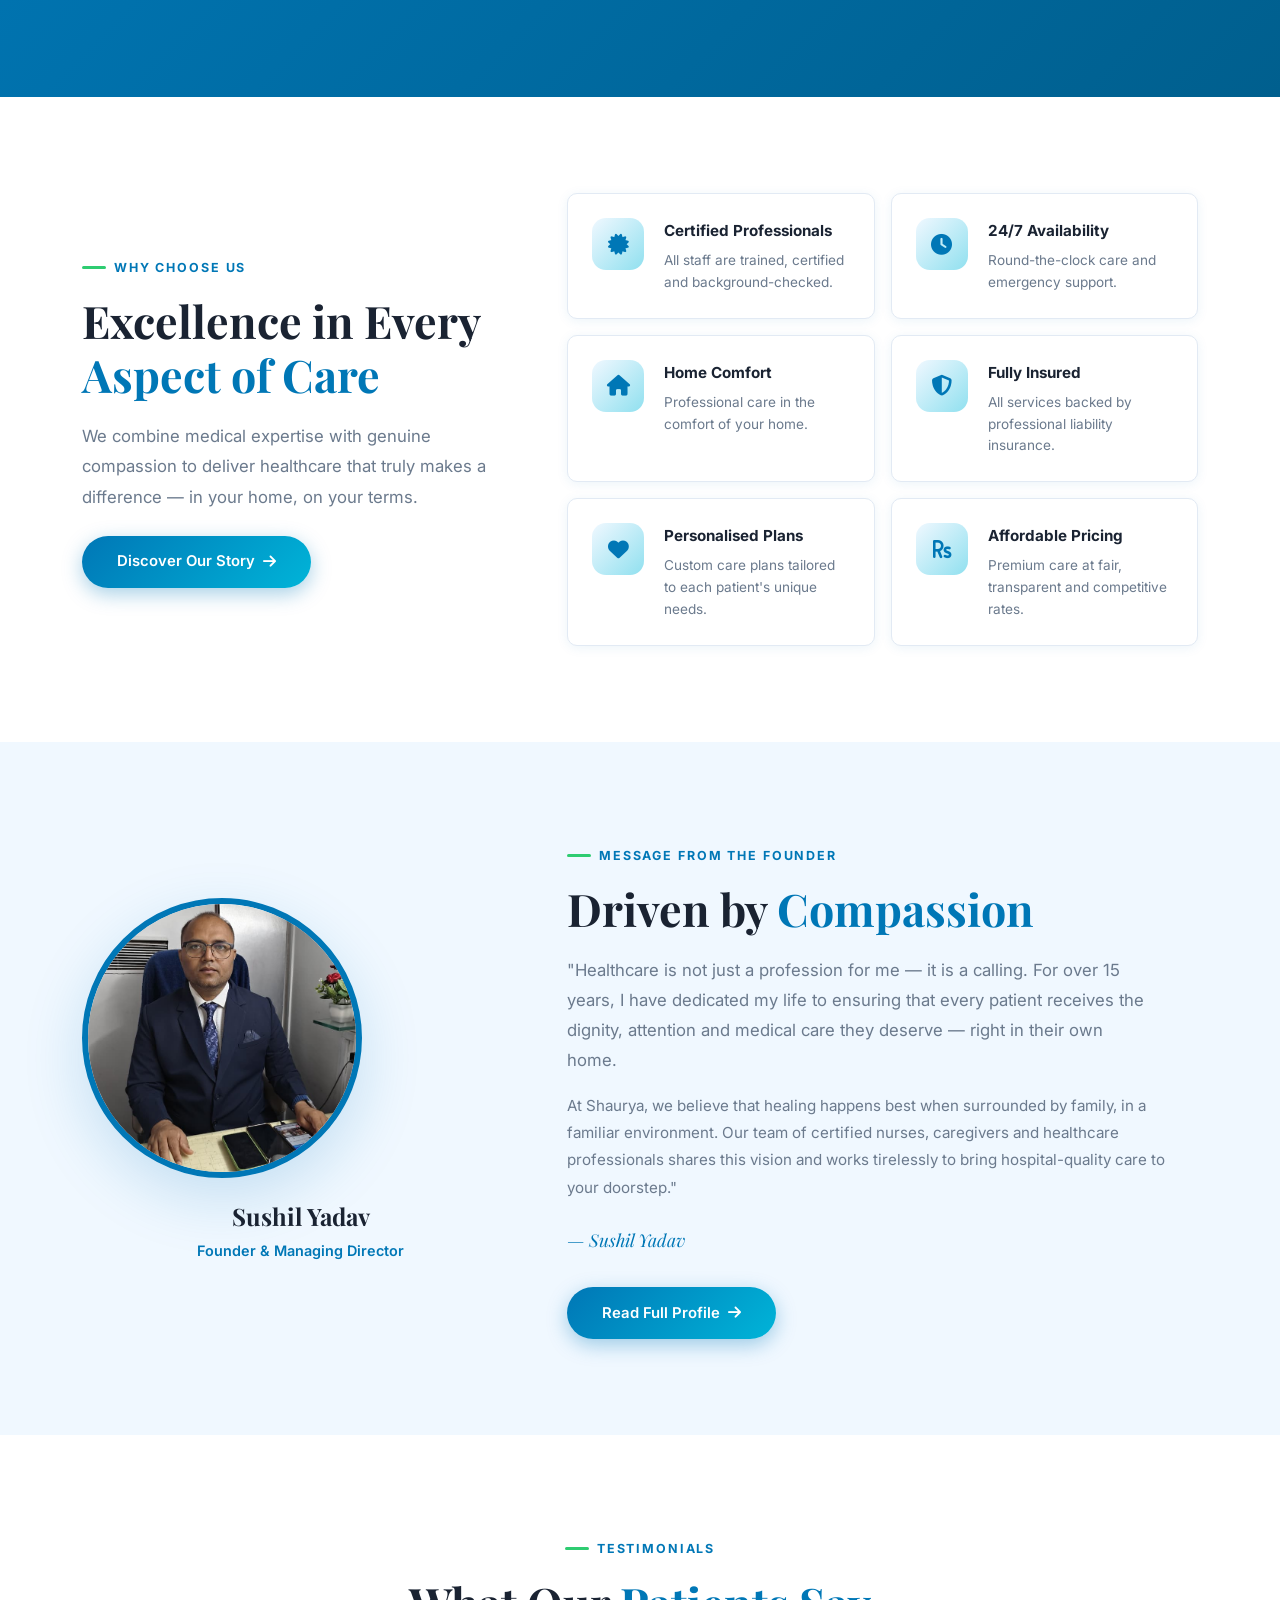
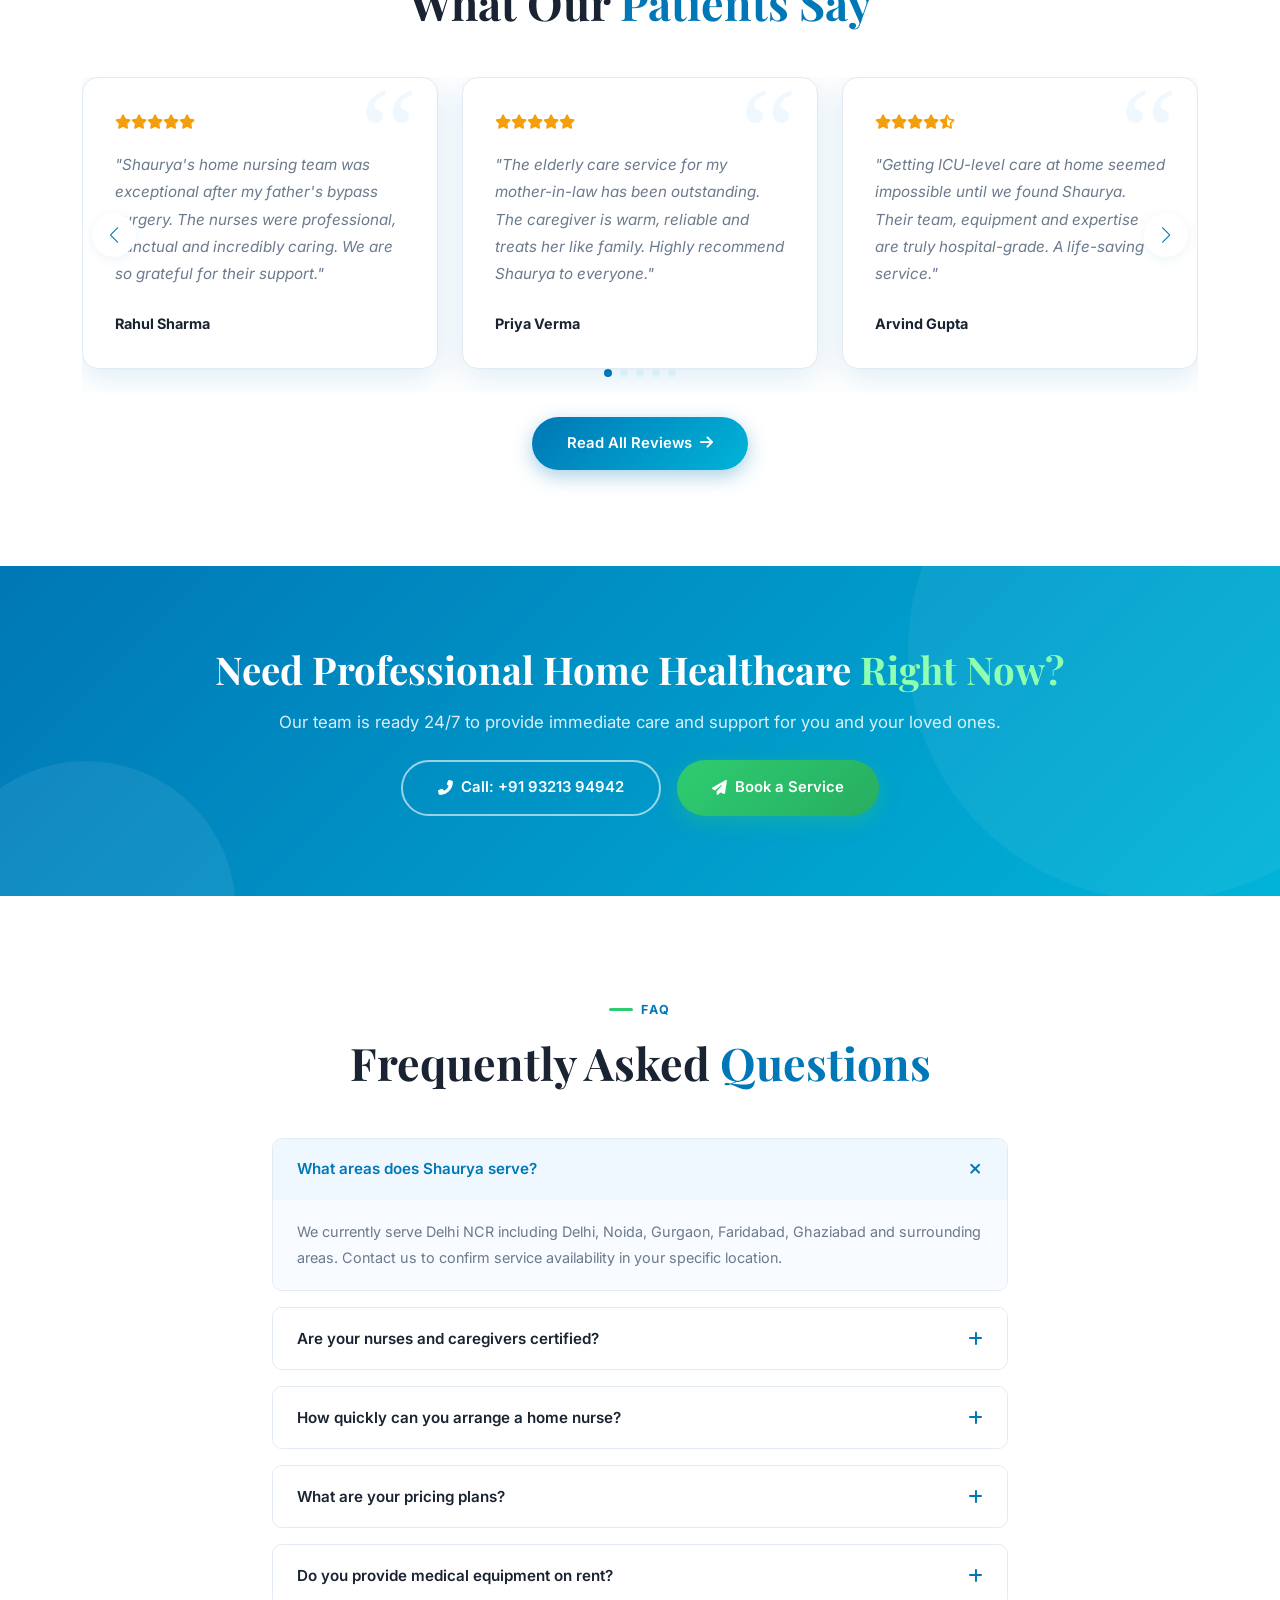
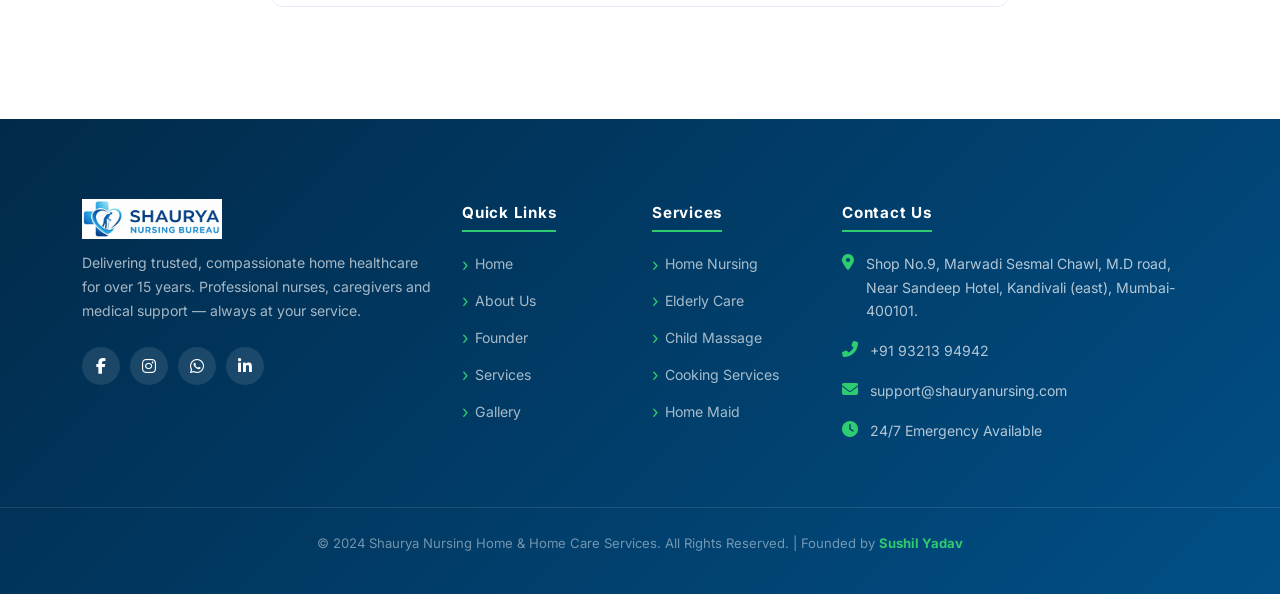
==== commit 8038edb5: "7" ====
--- a/Shaurya Nursing/index.html
+++ b/Shaurya Nursing/index.html
@@ -35,7 +35,7 @@
 <nav class="navbar-main navbar navbar-expand-lg">
   <div class="container">
     <a class="navbar-brand" href="/index.html">
-    <img src="./images/logo.jpg" alt="LOGO" srcset="">
+    <img src="./images/logo1.jpg" alt="LOGO" srcset="">
     </a>
     <button class="navbar-toggler" type="button" data-bs-toggle="collapse" data-bs-target="#navMenu">
       <i class="fas fa-bars"></i>
@@ -45,6 +45,7 @@
         <li class="nav-item"><a class="nav-link active" href="/index.html">Home</a></li>
         <li class="nav-item"><a class="nav-link" href="/pages/about.html">About</a></li>
         <li class="nav-item"><a class="nav-link" href="/pages/services.html">Services</a></li>
+        <li class="nav-item"><a class="nav-link" href="/pages/founder.html">Founder</a></li>
         <li class="nav-item"><a class="nav-link" href="/pages/gallery.html">Gallery</a></li>
         <li class="nav-item"><a class="nav-link" href="/pages/testimonials.html">Reviews</a></li>
         <li class="nav-item"><a class="nav-link nav-cta" href="/pages/contact.html"><i class="fas fa-phone-alt me-1"></i>Contact Us</a></li>
@@ -508,7 +509,7 @@
     <div class="row g-4">
       <div class="col-lg-4">
         <div class="footer-brand">
-          <img src="./images/logo.jpg" alt="Shaurya Nursing Home & Home Care Services" loading="lazy" style="width:140px;margin-right:8px"/>
+          <img src="./images/logo1.jpg" alt="Shaurya Nursing Home & Home Care Services" loading="lazy" style="width:140px;margin-right:8px"/>
           <p>Delivering trusted, compassionate home healthcare for over 15 years. Professional nurses, caregivers and medical support — always at your service.</p>
         </div>
         <div class="footer-social">
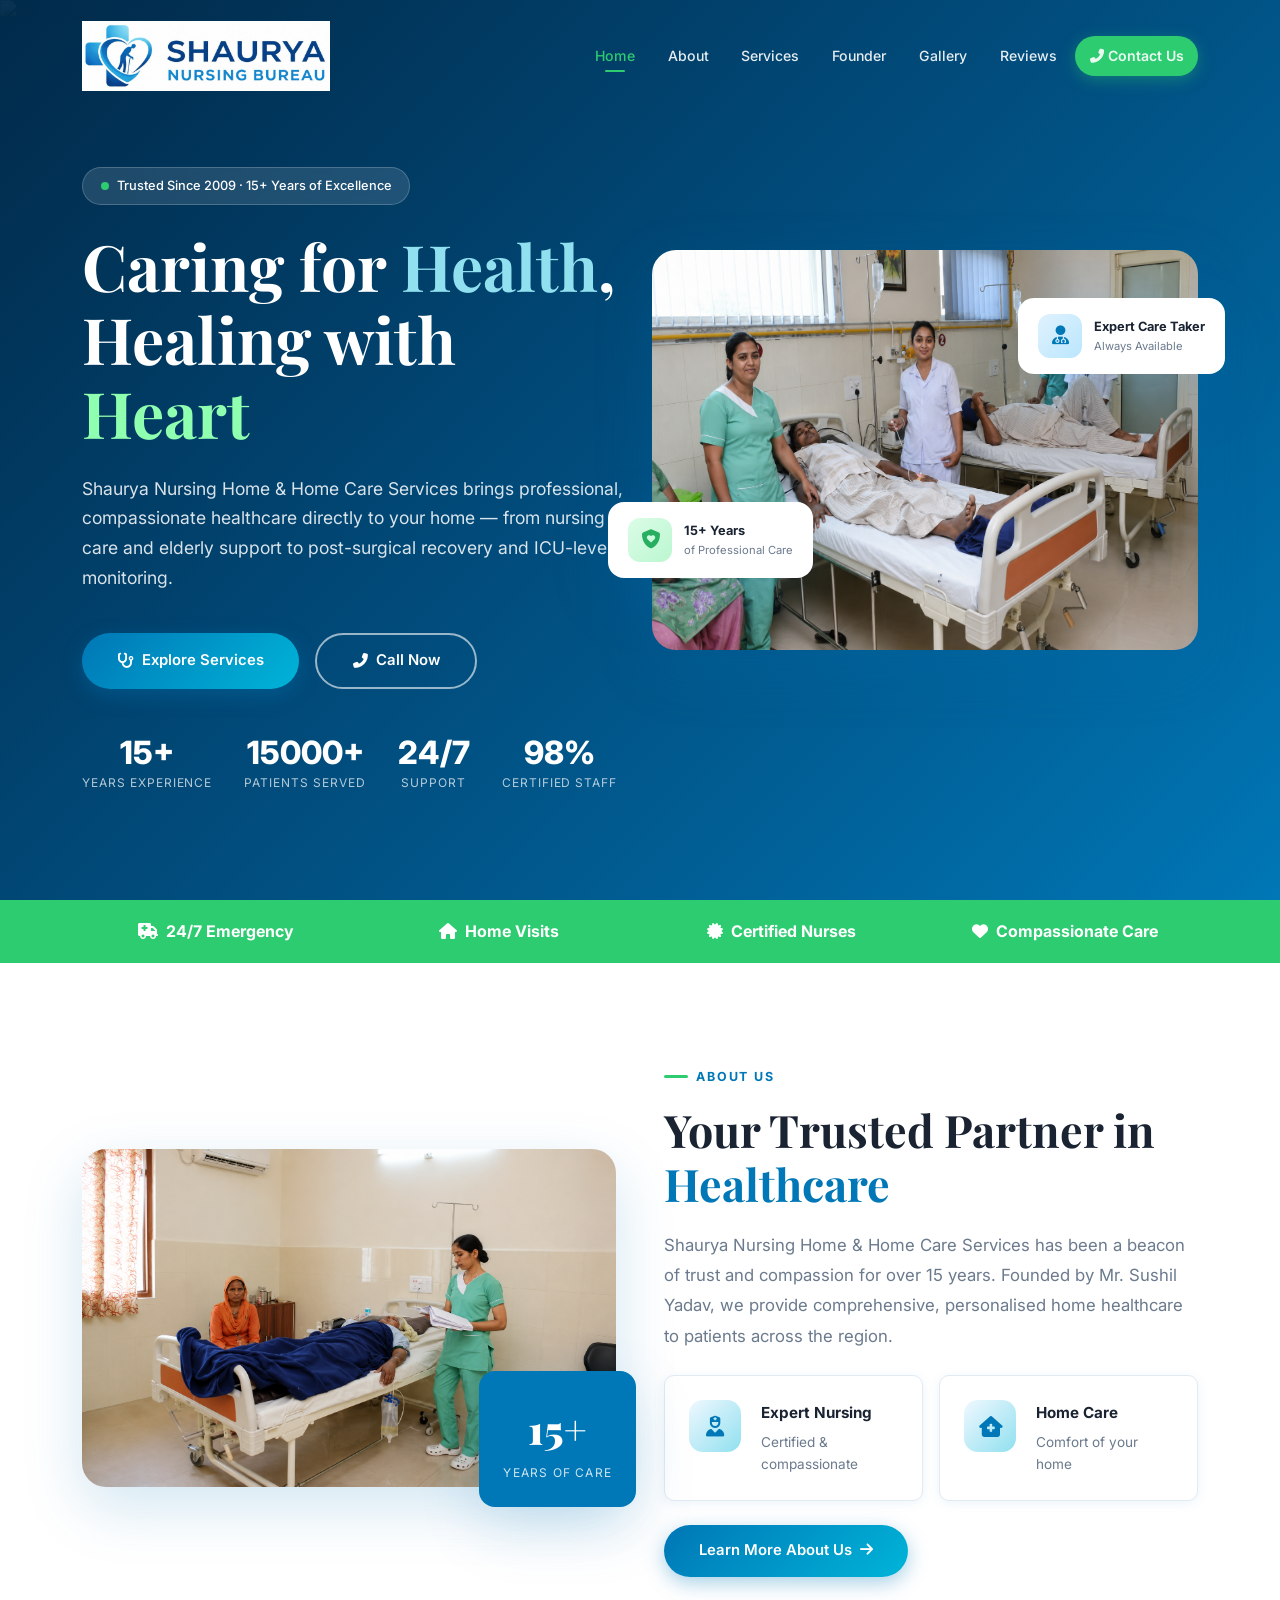
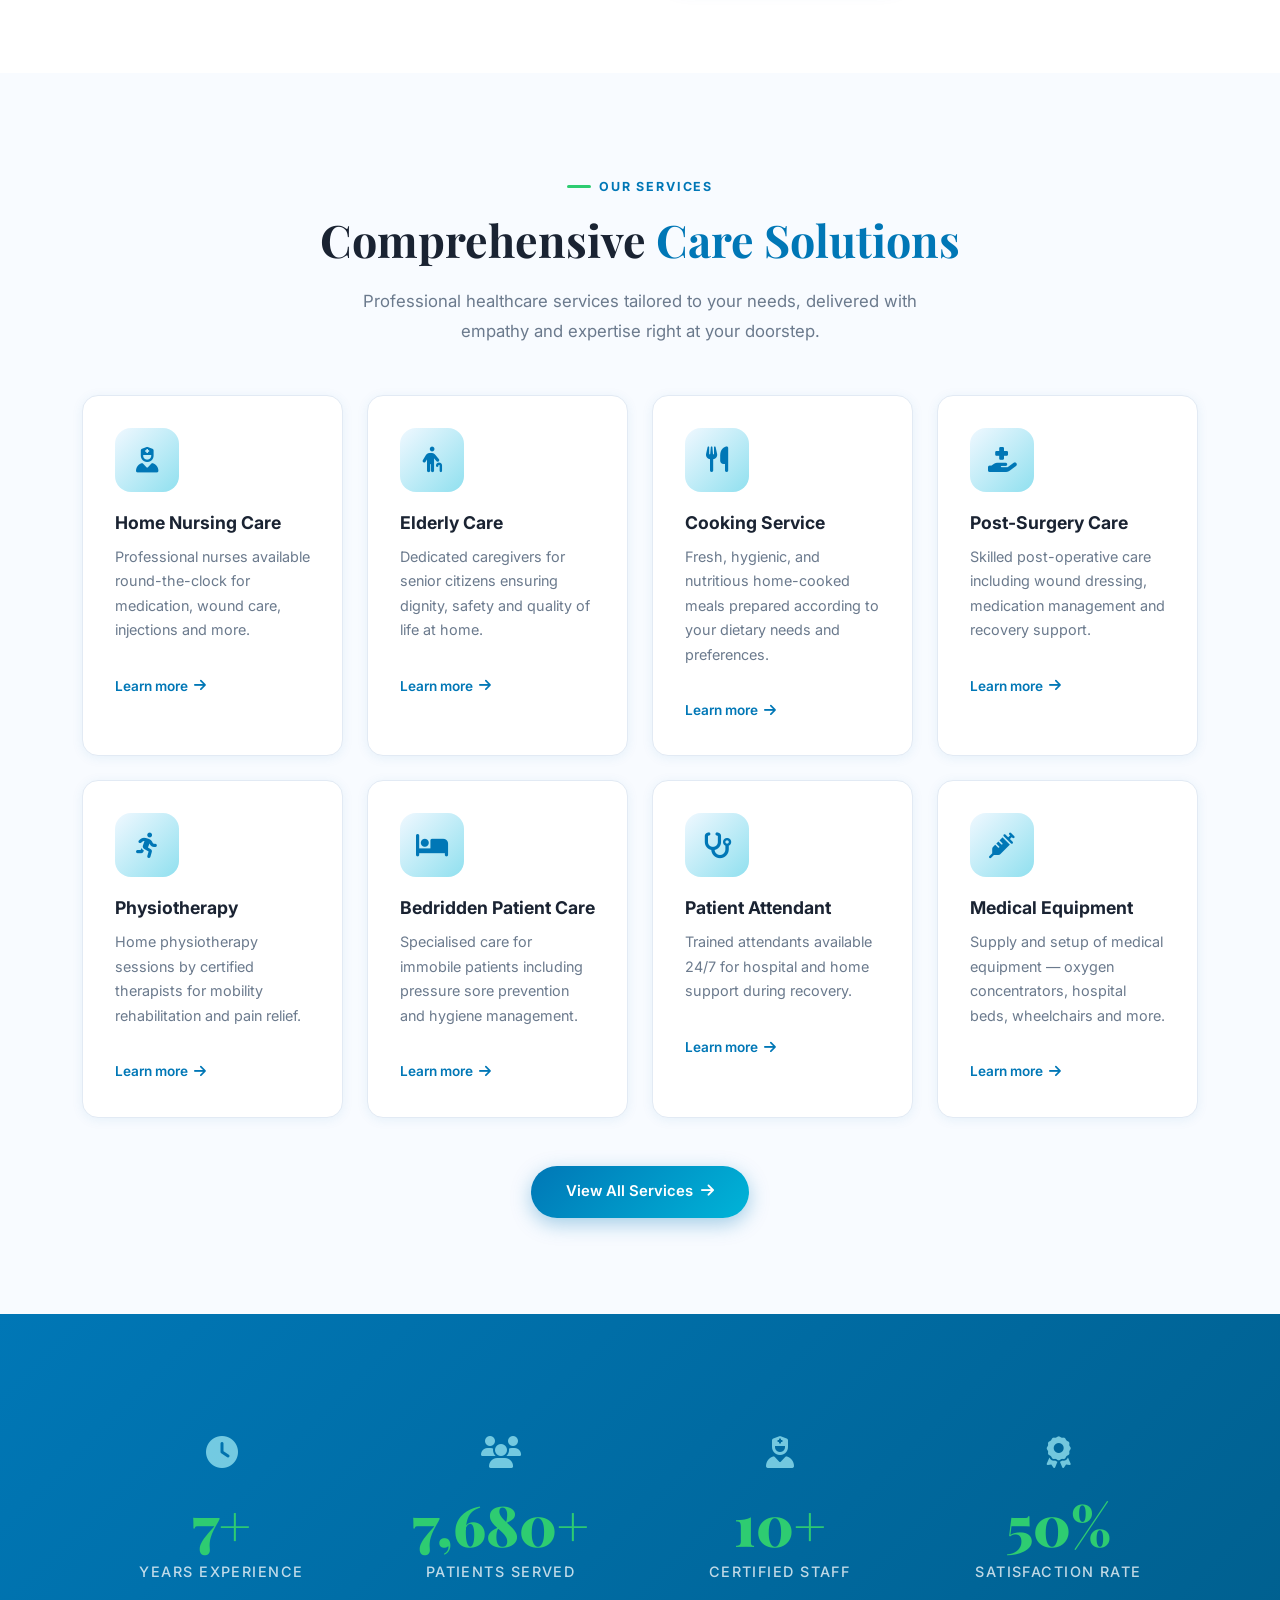
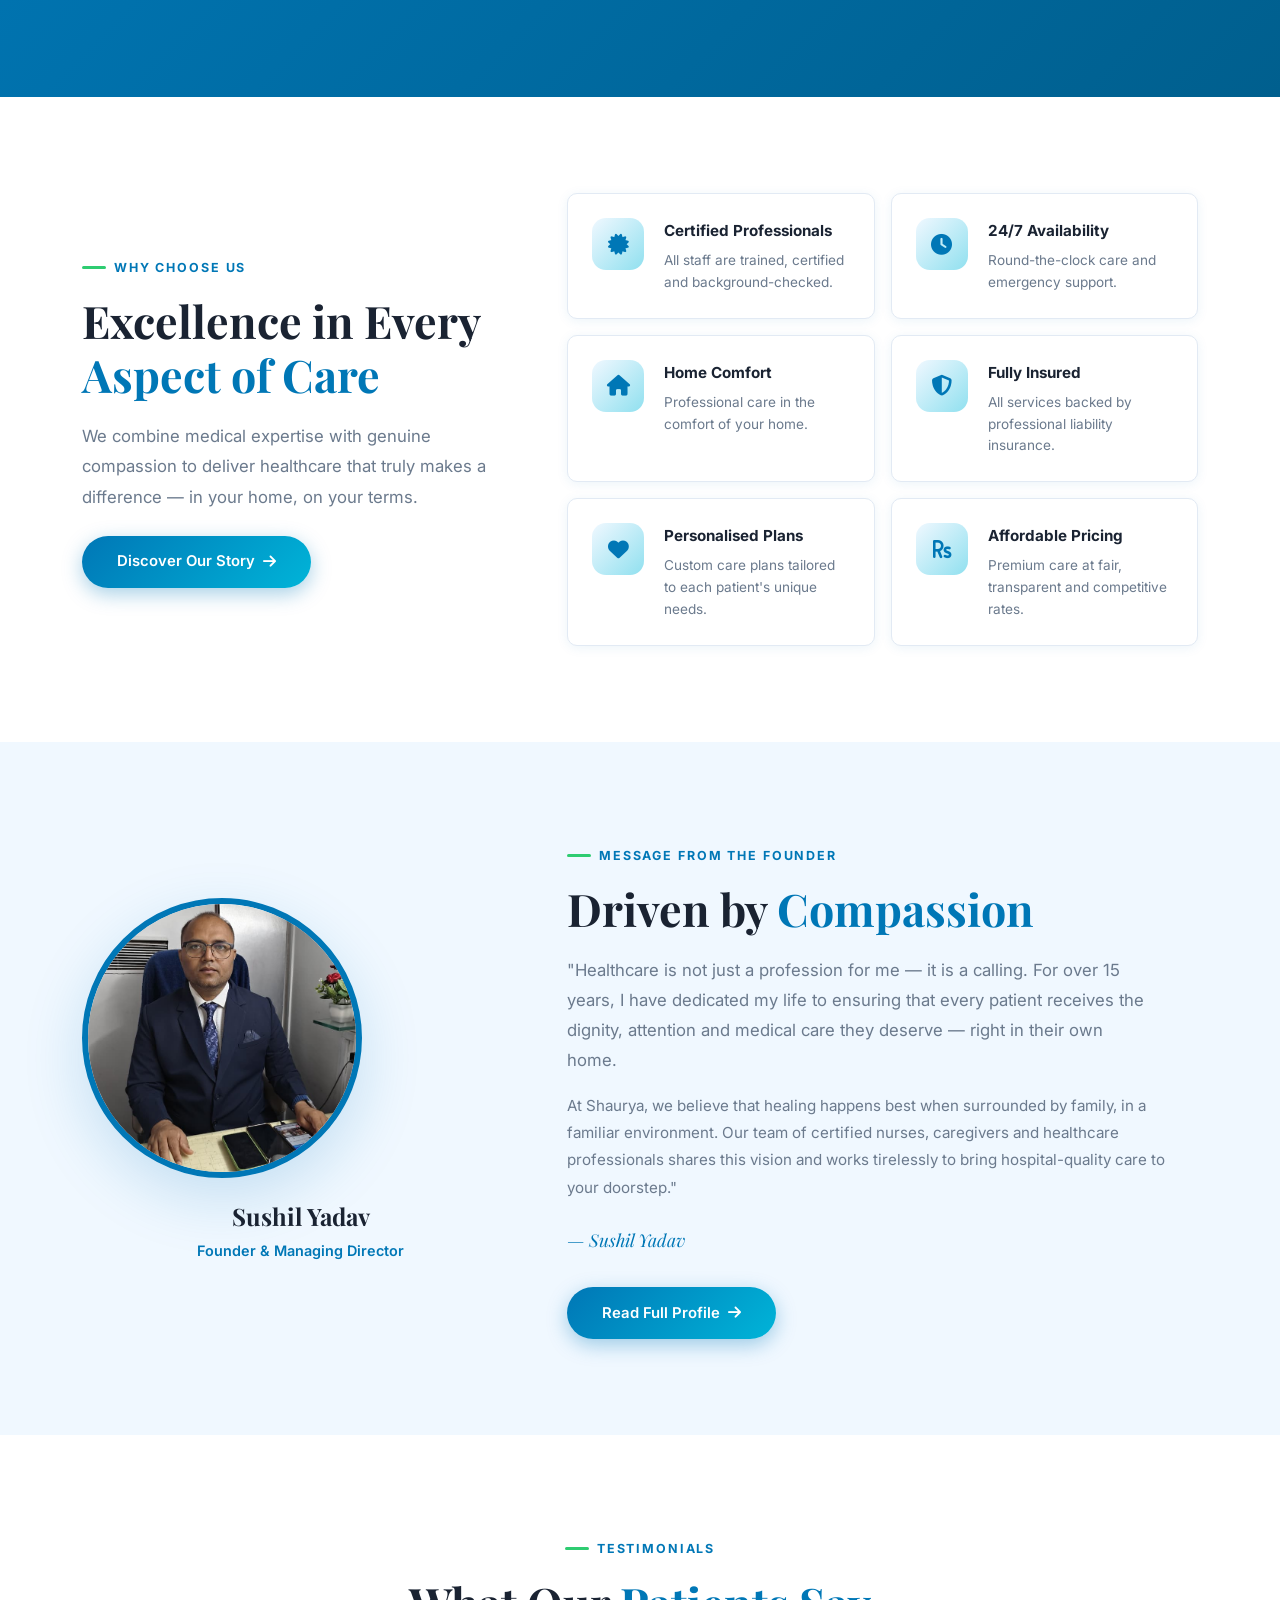
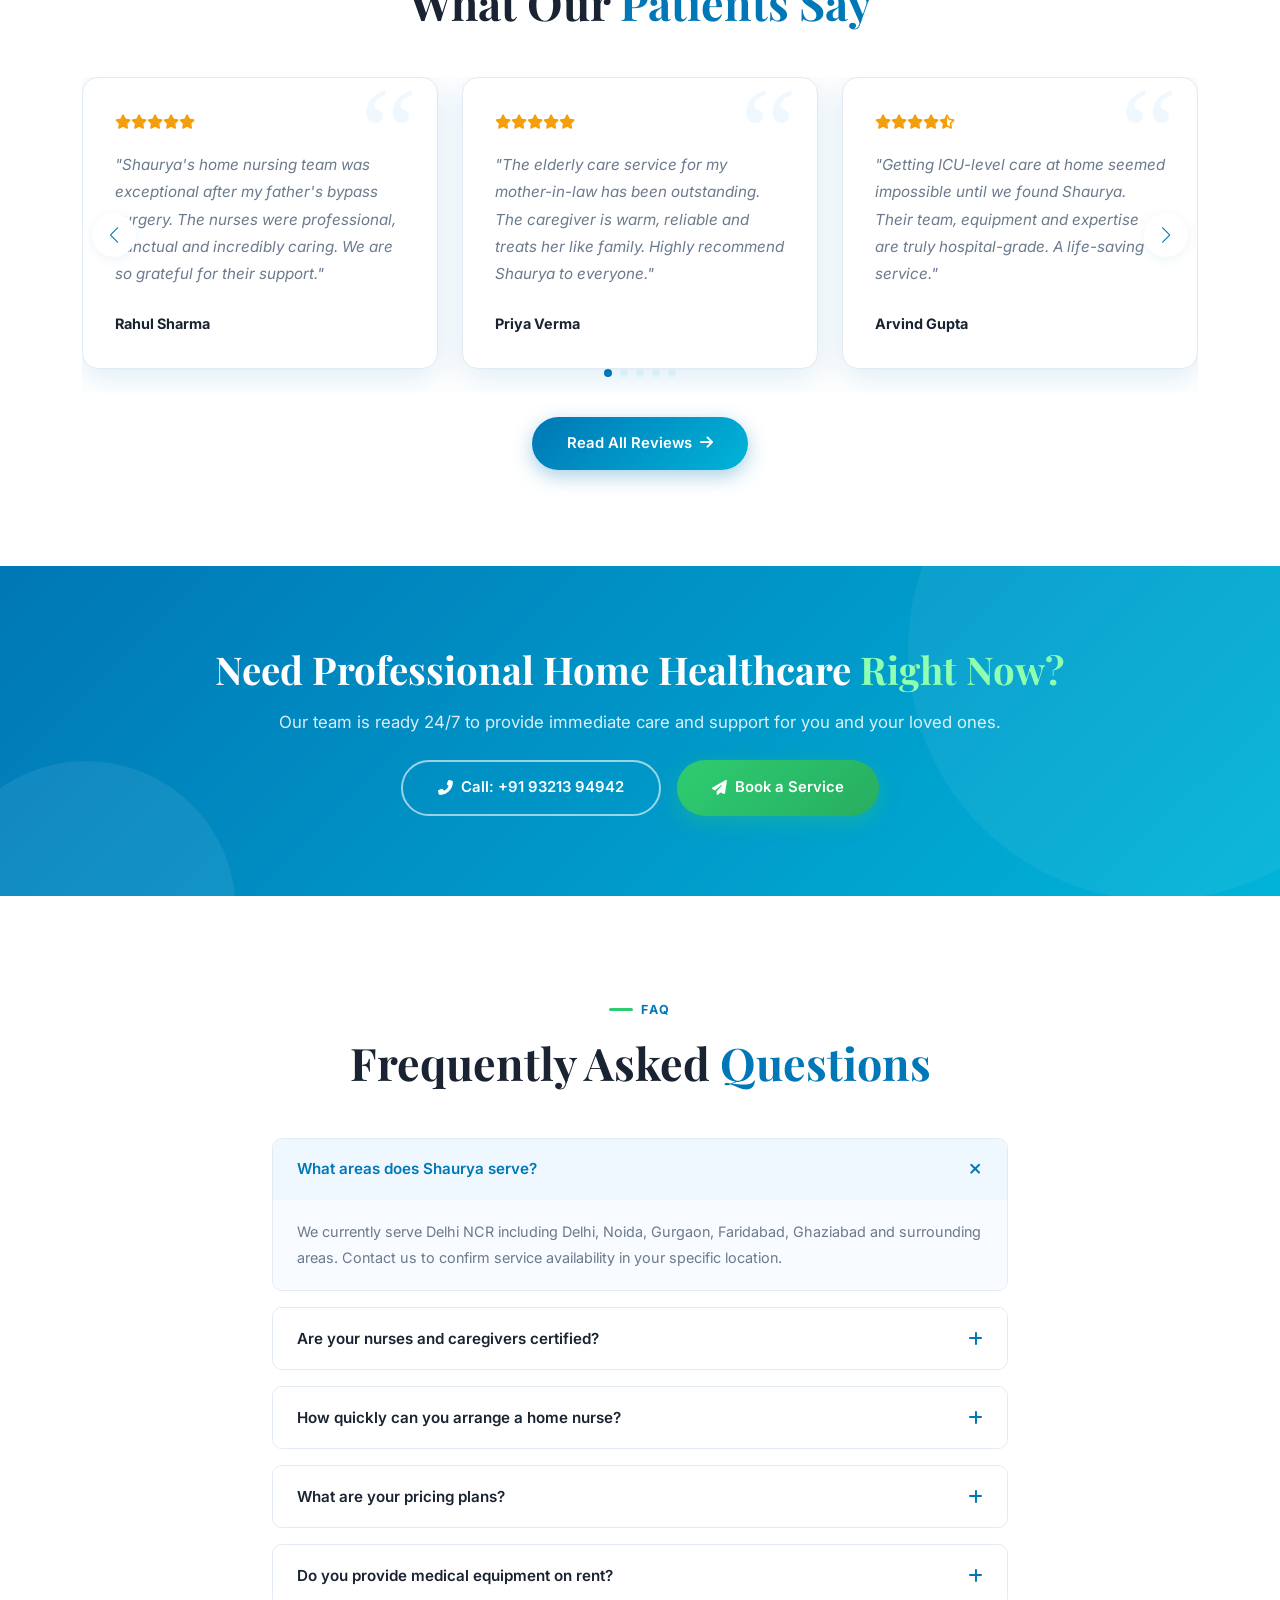
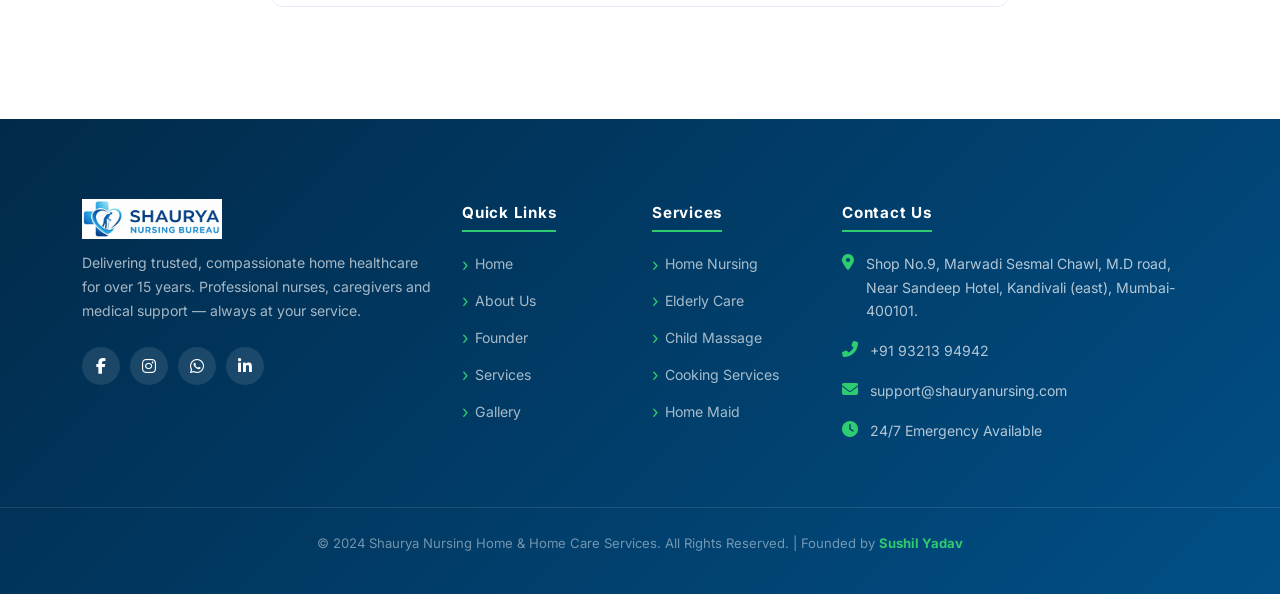
==== commit 9fb33ff3: "9" ====
--- a/Shaurya Nursing/index.html
+++ b/Shaurya Nursing/index.html
@@ -80,11 +80,11 @@
           <img src="./images/home2.png" alt="Professional Healthcare Team" style="border-radius:24px;"/>
           <div class="hero-float-card hero-float-card-1">
             <div class="icon" style="background:linear-gradient(135deg,#e0f2fe,#bae6fd)"><i class="fas fa-user-md" style="color:#0077B6"></i></div>
-            <div><div class="title">Expert Doctors</div><div class="sub">Always Available</div></div>
+            <div><div class="title">Expert Care Taker</div><div class="sub">Always Available</div></div>
           </div>
           <div class="hero-float-card hero-float-card-2">
             <div class="icon" style="background:linear-gradient(135deg,#dcfce7,#bbf7d0)"><i class="fas fa-shield-heart" style="color:#27AE60"></i></div>
-            <div><div class="title">Certified Care</div><div class="sub">ISO Certified Team</div></div>
+            <div><div class="title">15+ Years</div><div class="sub">of Professional Care</div></div>
           </div>
         </div>
       </div>
--- a/Shaurya Nursing/style.css
+++ b/Shaurya Nursing/style.css
@@ -993,7 +993,7 @@
   .section-pad { padding: 48px 0; }
   .footer { padding-top: 48px; }
 }
-@media (max-width: 480px) {
+@media (max-width: 680px) {
 .nav-item a{
     color: white;
 }
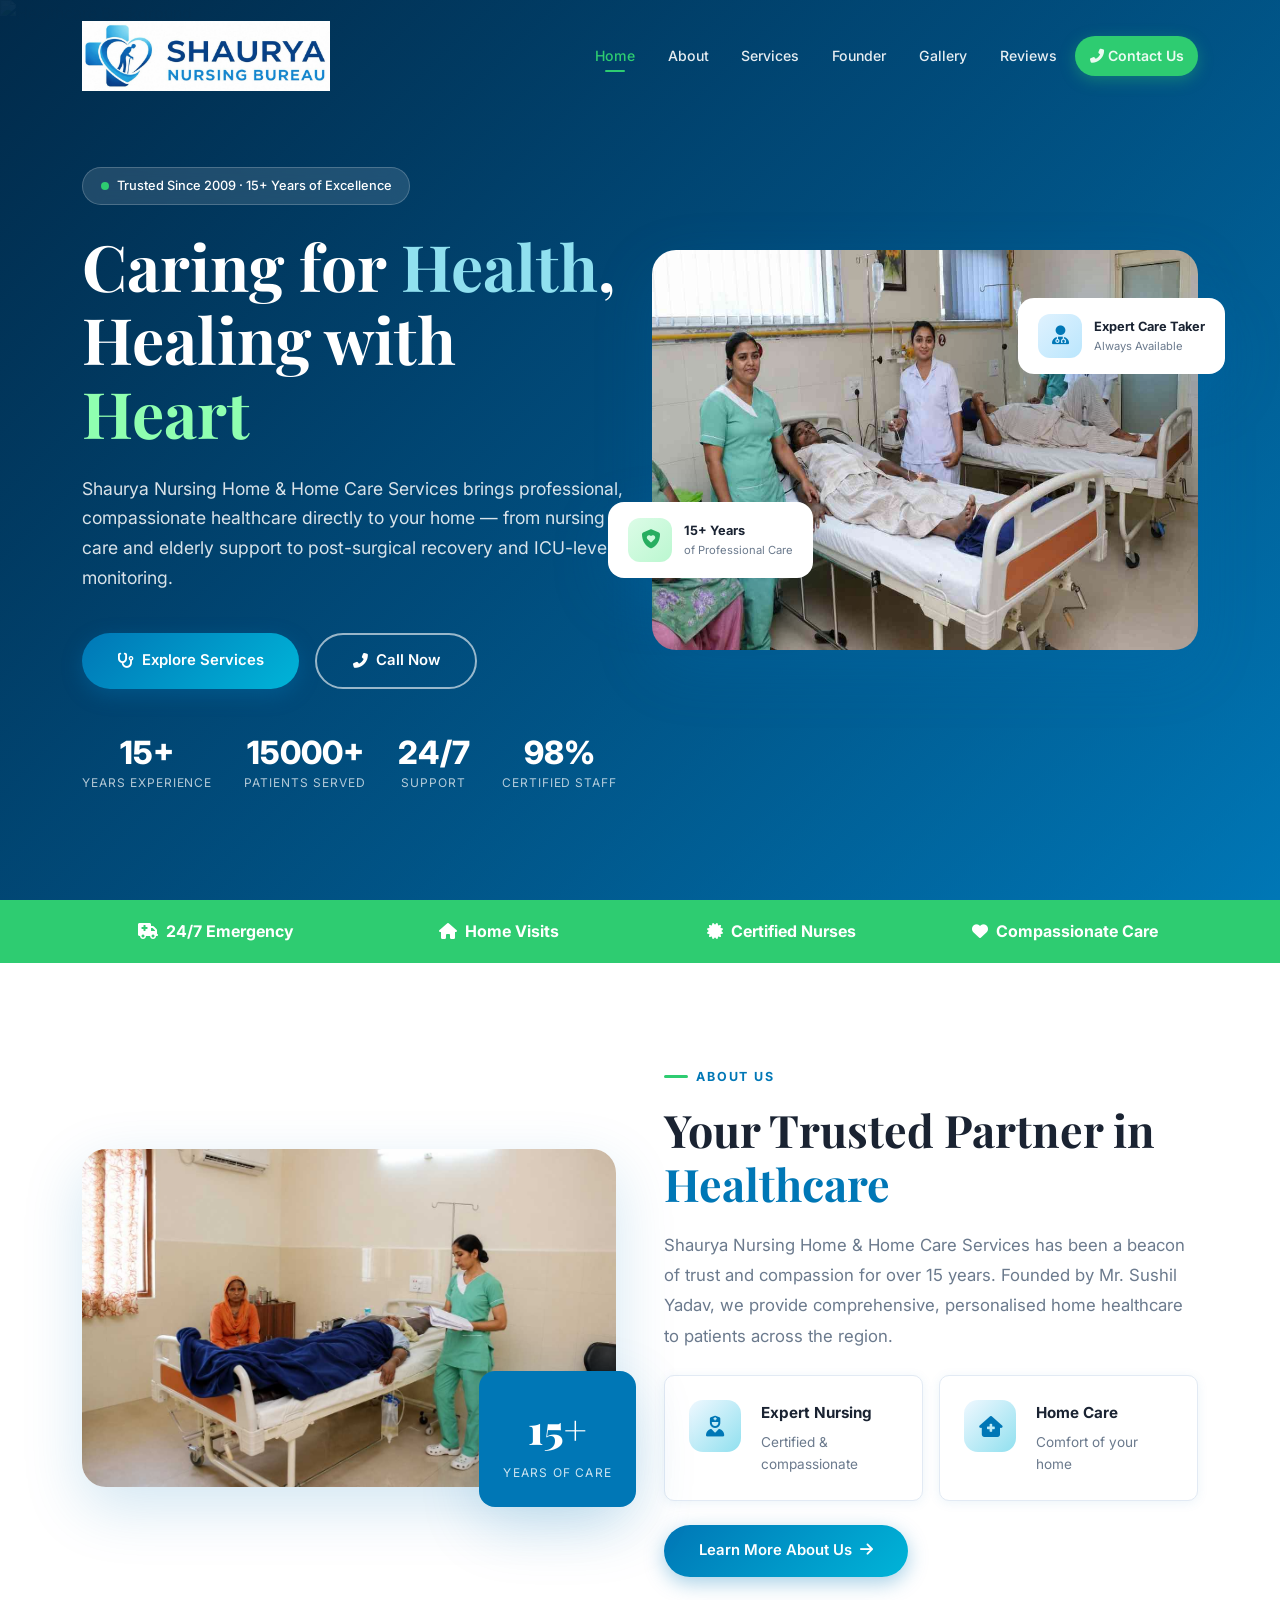
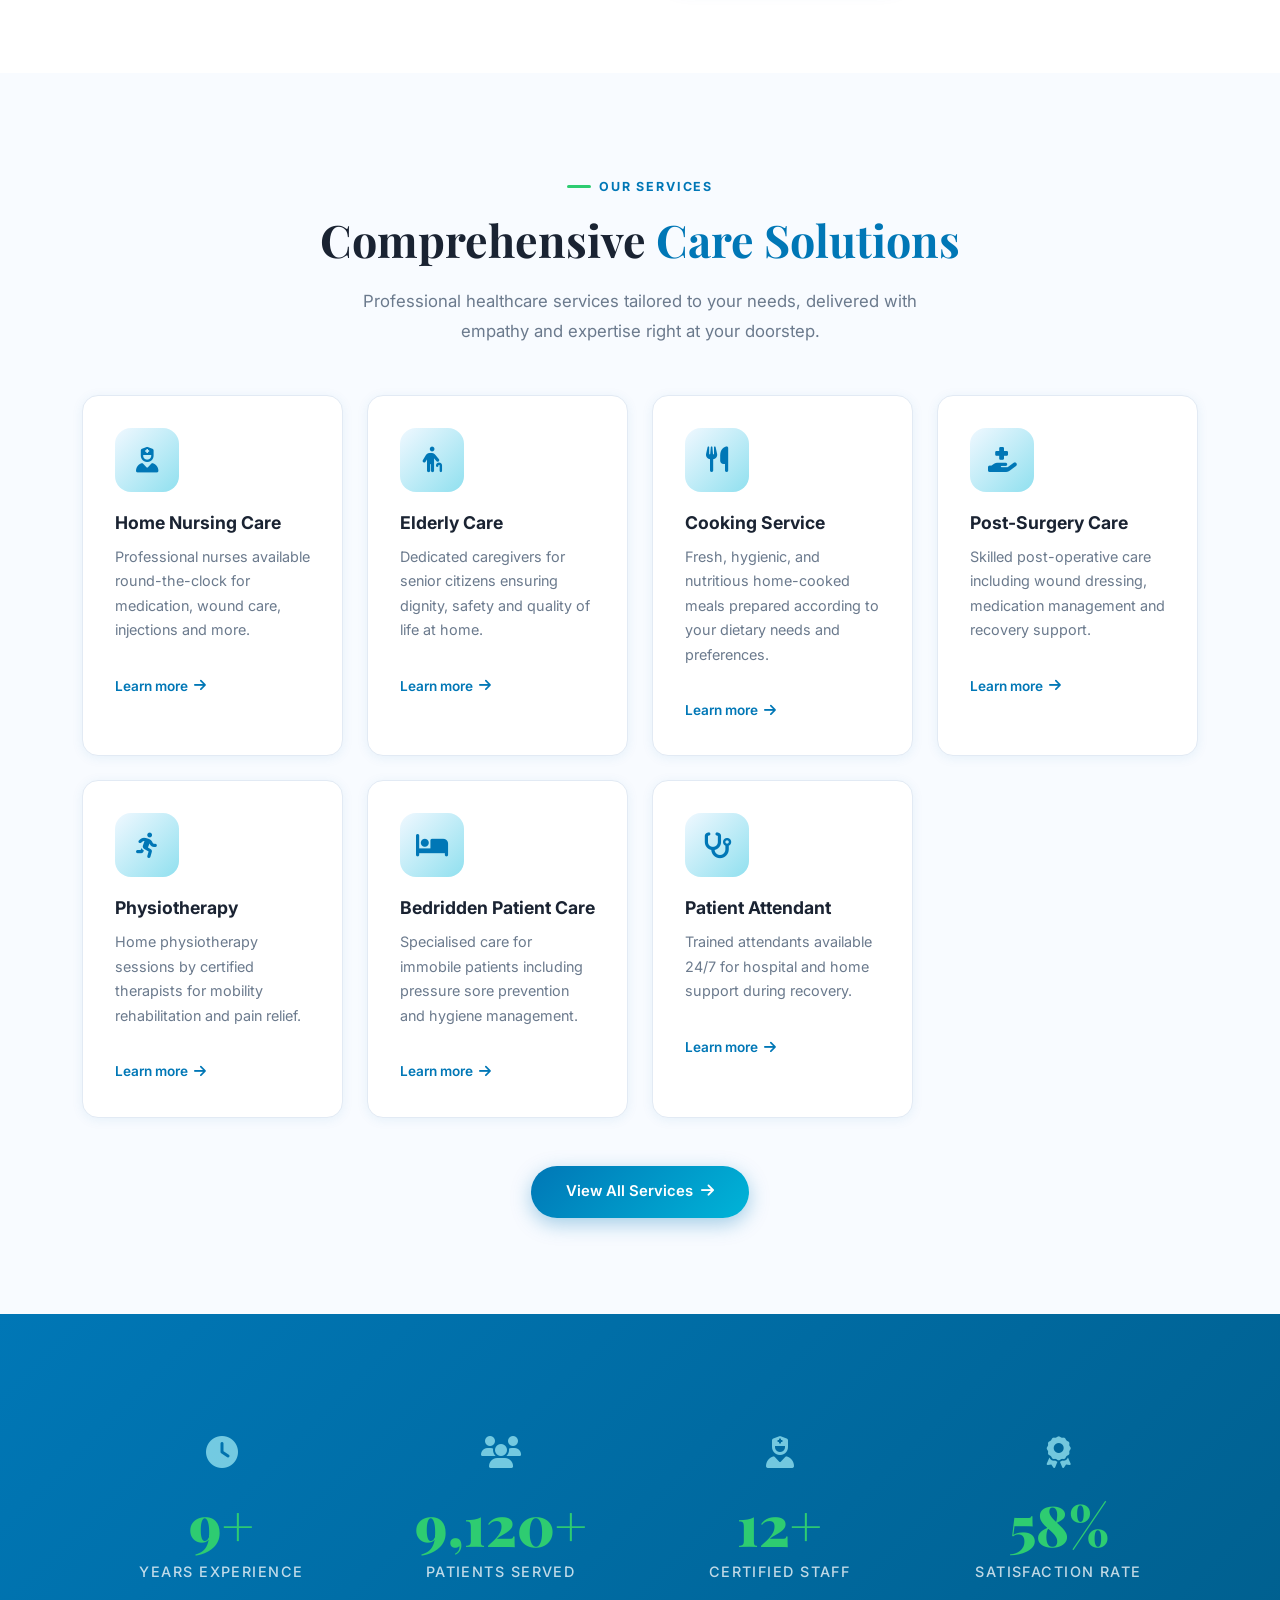
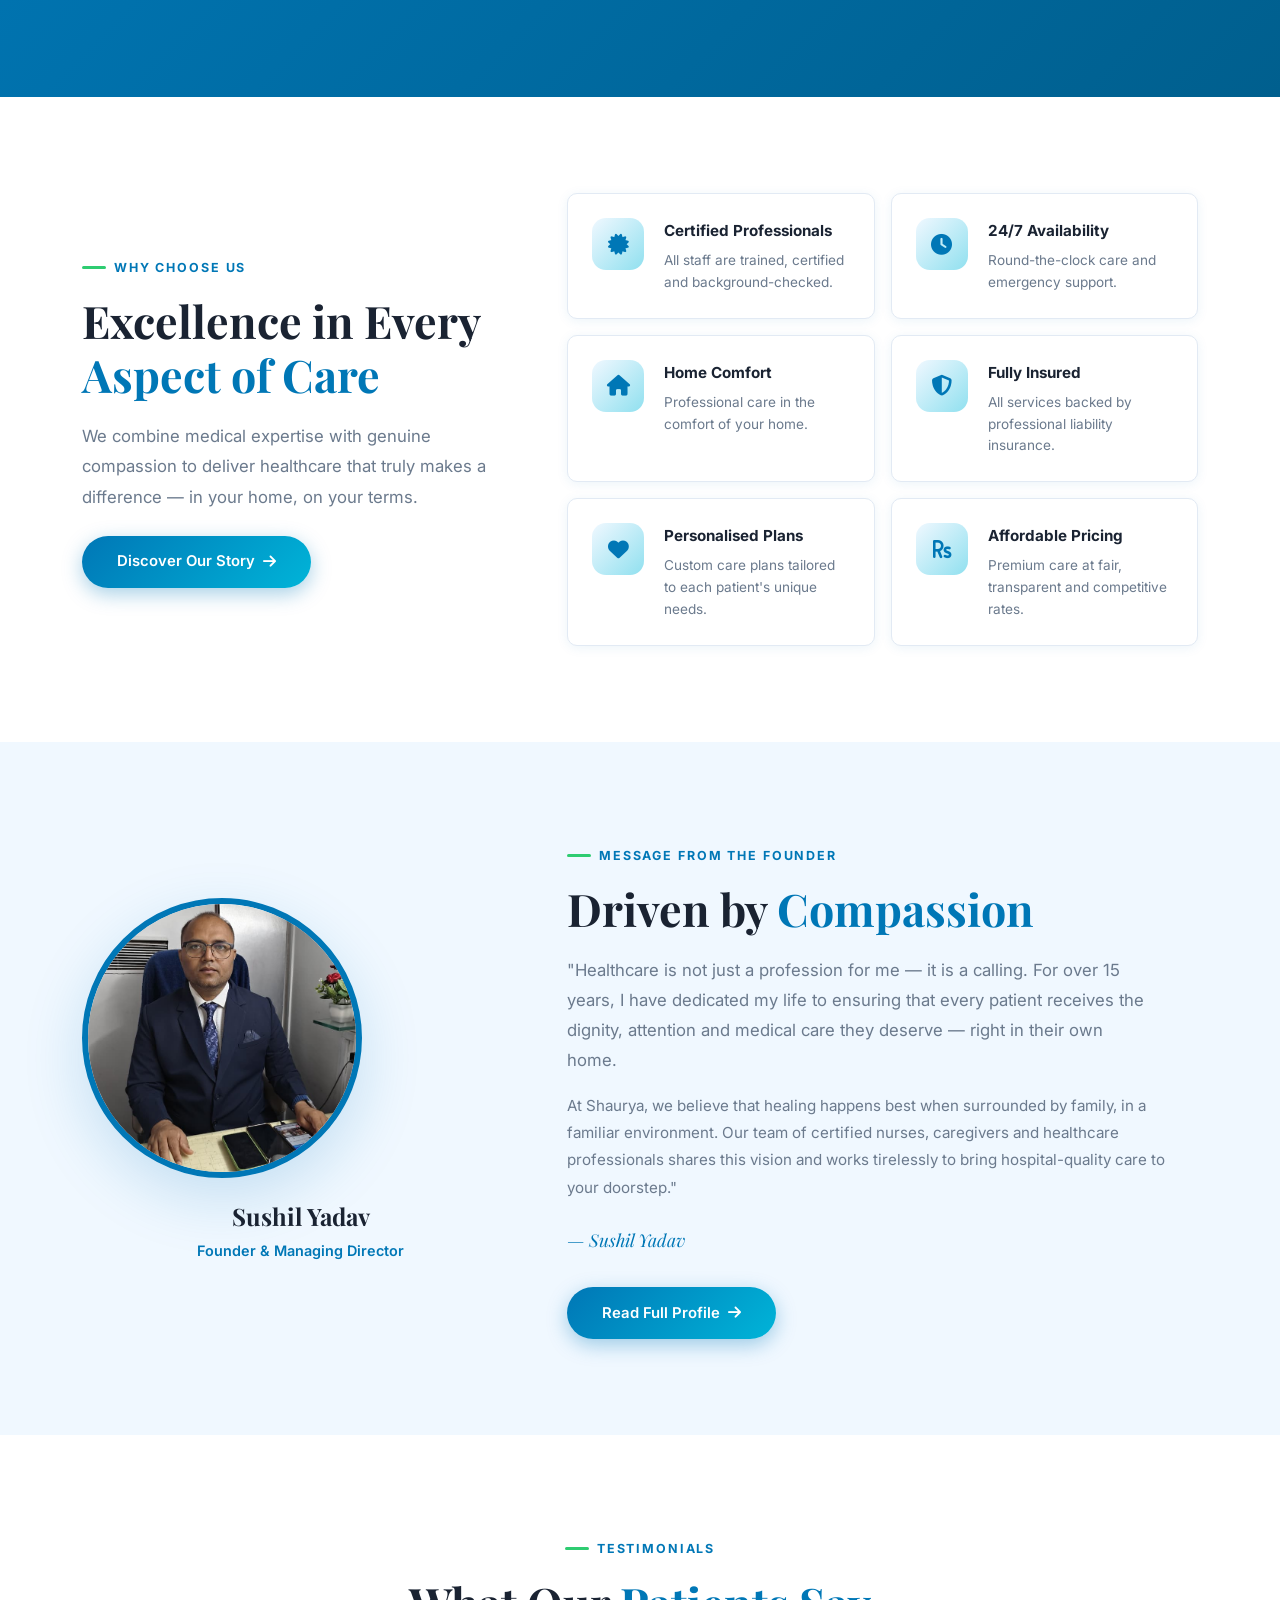
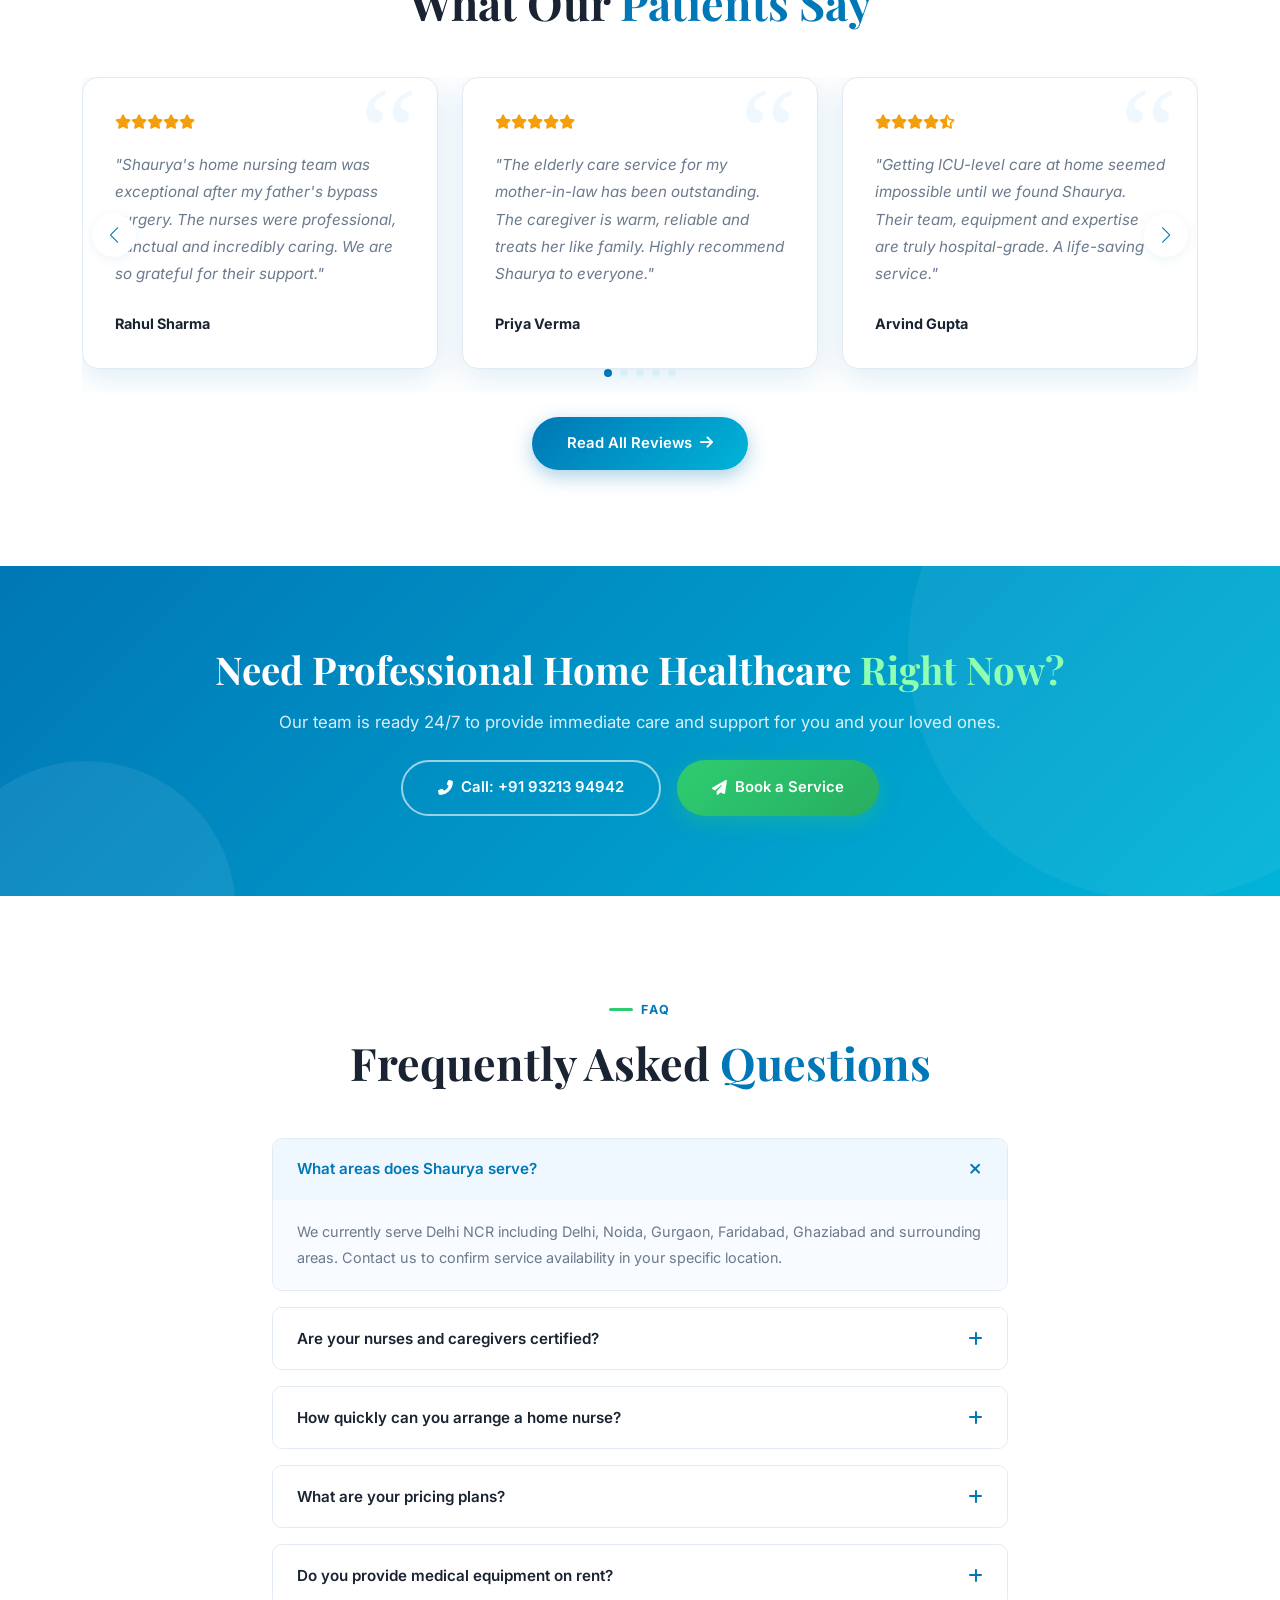
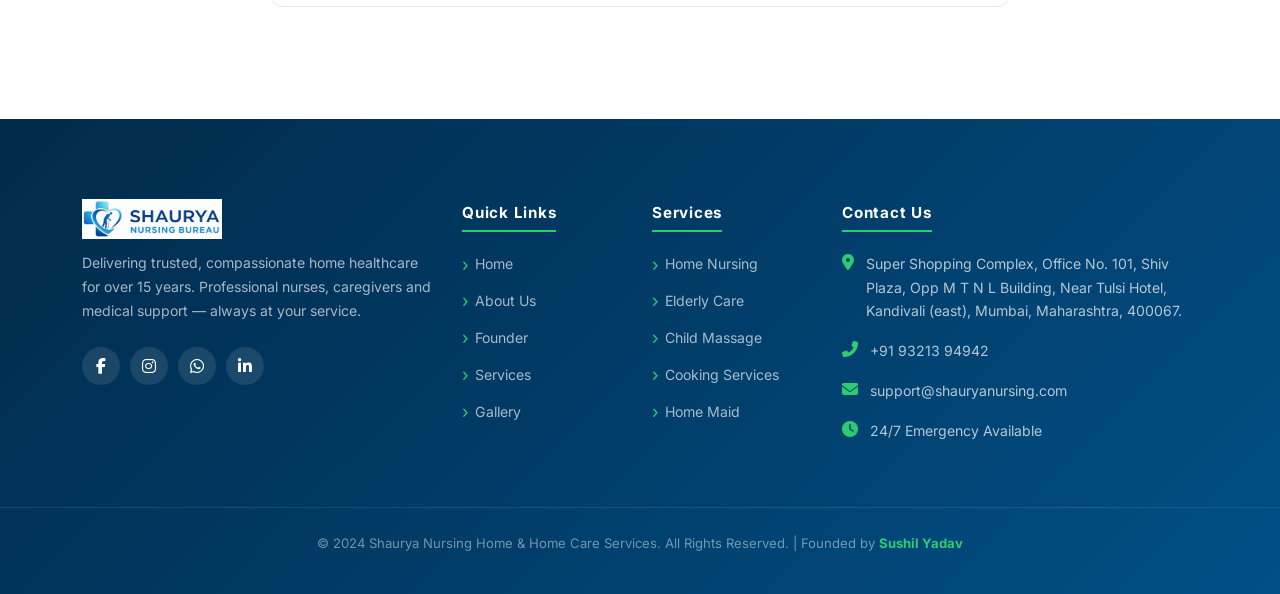
==== commit d5ed2941: "10" ====
--- a/Shaurya Nursing/index.html
+++ b/Shaurya Nursing/index.html
@@ -77,7 +77,7 @@
       </div>
       <div class="col-lg-6 d-none d-lg-block">
         <div class="hero-image-card position-relative">
-          <img src="./images/home2.png" alt="Professional Healthcare Team" style="border-radius:24px;"/>
+          <img src="./images/home2.jpeg" alt="Professional Healthcare Team" style="border-radius:24px;"/>
           <div class="hero-float-card hero-float-card-1">
             <div class="icon" style="background:linear-gradient(135deg,#e0f2fe,#bae6fd)"><i class="fas fa-user-md" style="color:#0077B6"></i></div>
             <div><div class="title">Expert Care Taker</div><div class="sub">Always Available</div></div>
@@ -115,7 +115,7 @@
     <div class="row align-items-center g-5">
       <div class="col-lg-6" data-aos="fade-right">
         <div class="position-relative">
-          <img src="./images/home3.png" alt="Nursing Care" style="border-radius:24px;width:100%;box-shadow:var(--shadow-lg)"/>
+          <img src="./images/home3.jpeg" alt="Nursing Care" style="border-radius:24px;width:100%;box-shadow:var(--shadow-lg)"/>
           <div style="position:absolute;bottom:-20px;right:-20px;background:var(--primary);color:white;border-radius:16px;padding:1.5rem;text-align:center;box-shadow:var(--shadow-lg)">
             <div style="font-size:2.5rem;font-weight:900;font-family:var(--font-serif)">15+</div>
             <div style="font-size:0.75rem;text-transform:uppercase;letter-spacing:.1em;opacity:.8">Years of Care</div>
@@ -211,14 +211,7 @@
           <a href="/pages/services.html" class="learn-more">Learn more <i class="fas fa-arrow-right"></i></a>
         </div>
       </div>
-      <div class="col-sm-6 col-lg-3" data-aos="fade-up" data-aos-delay="400">
-        <div class="service-card">
-          <div class="service-icon"><i class="fas fa-syringe"></i></div>
-          <h4>Medical Equipment</h4>
-          <p>Supply and setup of medical equipment — oxygen concentrators, hospital beds, wheelchairs and more.</p>
-          <a href="/pages/services.html" class="learn-more">Learn more <i class="fas fa-arrow-right"></i></a>
-        </div>
-      </div>
+      
     </div>
     <div class="text-center mt-5" data-aos="fade-up">
       <a href="/pages/services.html" class="btn-primary-custom">View All Services <i class="fas fa-arrow-right"></i></a>
@@ -541,7 +534,7 @@
       </div>
       <div class="col-lg-4">
         <h6>Contact Us</h6>
-        <div class="footer-contact-item"><i class="fas fa-map-marker-alt"></i><span>Shop No.9, Marwadi Sesmal Chawl, M.D road, Near Sandeep Hotel, Kandivali (east), Mumbai-400101.</span></div>
+        <div class="footer-contact-item"><i class="fas fa-map-marker-alt"></i><span>Super Shopping Complex, Office No. 101, Shiv Plaza, Opp M T N L Building, Near Tulsi Hotel, Kandivali (east), Mumbai, Maharashtra, 400067.</span></div>
         <div class="footer-contact-item"><i class="fas fa-phone-alt"></i><span>+91 93213 94942</span></div>
         <div class="footer-contact-item"><i class="fas fa-envelope"></i><span>support@shauryanursing.com</span></div>
         <div class="footer-contact-item"><i class="fas fa-clock"></i><span>24/7 Emergency Available</span></div>
